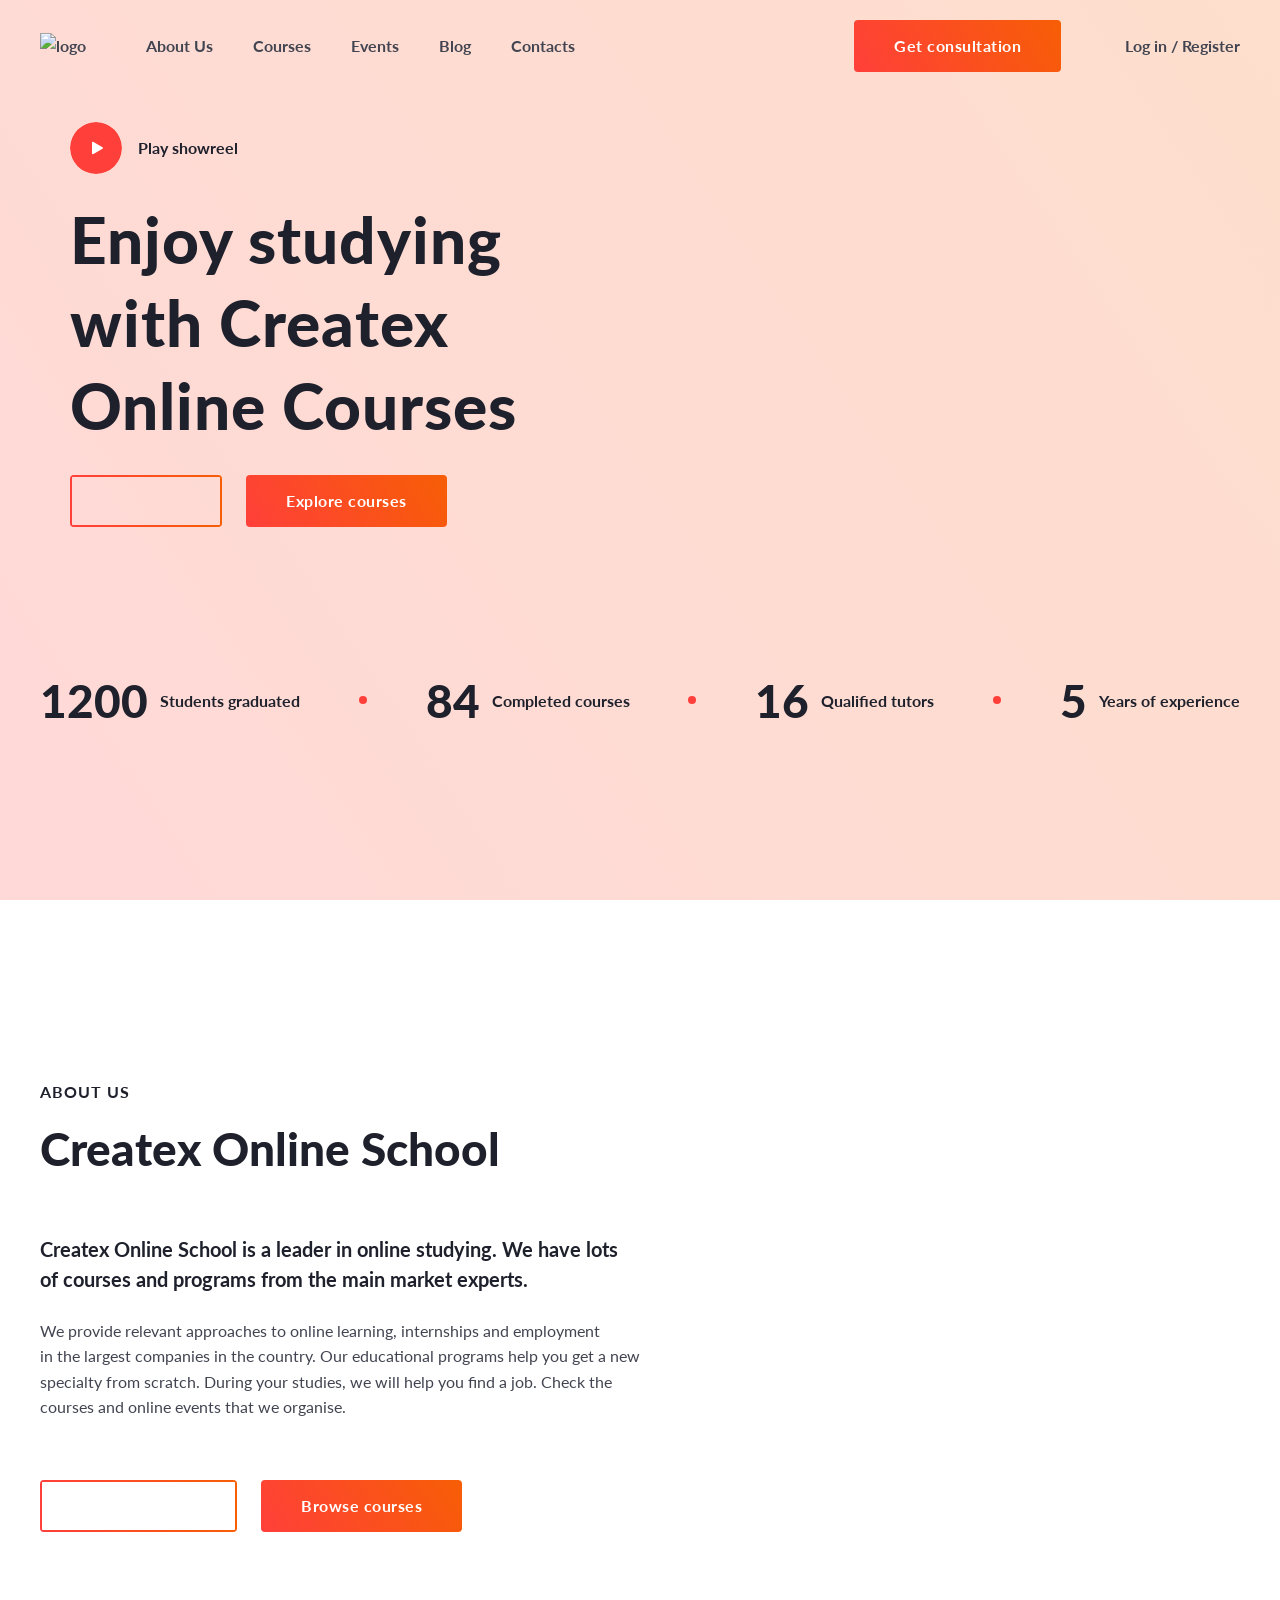
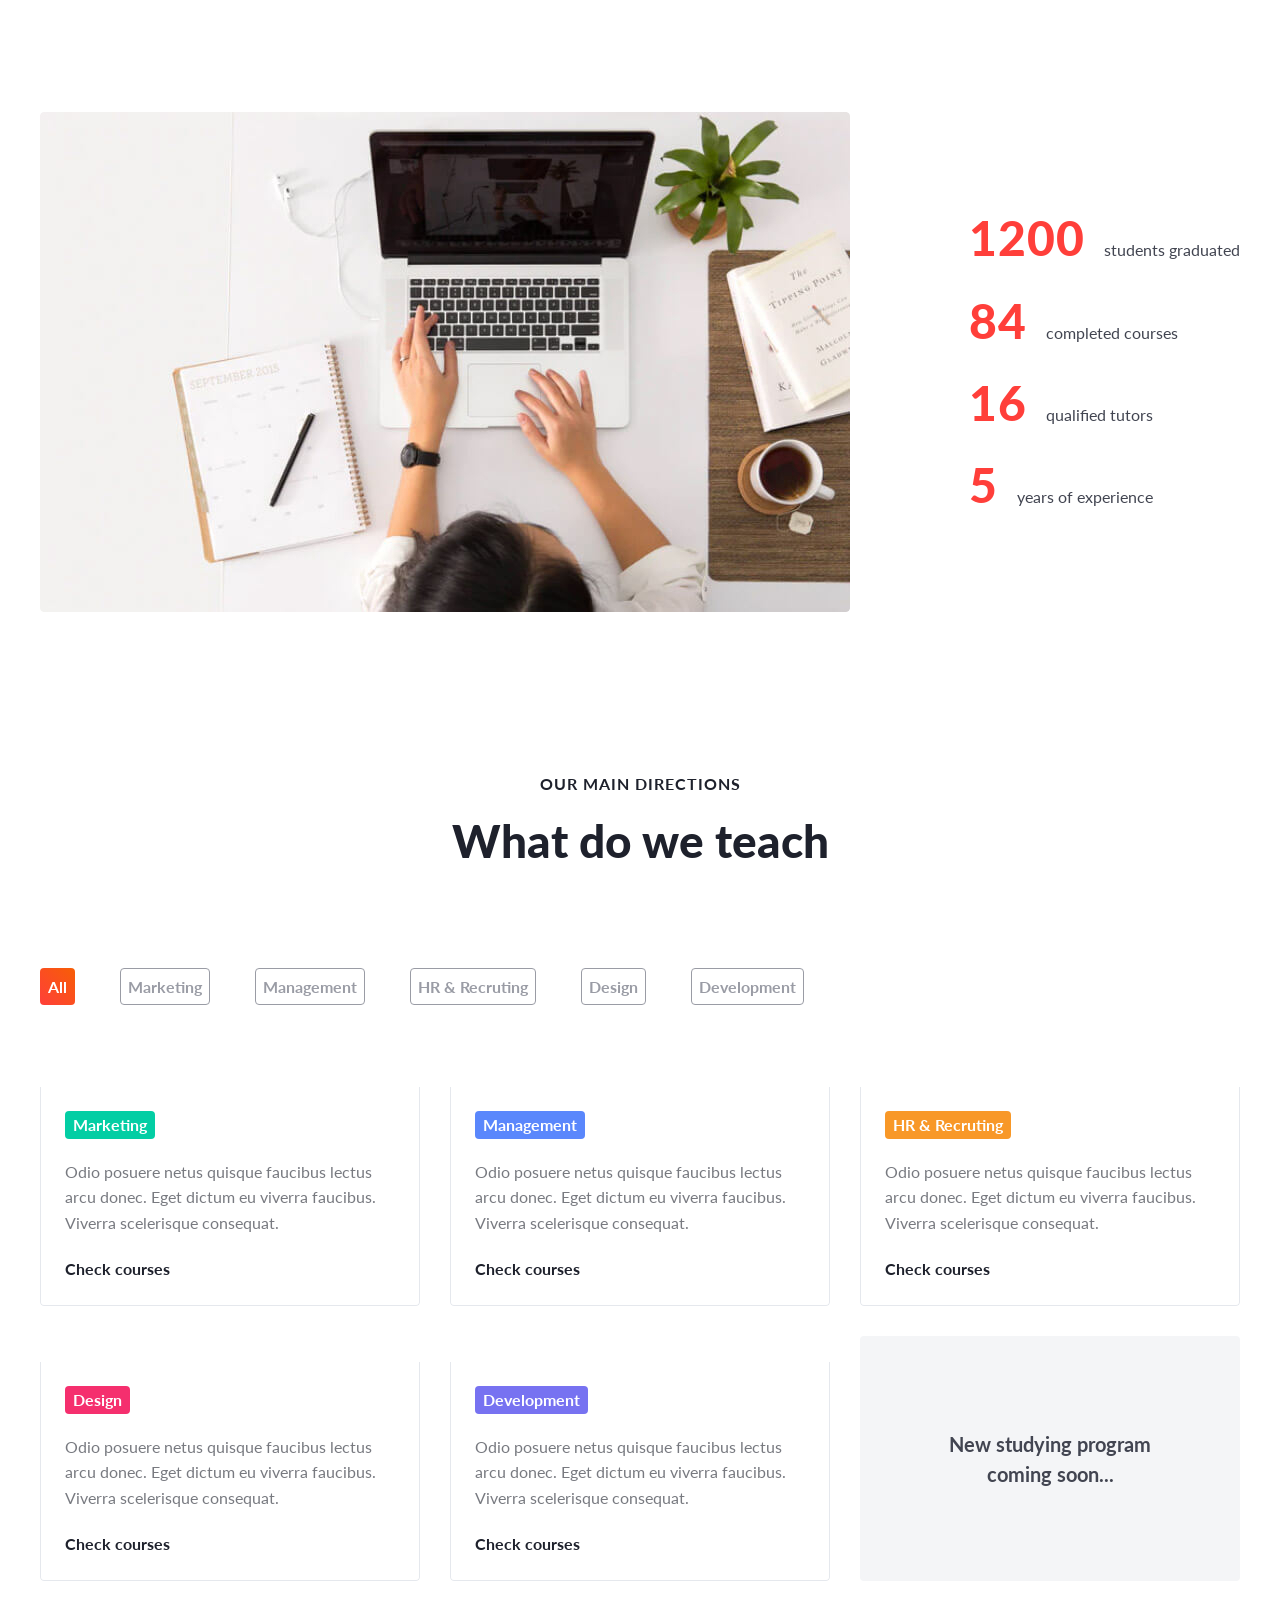
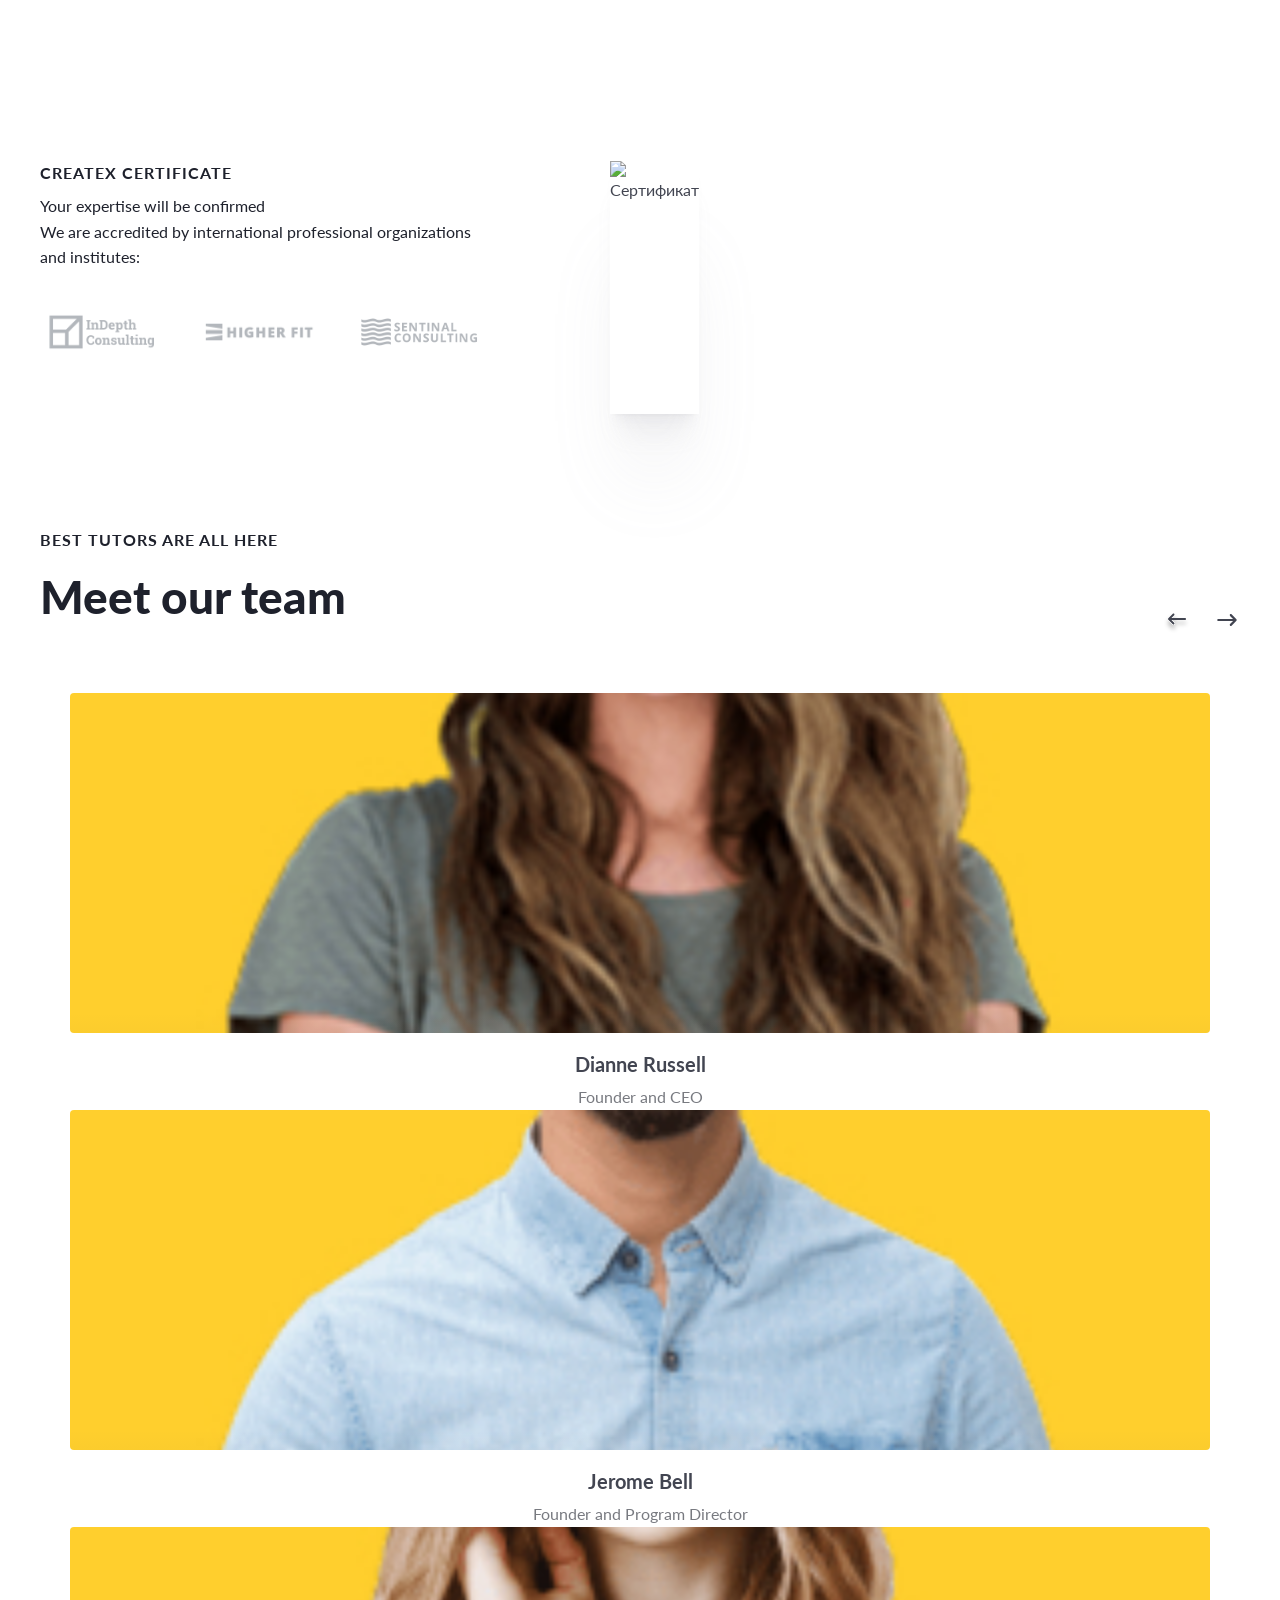
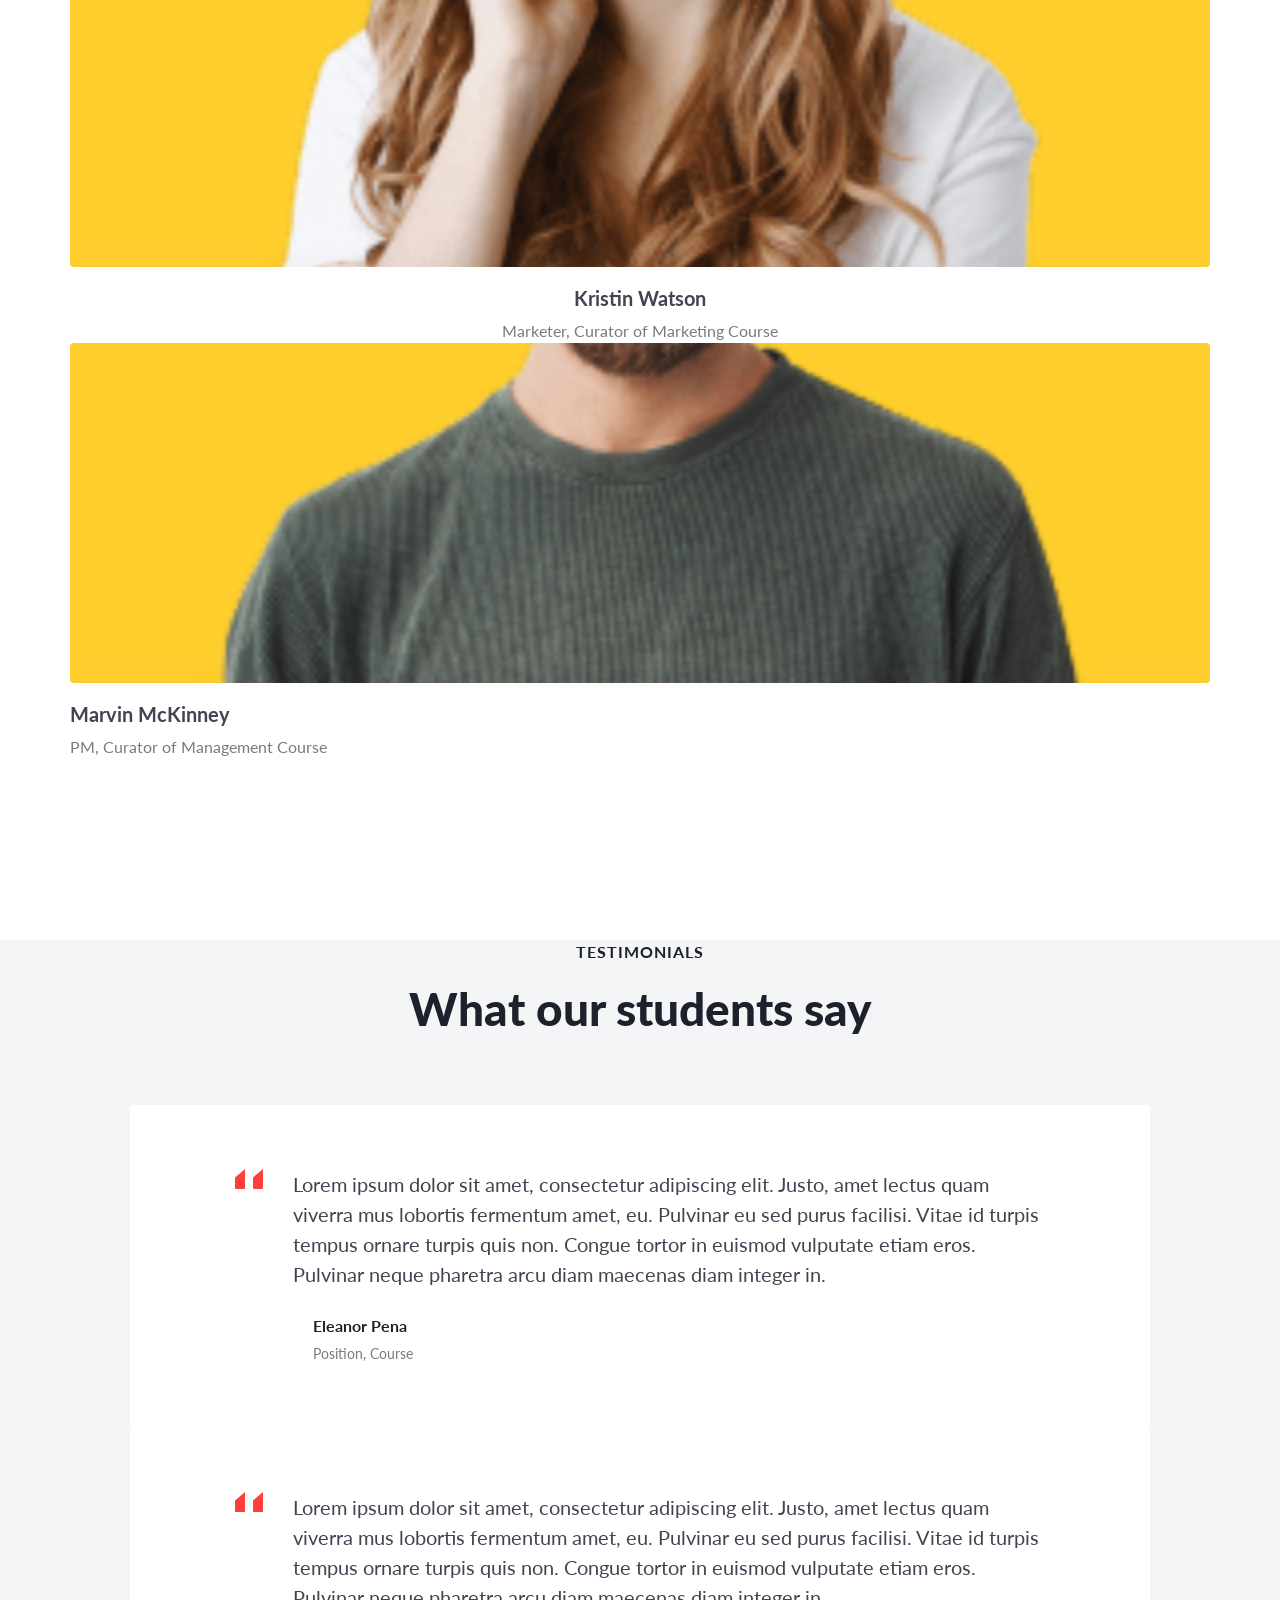
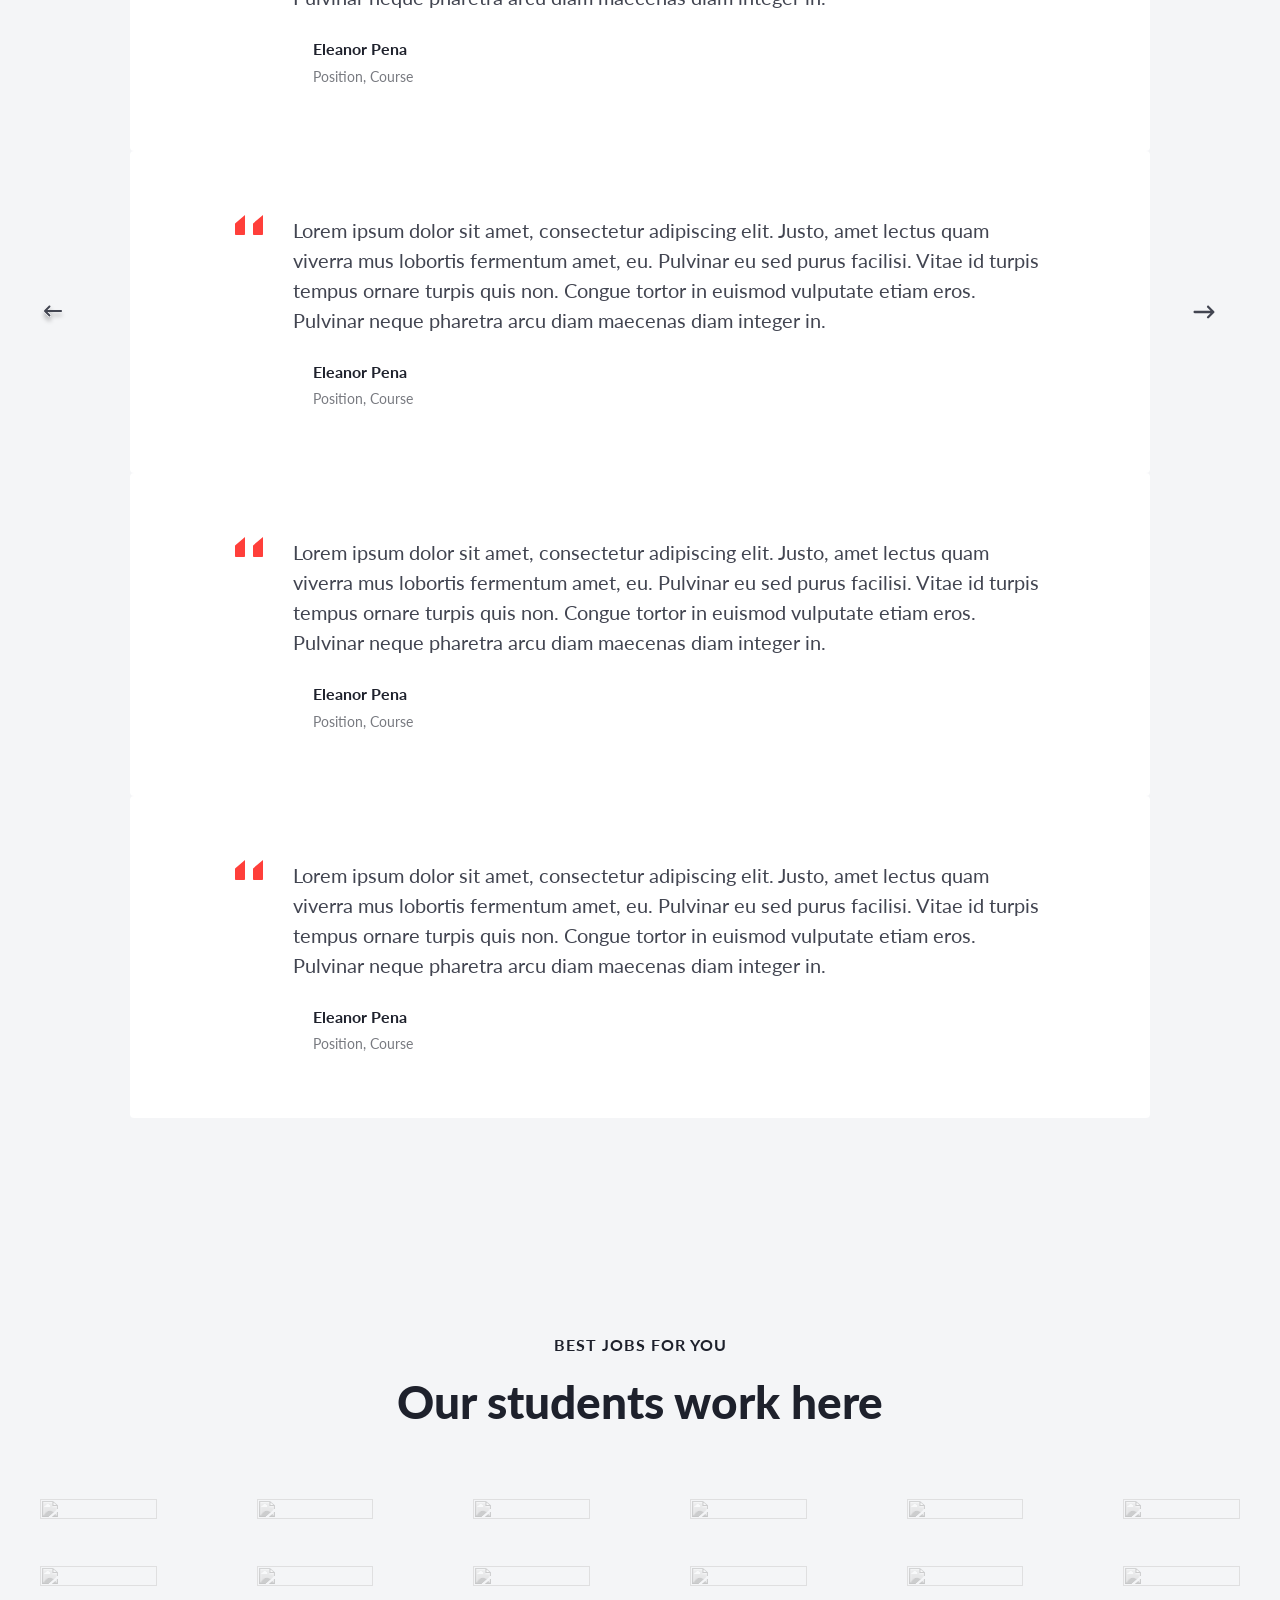
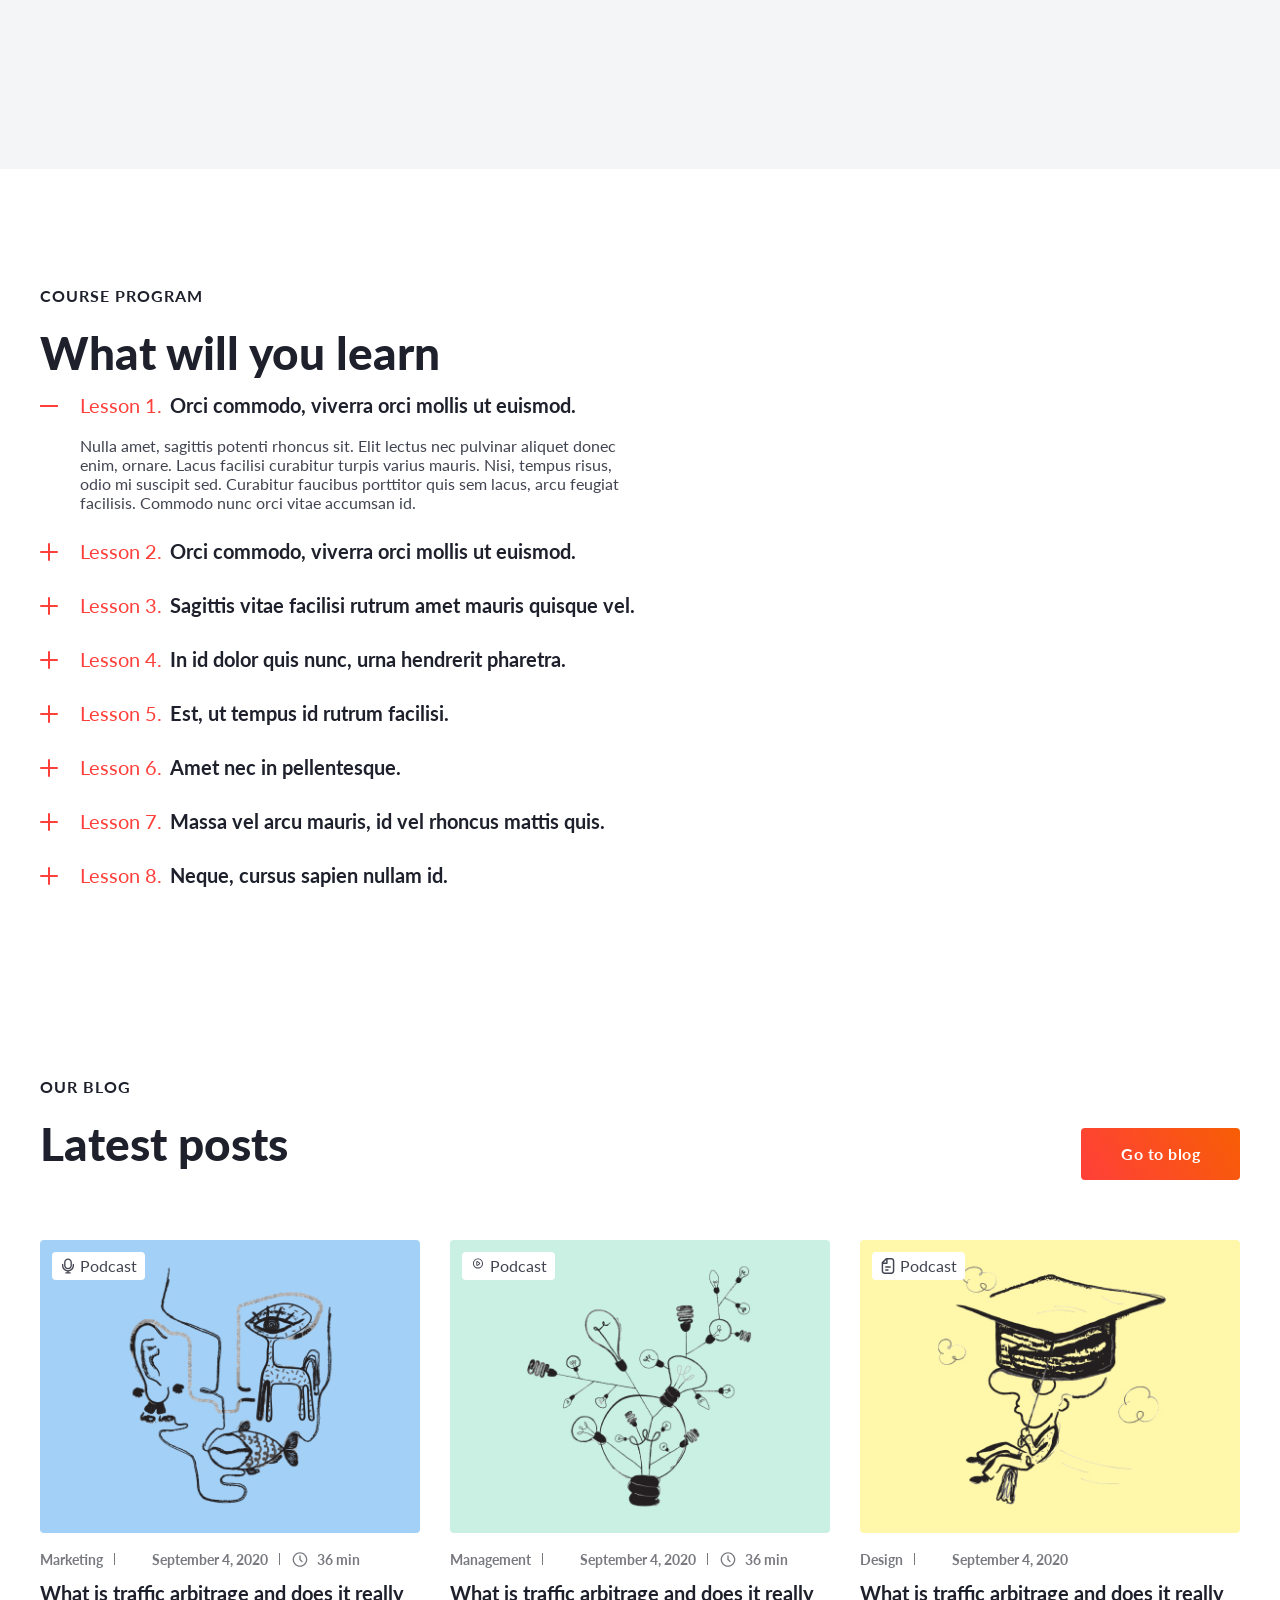
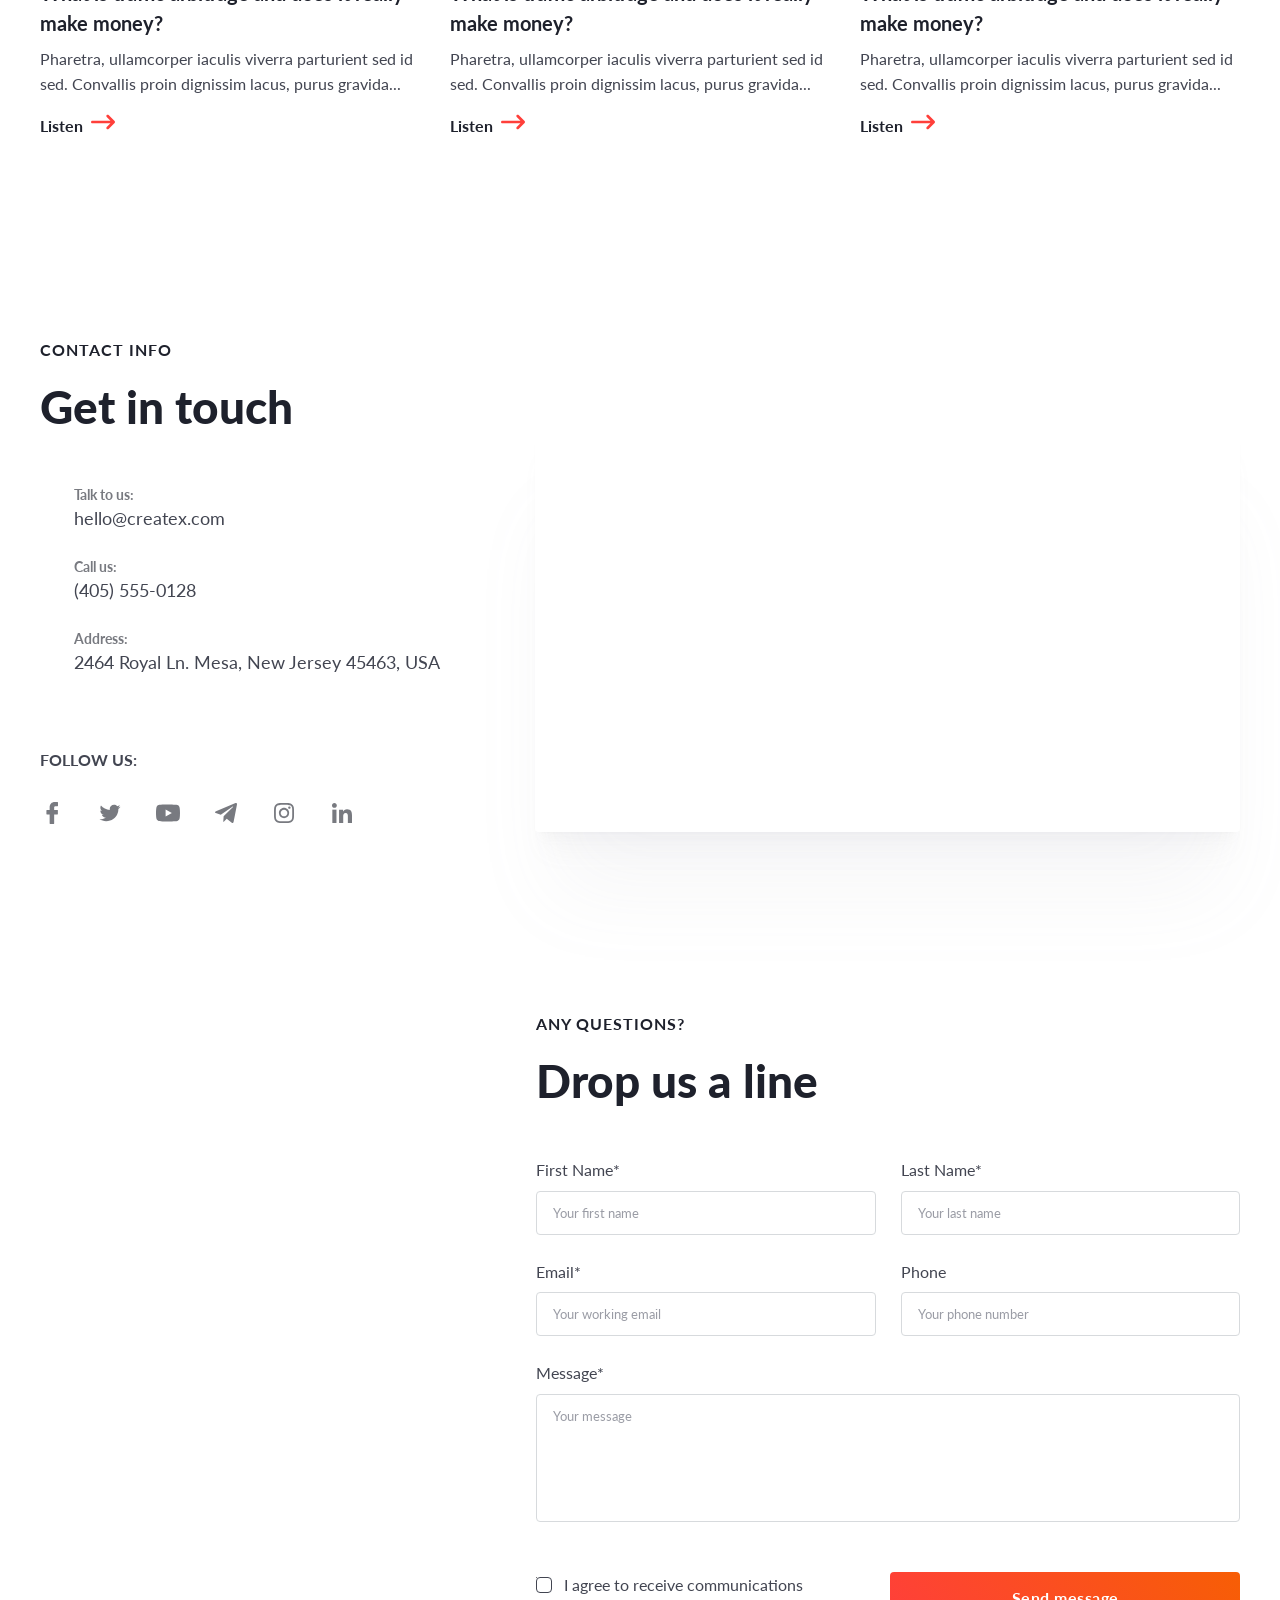
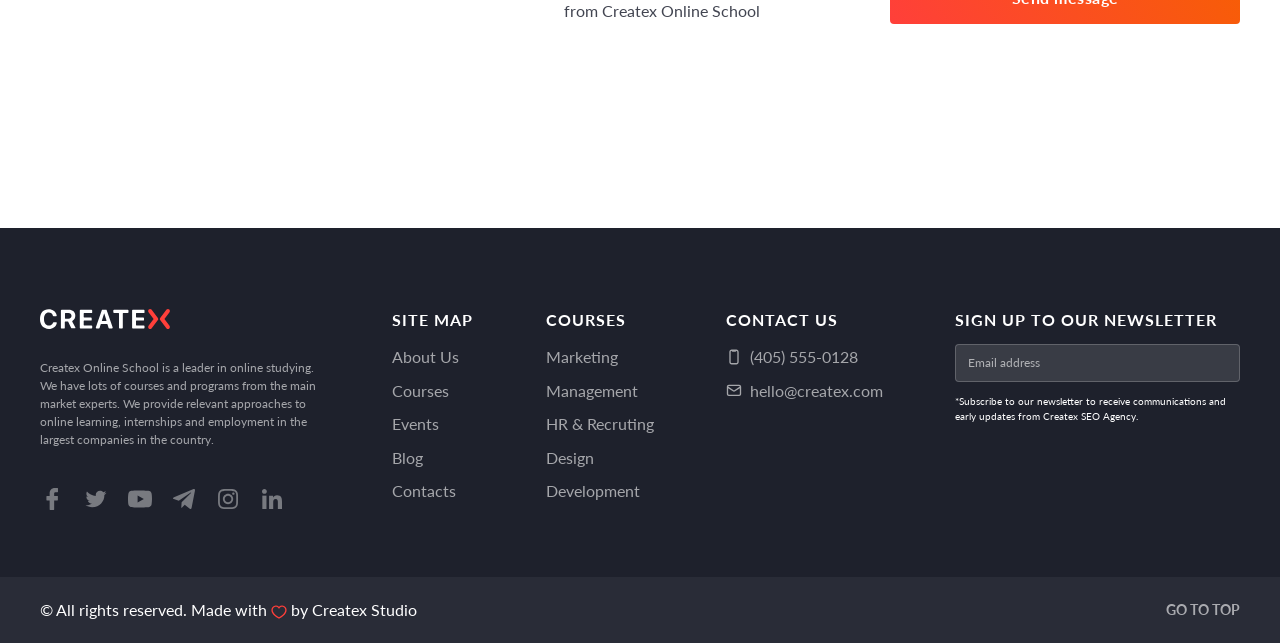
==== Projects/createx/Index.html @ 33f07850 "Add files via upload" ====
<!DOCTYPE html>
<html lang="en">

<head>
    <meta charset="UTF-8">
    <meta name="viewport" content="width=device-width, initial-scale=1.0">
    <link
        href="https://fonts.googleapis.com/css2?family=Lato:ital,wght@0,100;0,300;0,400;0,700;0,900;1,100;1,300;1,400;1,700;1,900&display=swap"
        rel="stylesheet">
    <link rel="stylesheet" type="text/css" href="//cdn.jsdelivr.net/npm/slick-carousel@1.8.1/slick/slick.css" />
    <link href="
https://cdn.jsdelivr.net/npm/@fancyapps/ui@6.0.26/dist/fancybox/fancybox.min.css
" rel="stylesheet">
    <link rel="stylesheet" href="css/reset.css">
    <link rel="stylesheet" href="css/style.css">
    <title>Createx</title>
</head>

<body>
    <div class="wrapper">
        <header class="header">
            <div class="header__top">
                <div class="container">
                    <div class="header__top-inner">
                        <a class="header__logo logo"
                            href="https://pixso.net/app/design/SMtMhAFrpLI3sZd6J729Lg?icon_type=1&page-id=0%3A1"
                            target="_blank">
                            <img src="/img/logo.svg" alt="logo">
                        </a>
                        <nav class="header__nav">
                            <ul class="header__nav-list">
                                <li class="header__nav-item">
                                    <a class="header__nav-link" href="#">About Us</a>
                                </li>
                                <li class="header__nav-item">
                                    <a class="header__nav-link" href="#">Courses</a>
                                </li>
                                <li class="header__nav-item">
                                    <a class="header__nav-link" href="#">Events</a>
                                </li>
                                <li class="header__nav-item">
                                    <a class="header__nav-link" href="#">Blog</a>
                                </li>
                                <li class="header__nav-item">
                                    <a class="header__nav-link" href="#">Contacts</a>
                                </li>
                            </ul>
                        </nav>
                        <div class="header__btn-box">
                            <a class="header__top-btn button" href="#">Get consultation</a>
                            <div class="header__user">
                                <a class="header__user-btn" href="#">Log in</a>
                                /
                                <a class="header__user-btn" href="#">Register</a>
                            </div>
                        </div>
                    </div>
                </div>
                <div class="header__body">
                    <div class="container">
                        <div class="header__body-inner">
                            <div class="header__main">
                                <div class="header__content">
                                    <a class="header__play" href="#">
                                        <svg width="52" height="52" viewBox="0 0 52 52" fill="none"
                                            xmlns="http://www.w3.org/2000/svg">
                                            <circle cx="26" cy="26" r="26" fill="#FF3F3A" />
                                            <path
                                                d="M32.5 25.134C33.1667 25.5189 33.1667 26.4811 32.5 26.866L23.5 32.0622C22.8333 32.4471 22 31.966 22 31.1962L22 20.8038C22 20.034 22.8333 19.5529 23.5 19.9378L32.5 25.134Z"
                                                fill="white" />
                                        </svg>
                                        Play showreel
                                    </a>
                                    <h1 class="header__title">
                                        Enjoy studying
                                        with Createx Online Courses
                                    </h1>
                                    <div class="header__content-buttons">
                                        <a class="header__content-btn button button__empty" href="#"><span>About
                                                us</span></a>
                                        <a class="header__content-btn button" href="#">Explore courses</a>
                                    </div>
                                </div>
                                <img class="header__img" src="/img/illustration.svg" alt="">
                            </div>
                            <ul class="header__row">
                                <li class="header__row-item">
                                    <span>1200</span>
                                    Students graduated
                                </li>
                                <span></span>
                                <li class="header__row-item">
                                    <span>84</span>
                                    Completed courses
                                </li>
                                <span></span>
                                <li class="header__row-item">
                                    <span>16</span>
                                    Qualified tutors
                                </li>
                                <span></span>
                                <li class="header__row-item">
                                    <span>5</span>
                                    Years of experience
                                </li>
                            </ul>
                        </div>
                    </div>
                </div>
        </header>
        <main class="main">
            <section class="main__about  about">
                <div class="container">
                    <div class="about__inner">
                        <div class="about__createx">
                            <div class="about__createx-content">
                                <div class="about__heading heading">
                                    <p class="heading__subtitle">About us</p>
                                    <h2 class="heading__title">Createx Online School</h2>
                                </div>
                                <div class="about__text">
                                    <p class="about__paragraph about__paragraph--accent">
                                        Createx Online School is a leader in online studying. We have lots of courses
                                        and
                                        programs from the main market experts.
                                    </p>
                                    <p class="about__paragraph">
                                        We provide relevant approaches to online learning, internships and employment
                                        in the
                                        largest companies in the country. Our educational programs help you get a new
                                        specialty from scratch. During your studies, we will help you find a job. Check
                                        the
                                        courses and online events that we organise.
                                    </p>
                                </div>
                                <div class=" about__btn-box">
                                    <a class="about__btn button button__empty" href=""><span>Explore
                                            events</span></a>
                                    <a class="about__content-btn button" href="">Browse courses</a>
                                </div>
                            </div>
                            <img src="/img/about.svg" alt="" class="about__img">
                        </div>
                    </div>
                    <div class="about__values">
                        <div class="about__image-box">
                            <img src="img/image.jpg" alt="">
                        </div>
                        <ul class="about__numbers">
                            <li class="about__number">
                                <span>1200</span>
                                students graduated
                            </li>
                            <li class="about__number">
                                <span>84</span>
                                completed courses
                            </li>
                            <li class="about__number">
                                <span>16</span>
                                qualified tutors
                            </li>
                            <li class="about__number">
                                <span>5</span>
                                years of experience
                            </li>
                        </ul>
                    </div>
                </div>
            </section>
            <section class="main__directions directions">
                <div class="container">
                    <div class="directions__inner">
                        <div class="directions__heading heading heading__text--center">
                            <p class="heading__subtitle">our main directions</p>
                            <h2 class="heading__title">What do we teach</h2>
                        </div>
                        <div class="directions_body">
                            <ul class="directions__filter-box">
                                <li class="direction__filter-item">
                                    <button class="directions__filter-btn directions__filter-btn--active"
                                        type="button">All</button>
                                </li>
                                <li class="direction__filter-item">
                                    <button class="directions__filter-btn" type="button"
                                        data-filter=".directions__list-item--marketing">Marketing</button>
                                </li>
                                <li class="direction__filter-item">
                                    <button class="directions__filter-btn" type="button"
                                        data-filter=".directions__list-item--management">Management</button>
                                </li>
                                <li class="direction__filter-item">
                                    <button class="directions__filter-btn" type="button"
                                        data-filter=".directions__list-item--hr">HR &
                                        Recruting</button></liclass="direction__filter-item">
                                <li class="direction__filter-item">
                                    <button class="directions__filter-btn" type="button"
                                        data-filter=".directions__list-item--design">Design</button>
                                </li>
                                <li class="direction__filter-item">
                                    <button class="directions__filter-btn" type="button"
                                        data-filter=".directions__list-item--development">Development</button>
                                </li>
                            </ul>
                            <ul class="directions__list">
                                <li class="mix directions__list-item directions__list-item--marketing" data-order="1">
                                    <a class="directions__list-link directions__link--active" href="#">
                                        <div class="directions__img-box">
                                            <img src="/img/directions/1.jpg" alt="">
                                        </div>
                                        <div class="direction__link-content">
                                            <div class="direction__link-tag">Marketing</div>
                                            <p class="direction__link-text">Odio posuere netus quisque faucibus lectus
                                                arcu donec. Eget dictum eu viverra faucibus. Viverra scelerisque
                                                consequat.</p>
                                            <div class="direction__link-btn">
                                                Check courses
                                            </div>
                                        </div>
                                    </a>
                                </li>
                                <li class="mix directions__list-item directions__list-item--management" data-order="2">
                                    <a class="directions__list-link" href="#">
                                        <div class="directions__img-box">
                                            <img src="/img/directions/2.jpg" alt="">
                                        </div>
                                        <div class="direction__link-content">
                                            <div class="direction__link-tag">Management</div>
                                            <p class="direction__link-text">Odio posuere netus quisque faucibus lectus
                                                arcu donec. Eget dictum eu viverra faucibus. Viverra scelerisque
                                                consequat.</p>
                                            <div class="direction__link-btn">
                                                Check courses
                                            </div>
                                        </div>
                                    </a>
                                </li>
                                <li class="mix directions__list-item directions__list-item--hr" data-order="3">
                                    <a class="directions__list-link" href="#">
                                        <div class="directions__img-box">
                                            <img src="/img/directions/3.jpg" alt="">
                                        </div>
                                        <div class="direction__link-content">
                                            <div class="direction__link-tag">
                                                HR & Recruting
                                            </div>
                                            <p class="direction__link-text">Odio posuere netus quisque faucibus lectus
                                                arcu donec. Eget dictum eu viverra faucibus. Viverra scelerisque
                                                consequat.
                                            </p>
                                            <div class="direction__link-btn">
                                                Check courses
                                            </div>
                                        </div>
                                    </a>
                                </li>
                                <li class="mix directions__list-item directions__list-item--design" data-order="4">
                                    <a class="directions__list-link" href="#">
                                        <div class="directions__img-box">
                                            <img src="/img/directions/4.jpg" alt="">
                                        </div>
                                        <div class="direction__link-content">
                                            <div class="direction__link-tag">
                                                Design
                                            </div>
                                            <p class="direction__link-text">
                                                Odio posuere netus quisque faucibus lectus arcu donec. Eget dictum eu
                                                viverra faucibus. Viverra scelerisque consequat.
                                            </p>
                                            <div class="direction__link-btn">
                                                Check courses
                                            </div>
                                        </div>
                                    </a>
                                </li>
                                <li class="mix directions__list-item directions__list-item--development" data-order="5">
                                    <a class="directions__list-link" href="#">
                                        <div class="directions__img-box">
                                            <img src="/img/directions/5.jpg" alt="">
                                        </div>
                                        <div class="direction__link-content">
                                            <div class="direction__link-tag">
                                                Development
                                            </div>
                                            <p class="direction__link-text">
                                                Odio posuere netus quisque faucibus lectus arcu donec. Eget dictum eu
                                                viverra faucibus. Viverra scelerisque consequat.
                                            </p>
                                            <div class="direction__link-btn">
                                                Check courses
                                            </div>
                                        </div>
                                    </a>
                                </li>
                                <li class="mix direction__list-item direction__list-item--empty" data-order="6">
                                    <span>New studying program coming soon...</span>
                                </li>
                            </ul>
                        </div>
                    </div>
                </div>
    </div>
    </section>
    <section class="main__cert cert">
        <div class="container">
            <div class="cert__content">
                <div class="cert__inner">
                    <div class="cert__heading heading">
                        <p class="heading__subtitle">
                            Createx Certificate
                        </p>
                        <h2 class="heading title">
                            Your expertise will be confirmed
                        </h2>
                        <p class="cert__text">We are accredited by international professional organizations and
                            institutes:
                        </p>
                        <ul class="cert__logos">
                            <li class="cert__logos-item"><img src="img/logos/1.svg" alt=""></li>
                            <li class="cert__logos-item"><img src="img/logos/2.svg" alt=""></li>
                            <li class="cert__logos-item"><img src="img/logos/3.svg" alt=""></li>
                        </ul>
                    </div>
                    <div class="cert__image-box">
                        <img src="/img/award.jpg" alt="Сертификат">
                    </div>
                </div>
            </div>
        </div>
        </div>
    </section>
    <section class="main__team team">
        <div class="container">
            <div class="team__inner">
                <div class="team__heading heading">
                    <p class="heading__subtitle">
                        Best tutors are all here
                    </p>
                    <h2 class="heading__title">
                        Meet our team
                    </h2>
                    <div class="team__slider-arrows">
                        <a class="team__slider-arrow team__slider-prev" href="#"><svg width="26" height="26"
                                viewBox="0 0 26 26" fill="none" xmlns="http://www.w3.org/2000/svg">
                                <g filter="url(#filter0_d_2506_88)">
                                    <path fill-rule="evenodd" clip-rule="evenodd"
                                        d="M10.2071 17.2071C9.81658 17.5976 9.18342 17.5976 8.79289 17.2071L4.29289 12.7071C3.90237 12.3166 3.90237 11.6834 4.29289 11.2929L8.79289 6.79289C9.18342 6.40237 9.81658 6.40237 10.2071 6.79289C10.5976 7.18342 10.5976 7.81658 10.2071 8.20711L7.41421 11L21 11C21.5523 11 22 11.4477 22 12C22 12.5523 21.5523 13 21 13L7.41421 13L10.2071 15.7929C10.5976 16.1834 10.5976 16.8166 10.2071 17.2071Z"
                                        fill="#424551" />
                                </g>
                                <defs>
                                    <filter id="filter0_d_2506_88" x="-3" y="0" width="32" height="32"
                                        filterUnits="userSpaceOnUse" color-interpolation-filters="sRGB">
                                        <feFlood flood-opacity="0" result="BackgroundImageFix" />
                                        <feColorMatrix in="SourceAlpha" type="matrix"
                                            values="0 0 0 0 0 0 0 0 0 0 0 0 0 0 0 0 0 0 127 0" result="hardAlpha" />
                                        <feOffset dy="4" />
                                        <feGaussianBlur stdDeviation="2" />
                                        <feComposite in2="hardAlpha" operator="out" />
                                        <feColorMatrix type="matrix"
                                            values="0 0 0 0 0 0 0 0 0 0 0 0 0 0 0 0 0 0 0.25 0" />
                                        <feBlend mode="normal" in2="BackgroundImageFix"
                                            result="effect1_dropShadow_2506_88" />
                                        <feBlend mode="normal" in="SourceGraphic" in2="effect1_dropShadow_2506_88"
                                            result="shape" />
                                    </filter>
                                </defs>
                            </svg>
                        </a>
                        <a class="team__slider-arrow team__slider-next" href="#"><svg width="26" height="26"
                                viewBox="0 0 16 16" fill="none" xmlns="http://www.w3.org/2000/svg">
                                <path fill-rule="evenodd" clip-rule="evenodd"
                                    d="M9.86193 4.52925C10.1223 4.2689 10.5444 4.2689 10.8047 4.52925L13.8047 7.52925C14.0651 7.7896 14.0651 8.21171 13.8047 8.47206L10.8047 11.4721C10.5444 11.7324 10.1223 11.7324 9.86193 11.4721C9.60158 11.2117 9.60158 10.7896 9.86193 10.5292L11.7239 8.66732H2.66667C2.29848 8.66732 2 8.36884 2 8.00065C2 7.63246 2.29848 7.33398 2.66667 7.33398H11.7239L9.86193 5.47206C9.60158 5.21171 9.60158 4.7896 9.86193 4.52925Z"
                                    fill="#424551" />
                            </svg>
                        </a>
                    </div>
                </div>
                <div class="team__slider">
                    <div class="team__slide">
                        <div class="team__slider-inner">
                            <div class="team__image-box">
                                <div class="team__image"><img src="img/meet our/1.jpg" alt="">
                                </div>
                                <ul class="team__socials">
                                    <li class="team__socials-item">
                                        <a class="socials-link" href="#"><svg width="24" height="24" viewBox="0 0 24 24"
                                                fill="none" xmlns="http://www.w3.org/2000/svg">
                                                <path
                                                    d="M17.5628 1.00458L14.7856 1C11.6654 1 9.64903 3.12509 9.64903 6.41423V8.91055H6.85662C6.61532 8.91055 6.41992 9.1115 6.41992 9.35937V12.9763C6.41992 13.2241 6.61554 13.4249 6.85662 13.4249H9.64903V22.5514C9.64903 22.7993 9.84443 23 10.0857 23H13.729C13.9703 23 14.1657 22.799 14.1657 22.5514V13.4249H17.4307C17.672 13.4249 17.8674 13.2241 17.8674 12.9763L17.8688 9.35937C17.8688 9.24036 17.8226 9.12638 17.7409 9.04215C17.6591 8.95793 17.5477 8.91055 17.4318 8.91055H14.1657V6.79439C14.1657 5.77728 14.4017 5.26094 15.6915 5.26094L17.5624 5.26025C17.8035 5.26025 17.9989 5.0593 17.9989 4.81166V1.45317C17.9989 1.20576 17.8037 1.00504 17.5628 1.00458Z"
                                                    fill="#787A80" />
                                            </svg>
                                        </a>
                                    </li>
                                    <li class="team__socials-item">
                                        <a class="socials-link" href="#">
                                            <svg width="24" height="24" viewBox="0 0 24 24" fill="none"
                                                xmlns="http://www.w3.org/2000/svg">
                                                <path
                                                    d="M21.9804 7.88005C21.9336 6.81738 21.7617 6.0868 21.5156 5.45374C21.2616 4.78176 20.8709 4.18014 20.359 3.68002C19.8589 3.1721 19.2533 2.77743 18.5891 2.52745C17.9524 2.28127 17.2256 2.10943 16.163 2.06257C15.0923 2.01175 14.7525 2 12.0371 2C9.32172 2 8.98185 2.01175 7.9152 2.05861C6.85253 2.10546 6.12195 2.27746 5.48904 2.52348C4.81692 2.77743 4.2153 3.16814 3.71517 3.68002C3.20726 4.18014 2.81274 4.78573 2.5626 5.44992C2.31643 6.0868 2.14458 6.81341 2.09773 7.87609C2.04691 8.9467 2.03516 9.28658 2.03516 12.002C2.03516 14.7173 2.04691 15.0572 2.09376 16.1239C2.14061 17.1865 2.31261 17.9171 2.55879 18.5502C2.81274 19.2221 3.20726 19.8238 3.71517 20.3239C4.2153 20.8318 4.82088 21.2265 5.48507 21.4765C6.12195 21.7226 6.84856 21.8945 7.91139 21.9413C8.97788 21.9883 9.31791 21.9999 12.0333 21.9999C14.7486 21.9999 15.0885 21.9883 16.1552 21.9413C17.2178 21.8945 17.9484 21.7226 18.5813 21.4765C19.9254 20.9568 20.9881 19.8941 21.5078 18.5502C21.7538 17.9133 21.9258 17.1865 21.9726 16.1239C22.0195 15.0572 22.0312 14.7173 22.0312 12.002C22.0312 9.28658 22.0273 8.9467 21.9804 7.88005ZM20.1794 16.0457C20.1364 17.0225 19.9723 17.5499 19.8355 17.9015C19.4995 18.7728 18.808 19.4643 17.9367 19.8004C17.585 19.9372 17.0538 20.1012 16.0808 20.1441C15.026 20.1911 14.7096 20.2027 12.0411 20.2027C9.37255 20.2027 9.0522 20.1911 8.00113 20.1441C7.02437 20.1012 6.49693 19.9372 6.1453 19.8004C5.71171 19.6402 5.31704 19.3862 4.9967 19.0541C4.6646 18.7298 4.41065 18.3391 4.2504 17.9055C4.11365 17.5539 3.94959 17.0225 3.9067 16.0497C3.8597 14.9948 3.8481 14.6783 3.8481 12.0097C3.8481 9.34122 3.8597 9.02087 3.9067 7.96995C3.94959 6.99319 4.11365 6.46575 4.2504 6.11412C4.41065 5.68038 4.6646 5.28586 5.00067 4.96536C5.32483 4.63327 5.71553 4.37931 6.14927 4.21921C6.5009 4.08247 7.03231 3.9184 8.00509 3.87537C9.05999 3.82851 9.37652 3.81676 12.0449 3.81676C14.7174 3.81676 15.0337 3.82851 16.0848 3.87537C17.0616 3.9184 17.589 4.08247 17.9406 4.21921C18.3742 4.37931 18.7689 4.63327 19.0892 4.96536C19.4213 5.28967 19.6753 5.68038 19.8355 6.11412C19.9723 6.46575 20.1364 6.99701 20.1794 7.96995C20.2262 9.02484 20.238 9.34122 20.238 12.0097C20.238 14.6783 20.2262 14.9908 20.1794 16.0457Z"
                                                    fill="#787A80" />
                                                <path
                                                    d="M12.0371 6.86423C9.20069 6.86423 6.89937 9.1654 6.89937 12.002C6.89937 14.8385 9.20069 17.1397 12.0371 17.1397C14.8736 17.1397 17.1748 14.8385 17.1748 12.002C17.1748 9.1654 14.8736 6.86423 12.0371 6.86423ZM12.0371 15.3347C10.197 15.3347 8.70438 13.8422 8.70438 12.002C8.70438 10.1617 10.197 8.66924 12.0371 8.66924C13.8774 8.66924 15.3698 10.1617 15.3698 12.002C15.3698 13.8422 13.8774 15.3347 12.0371 15.3347Z"
                                                    fill="#787A80" />
                                                <path
                                                    d="M18.5776 6.6611C18.5776 7.32346 18.0405 7.86053 17.378 7.86053C16.7156 7.86053 16.1785 7.32346 16.1785 6.6611C16.1785 5.99858 16.7156 5.46167 17.378 5.46167C18.0405 5.46167 18.5776 5.99858 18.5776 6.6611Z"
                                                    fill="#787A80" />
                                            </svg>
                                        </a>
                                    </li>
                                    <li class="team__socials-item">
                                        <a class="socials-link" href="#">
                                            <svg width="24" height="24" viewBox="0 0 24 24" fill="none"
                                                xmlns="http://www.w3.org/2000/svg">
                                                <path
                                                    d="M21.995 22L22 21.9992V14.6642C22 11.0758 21.2275 8.31167 17.0325 8.31167C15.0158 8.31167 13.6625 9.41833 13.11 10.4675H13.0517V8.64667H9.07416V21.9992H13.2158V15.3875C13.2158 13.6467 13.5458 11.9633 15.7017 11.9633C17.8258 11.9633 17.8575 13.95 17.8575 15.4992V22H21.995Z"
                                                    fill="#787A80" />
                                                <path d="M2.32999 8.6475H6.47666V22H2.32999V8.6475Z" fill="#787A80" />
                                                <path
                                                    d="M4.40167 2C3.07583 2 2 3.07583 2 4.40167C2 5.7275 3.07583 6.82583 4.40167 6.82583C5.7275 6.82583 6.80333 5.7275 6.80333 4.40167C6.8025 3.07583 5.72667 2 4.40167 2Z"
                                                    fill="#787A80" />
                                            </svg>
                                        </a>
                                    </li>
                                </ul>
                            </div>
                            <div class="team__info">
                                <div class="team__info-name">
                                    Dianne Russell
                                </div>
                                <div class="team__info-position">
                                    Founder and CEO
                                </div>
                            </div>
                        </div>
                    </div>
                    <div class="team__slide">
                        <div class="team__slider-inner">
                            <div class="team__image-box">
                                <div class="team__image"><img src="img/meet our/2.jpg" alt="">
                                </div>
                                <ul class="team__socials">
                                    <li class="team__socials-item">
                                        <a class="socials-link" href="#"><svg width="24" height="24" viewBox="0 0 24 24"
                                                fill="none" xmlns="http://www.w3.org/2000/svg">
                                                <path
                                                    d="M17.5628 1.00458L14.7856 1C11.6654 1 9.64903 3.12509 9.64903 6.41423V8.91055H6.85662C6.61532 8.91055 6.41992 9.1115 6.41992 9.35937V12.9763C6.41992 13.2241 6.61554 13.4249 6.85662 13.4249H9.64903V22.5514C9.64903 22.7993 9.84443 23 10.0857 23H13.729C13.9703 23 14.1657 22.799 14.1657 22.5514V13.4249H17.4307C17.672 13.4249 17.8674 13.2241 17.8674 12.9763L17.8688 9.35937C17.8688 9.24036 17.8226 9.12638 17.7409 9.04215C17.6591 8.95793 17.5477 8.91055 17.4318 8.91055H14.1657V6.79439C14.1657 5.77728 14.4017 5.26094 15.6915 5.26094L17.5624 5.26025C17.8035 5.26025 17.9989 5.0593 17.9989 4.81166V1.45317C17.9989 1.20576 17.8037 1.00504 17.5628 1.00458Z"
                                                    fill="#787A80" />
                                            </svg>
                                        </a>
                                    </li>
                                    <li class="team__socials-item">
                                        <a class="socials-link" href="#">
                                            <svg width="24" height="24" viewBox="0 0 24 24" fill="none"
                                                xmlns="http://www.w3.org/2000/svg">
                                                <path
                                                    d="M21.9804 7.88005C21.9336 6.81738 21.7617 6.0868 21.5156 5.45374C21.2616 4.78176 20.8709 4.18014 20.359 3.68002C19.8589 3.1721 19.2533 2.77743 18.5891 2.52745C17.9524 2.28127 17.2256 2.10943 16.163 2.06257C15.0923 2.01175 14.7525 2 12.0371 2C9.32172 2 8.98185 2.01175 7.9152 2.05861C6.85253 2.10546 6.12195 2.27746 5.48904 2.52348C4.81692 2.77743 4.2153 3.16814 3.71517 3.68002C3.20726 4.18014 2.81274 4.78573 2.5626 5.44992C2.31643 6.0868 2.14458 6.81341 2.09773 7.87609C2.04691 8.9467 2.03516 9.28658 2.03516 12.002C2.03516 14.7173 2.04691 15.0572 2.09376 16.1239C2.14061 17.1865 2.31261 17.9171 2.55879 18.5502C2.81274 19.2221 3.20726 19.8238 3.71517 20.3239C4.2153 20.8318 4.82088 21.2265 5.48507 21.4765C6.12195 21.7226 6.84856 21.8945 7.91139 21.9413C8.97788 21.9883 9.31791 21.9999 12.0333 21.9999C14.7486 21.9999 15.0885 21.9883 16.1552 21.9413C17.2178 21.8945 17.9484 21.7226 18.5813 21.4765C19.9254 20.9568 20.9881 19.8941 21.5078 18.5502C21.7538 17.9133 21.9258 17.1865 21.9726 16.1239C22.0195 15.0572 22.0312 14.7173 22.0312 12.002C22.0312 9.28658 22.0273 8.9467 21.9804 7.88005ZM20.1794 16.0457C20.1364 17.0225 19.9723 17.5499 19.8355 17.9015C19.4995 18.7728 18.808 19.4643 17.9367 19.8004C17.585 19.9372 17.0538 20.1012 16.0808 20.1441C15.026 20.1911 14.7096 20.2027 12.0411 20.2027C9.37255 20.2027 9.0522 20.1911 8.00113 20.1441C7.02437 20.1012 6.49693 19.9372 6.1453 19.8004C5.71171 19.6402 5.31704 19.3862 4.9967 19.0541C4.6646 18.7298 4.41065 18.3391 4.2504 17.9055C4.11365 17.5539 3.94959 17.0225 3.9067 16.0497C3.8597 14.9948 3.8481 14.6783 3.8481 12.0097C3.8481 9.34122 3.8597 9.02087 3.9067 7.96995C3.94959 6.99319 4.11365 6.46575 4.2504 6.11412C4.41065 5.68038 4.6646 5.28586 5.00067 4.96536C5.32483 4.63327 5.71553 4.37931 6.14927 4.21921C6.5009 4.08247 7.03231 3.9184 8.00509 3.87537C9.05999 3.82851 9.37652 3.81676 12.0449 3.81676C14.7174 3.81676 15.0337 3.82851 16.0848 3.87537C17.0616 3.9184 17.589 4.08247 17.9406 4.21921C18.3742 4.37931 18.7689 4.63327 19.0892 4.96536C19.4213 5.28967 19.6753 5.68038 19.8355 6.11412C19.9723 6.46575 20.1364 6.99701 20.1794 7.96995C20.2262 9.02484 20.238 9.34122 20.238 12.0097C20.238 14.6783 20.2262 14.9908 20.1794 16.0457Z"
                                                    fill="#787A80" />
                                                <path
                                                    d="M12.0371 6.86423C9.20069 6.86423 6.89937 9.1654 6.89937 12.002C6.89937 14.8385 9.20069 17.1397 12.0371 17.1397C14.8736 17.1397 17.1748 14.8385 17.1748 12.002C17.1748 9.1654 14.8736 6.86423 12.0371 6.86423ZM12.0371 15.3347C10.197 15.3347 8.70438 13.8422 8.70438 12.002C8.70438 10.1617 10.197 8.66924 12.0371 8.66924C13.8774 8.66924 15.3698 10.1617 15.3698 12.002C15.3698 13.8422 13.8774 15.3347 12.0371 15.3347Z"
                                                    fill="#787A80" />
                                                <path
                                                    d="M18.5776 6.6611C18.5776 7.32346 18.0405 7.86053 17.378 7.86053C16.7156 7.86053 16.1785 7.32346 16.1785 6.6611C16.1785 5.99858 16.7156 5.46167 17.378 5.46167C18.0405 5.46167 18.5776 5.99858 18.5776 6.6611Z"
                                                    fill="#787A80" />
                                            </svg>
                                        </a>
                                    </li>
                                    <li class="team__socials-item">
                                        <a class="socials-link" href="#">
                                            <svg width="24" height="24" viewBox="0 0 24 24" fill="none"
                                                xmlns="http://www.w3.org/2000/svg">
                                                <path
                                                    d="M21.995 22L22 21.9992V14.6642C22 11.0758 21.2275 8.31167 17.0325 8.31167C15.0158 8.31167 13.6625 9.41833 13.11 10.4675H13.0517V8.64667H9.07416V21.9992H13.2158V15.3875C13.2158 13.6467 13.5458 11.9633 15.7017 11.9633C17.8258 11.9633 17.8575 13.95 17.8575 15.4992V22H21.995Z"
                                                    fill="#787A80" />
                                                <path d="M2.32999 8.6475H6.47666V22H2.32999V8.6475Z" fill="#787A80" />
                                                <path
                                                    d="M4.40167 2C3.07583 2 2 3.07583 2 4.40167C2 5.7275 3.07583 6.82583 4.40167 6.82583C5.7275 6.82583 6.80333 5.7275 6.80333 4.40167C6.8025 3.07583 5.72667 2 4.40167 2Z"
                                                    fill="#787A80" />
                                            </svg>
                                        </a>
                                    </li>
                                </ul>
                            </div>
                            <div class="team__info">
                                <div class="team__info-name">
                                    Jerome Bell
                                </div>
                                <div class="team__info-position">
                                    Founder and Program Director
                                </div>
                            </div>
                        </div>
                    </div>
                    <div class="team__slide">
                        <div class="team__slider-inner">
                            <div class="team__image-box">
                                <div class="team__image"><img src="img/meet our/3.jpg" alt="">
                                </div>
                                <ul class="team__socials">
                                    <li class="team__socials-item">
                                        <a class="socials-link" href="#"><svg width="24" height="24" viewBox="0 0 24 24"
                                                fill="none" xmlns="http://www.w3.org/2000/svg">
                                                <path
                                                    d="M17.5628 1.00458L14.7856 1C11.6654 1 9.64903 3.12509 9.64903 6.41423V8.91055H6.85662C6.61532 8.91055 6.41992 9.1115 6.41992 9.35937V12.9763C6.41992 13.2241 6.61554 13.4249 6.85662 13.4249H9.64903V22.5514C9.64903 22.7993 9.84443 23 10.0857 23H13.729C13.9703 23 14.1657 22.799 14.1657 22.5514V13.4249H17.4307C17.672 13.4249 17.8674 13.2241 17.8674 12.9763L17.8688 9.35937C17.8688 9.24036 17.8226 9.12638 17.7409 9.04215C17.6591 8.95793 17.5477 8.91055 17.4318 8.91055H14.1657V6.79439C14.1657 5.77728 14.4017 5.26094 15.6915 5.26094L17.5624 5.26025C17.8035 5.26025 17.9989 5.0593 17.9989 4.81166V1.45317C17.9989 1.20576 17.8037 1.00504 17.5628 1.00458Z"
                                                    fill="#787A80" />
                                            </svg>
                                        </a>
                                    </li>
                                    <li class="team__socials-item">
                                        <a class="socials-link" href="#">
                                            <svg width="24" height="24" viewBox="0 0 24 24" fill="none"
                                                xmlns="http://www.w3.org/2000/svg">
                                                <path
                                                    d="M21.9804 7.88005C21.9336 6.81738 21.7617 6.0868 21.5156 5.45374C21.2616 4.78176 20.8709 4.18014 20.359 3.68002C19.8589 3.1721 19.2533 2.77743 18.5891 2.52745C17.9524 2.28127 17.2256 2.10943 16.163 2.06257C15.0923 2.01175 14.7525 2 12.0371 2C9.32172 2 8.98185 2.01175 7.9152 2.05861C6.85253 2.10546 6.12195 2.27746 5.48904 2.52348C4.81692 2.77743 4.2153 3.16814 3.71517 3.68002C3.20726 4.18014 2.81274 4.78573 2.5626 5.44992C2.31643 6.0868 2.14458 6.81341 2.09773 7.87609C2.04691 8.9467 2.03516 9.28658 2.03516 12.002C2.03516 14.7173 2.04691 15.0572 2.09376 16.1239C2.14061 17.1865 2.31261 17.9171 2.55879 18.5502C2.81274 19.2221 3.20726 19.8238 3.71517 20.3239C4.2153 20.8318 4.82088 21.2265 5.48507 21.4765C6.12195 21.7226 6.84856 21.8945 7.91139 21.9413C8.97788 21.9883 9.31791 21.9999 12.0333 21.9999C14.7486 21.9999 15.0885 21.9883 16.1552 21.9413C17.2178 21.8945 17.9484 21.7226 18.5813 21.4765C19.9254 20.9568 20.9881 19.8941 21.5078 18.5502C21.7538 17.9133 21.9258 17.1865 21.9726 16.1239C22.0195 15.0572 22.0312 14.7173 22.0312 12.002C22.0312 9.28658 22.0273 8.9467 21.9804 7.88005ZM20.1794 16.0457C20.1364 17.0225 19.9723 17.5499 19.8355 17.9015C19.4995 18.7728 18.808 19.4643 17.9367 19.8004C17.585 19.9372 17.0538 20.1012 16.0808 20.1441C15.026 20.1911 14.7096 20.2027 12.0411 20.2027C9.37255 20.2027 9.0522 20.1911 8.00113 20.1441C7.02437 20.1012 6.49693 19.9372 6.1453 19.8004C5.71171 19.6402 5.31704 19.3862 4.9967 19.0541C4.6646 18.7298 4.41065 18.3391 4.2504 17.9055C4.11365 17.5539 3.94959 17.0225 3.9067 16.0497C3.8597 14.9948 3.8481 14.6783 3.8481 12.0097C3.8481 9.34122 3.8597 9.02087 3.9067 7.96995C3.94959 6.99319 4.11365 6.46575 4.2504 6.11412C4.41065 5.68038 4.6646 5.28586 5.00067 4.96536C5.32483 4.63327 5.71553 4.37931 6.14927 4.21921C6.5009 4.08247 7.03231 3.9184 8.00509 3.87537C9.05999 3.82851 9.37652 3.81676 12.0449 3.81676C14.7174 3.81676 15.0337 3.82851 16.0848 3.87537C17.0616 3.9184 17.589 4.08247 17.9406 4.21921C18.3742 4.37931 18.7689 4.63327 19.0892 4.96536C19.4213 5.28967 19.6753 5.68038 19.8355 6.11412C19.9723 6.46575 20.1364 6.99701 20.1794 7.96995C20.2262 9.02484 20.238 9.34122 20.238 12.0097C20.238 14.6783 20.2262 14.9908 20.1794 16.0457Z"
                                                    fill="#787A80" />
                                                <path
                                                    d="M12.0371 6.86423C9.20069 6.86423 6.89937 9.1654 6.89937 12.002C6.89937 14.8385 9.20069 17.1397 12.0371 17.1397C14.8736 17.1397 17.1748 14.8385 17.1748 12.002C17.1748 9.1654 14.8736 6.86423 12.0371 6.86423ZM12.0371 15.3347C10.197 15.3347 8.70438 13.8422 8.70438 12.002C8.70438 10.1617 10.197 8.66924 12.0371 8.66924C13.8774 8.66924 15.3698 10.1617 15.3698 12.002C15.3698 13.8422 13.8774 15.3347 12.0371 15.3347Z"
                                                    fill="#787A80" />
                                                <path
                                                    d="M18.5776 6.6611C18.5776 7.32346 18.0405 7.86053 17.378 7.86053C16.7156 7.86053 16.1785 7.32346 16.1785 6.6611C16.1785 5.99858 16.7156 5.46167 17.378 5.46167C18.0405 5.46167 18.5776 5.99858 18.5776 6.6611Z"
                                                    fill="#787A80" />
                                            </svg>
                                        </a>
                                    </li>
                                    <li class="team__socials-item">
                                        <a class="socials-link" href="#">
                                            <svg width="24" height="24" viewBox="0 0 24 24" fill="none"
                                                xmlns="http://www.w3.org/2000/svg">
                                                <path
                                                    d="M21.995 22L22 21.9992V14.6642C22 11.0758 21.2275 8.31167 17.0325 8.31167C15.0158 8.31167 13.6625 9.41833 13.11 10.4675H13.0517V8.64667H9.07416V21.9992H13.2158V15.3875C13.2158 13.6467 13.5458 11.9633 15.7017 11.9633C17.8258 11.9633 17.8575 13.95 17.8575 15.4992V22H21.995Z"
                                                    fill="#787A80" />
                                                <path d="M2.32999 8.6475H6.47666V22H2.32999V8.6475Z" fill="#787A80" />
                                                <path
                                                    d="M4.40167 2C3.07583 2 2 3.07583 2 4.40167C2 5.7275 3.07583 6.82583 4.40167 6.82583C5.7275 6.82583 6.80333 5.7275 6.80333 4.40167C6.8025 3.07583 5.72667 2 4.40167 2Z"
                                                    fill="#787A80" />
                                            </svg>
                                        </a>
                                    </li>
                                </ul>
                            </div>
                            <div class="team__info">
                                <div class="team__info-name">
                                    Kristin Watson
                                </div>
                                <div class="team__info-position">
                                    Marketer, Curator of Marketing Course
                                </div>
                            </div>
                        </div>
                    </div>
                    <div class="team__slide">
                        <div class="team__slider-inner">
                            <div class="team__image-box">
                                <div class="team__image"><img src="img/meet our/4.jpg" alt="">
                                </div>
                                <ul class="team__socials">
                                    <li class="team__socials-item">
                                        <a class="socials-link" href="#"><svg width="24" height="24" viewBox="0 0 24 24"
                                                fill="none" xmlns="http://www.w3.org/2000/svg">
                                                <path
                                                    d="M17.5628 1.00458L14.7856 1C11.6654 1 9.64903 3.12509 9.64903 6.41423V8.91055H6.85662C6.61532 8.91055 6.41992 9.1115 6.41992 9.35937V12.9763C6.41992 13.2241 6.61554 13.4249 6.85662 13.4249H9.64903V22.5514C9.64903 22.7993 9.84443 23 10.0857 23H13.729C13.9703 23 14.1657 22.799 14.1657 22.5514V13.4249H17.4307C17.672 13.4249 17.8674 13.2241 17.8674 12.9763L17.8688 9.35937C17.8688 9.24036 17.8226 9.12638 17.7409 9.04215C17.6591 8.95793 17.5477 8.91055 17.4318 8.91055H14.1657V6.79439C14.1657 5.77728 14.4017 5.26094 15.6915 5.26094L17.5624 5.26025C17.8035 5.26025 17.9989 5.0593 17.9989 4.81166V1.45317C17.9989 1.20576 17.8037 1.00504 17.5628 1.00458Z"
                                                    fill="#787A80" />
                                            </svg>
                                        </a>
                                    </li>
                                    <li class="team__socials-item">
                                        <a class="socials-link" href="#">
                                            <svg width="24" height="24" viewBox="0 0 24 24" fill="none"
                                                xmlns="http://www.w3.org/2000/svg">
                                                <path
                                                    d="M21.9804 7.88005C21.9336 6.81738 21.7617 6.0868 21.5156 5.45374C21.2616 4.78176 20.8709 4.18014 20.359 3.68002C19.8589 3.1721 19.2533 2.77743 18.5891 2.52745C17.9524 2.28127 17.2256 2.10943 16.163 2.06257C15.0923 2.01175 14.7525 2 12.0371 2C9.32172 2 8.98185 2.01175 7.9152 2.05861C6.85253 2.10546 6.12195 2.27746 5.48904 2.52348C4.81692 2.77743 4.2153 3.16814 3.71517 3.68002C3.20726 4.18014 2.81274 4.78573 2.5626 5.44992C2.31643 6.0868 2.14458 6.81341 2.09773 7.87609C2.04691 8.9467 2.03516 9.28658 2.03516 12.002C2.03516 14.7173 2.04691 15.0572 2.09376 16.1239C2.14061 17.1865 2.31261 17.9171 2.55879 18.5502C2.81274 19.2221 3.20726 19.8238 3.71517 20.3239C4.2153 20.8318 4.82088 21.2265 5.48507 21.4765C6.12195 21.7226 6.84856 21.8945 7.91139 21.9413C8.97788 21.9883 9.31791 21.9999 12.0333 21.9999C14.7486 21.9999 15.0885 21.9883 16.1552 21.9413C17.2178 21.8945 17.9484 21.7226 18.5813 21.4765C19.9254 20.9568 20.9881 19.8941 21.5078 18.5502C21.7538 17.9133 21.9258 17.1865 21.9726 16.1239C22.0195 15.0572 22.0312 14.7173 22.0312 12.002C22.0312 9.28658 22.0273 8.9467 21.9804 7.88005ZM20.1794 16.0457C20.1364 17.0225 19.9723 17.5499 19.8355 17.9015C19.4995 18.7728 18.808 19.4643 17.9367 19.8004C17.585 19.9372 17.0538 20.1012 16.0808 20.1441C15.026 20.1911 14.7096 20.2027 12.0411 20.2027C9.37255 20.2027 9.0522 20.1911 8.00113 20.1441C7.02437 20.1012 6.49693 19.9372 6.1453 19.8004C5.71171 19.6402 5.31704 19.3862 4.9967 19.0541C4.6646 18.7298 4.41065 18.3391 4.2504 17.9055C4.11365 17.5539 3.94959 17.0225 3.9067 16.0497C3.8597 14.9948 3.8481 14.6783 3.8481 12.0097C3.8481 9.34122 3.8597 9.02087 3.9067 7.96995C3.94959 6.99319 4.11365 6.46575 4.2504 6.11412C4.41065 5.68038 4.6646 5.28586 5.00067 4.96536C5.32483 4.63327 5.71553 4.37931 6.14927 4.21921C6.5009 4.08247 7.03231 3.9184 8.00509 3.87537C9.05999 3.82851 9.37652 3.81676 12.0449 3.81676C14.7174 3.81676 15.0337 3.82851 16.0848 3.87537C17.0616 3.9184 17.589 4.08247 17.9406 4.21921C18.3742 4.37931 18.7689 4.63327 19.0892 4.96536C19.4213 5.28967 19.6753 5.68038 19.8355 6.11412C19.9723 6.46575 20.1364 6.99701 20.1794 7.96995C20.2262 9.02484 20.238 9.34122 20.238 12.0097C20.238 14.6783 20.2262 14.9908 20.1794 16.0457Z"
                                                    fill="#787A80" />
                                                <path
                                                    d="M12.0371 6.86423C9.20069 6.86423 6.89937 9.1654 6.89937 12.002C6.89937 14.8385 9.20069 17.1397 12.0371 17.1397C14.8736 17.1397 17.1748 14.8385 17.1748 12.002C17.1748 9.1654 14.8736 6.86423 12.0371 6.86423ZM12.0371 15.3347C10.197 15.3347 8.70438 13.8422 8.70438 12.002C8.70438 10.1617 10.197 8.66924 12.0371 8.66924C13.8774 8.66924 15.3698 10.1617 15.3698 12.002C15.3698 13.8422 13.8774 15.3347 12.0371 15.3347Z"
                                                    fill="#787A80" />
                                                <path
                                                    d="M18.5776 6.6611C18.5776 7.32346 18.0405 7.86053 17.378 7.86053C16.7156 7.86053 16.1785 7.32346 16.1785 6.6611C16.1785 5.99858 16.7156 5.46167 17.378 5.46167C18.0405 5.46167 18.5776 5.99858 18.5776 6.6611Z"
                                                    fill="#787A80" />
                                            </svg>
                                        </a>
                                    </li>
                                    <li class="team__socials-item">
                                        <a class="socials-link" href="#">
                                            <svg width="24" height="24" viewBox="0 0 24 24" fill="none"
                                                xmlns="http://www.w3.org/2000/svg">
                                                <path
                                                    d="M21.995 22L22 21.9992V14.6642C22 11.0758 21.2275 8.31167 17.0325 8.31167C15.0158 8.31167 13.6625 9.41833 13.11 10.4675H13.0517V8.64667H9.07416V21.9992H13.2158V15.3875C13.2158 13.6467 13.5458 11.9633 15.7017 11.9633C17.8258 11.9633 17.8575 13.95 17.8575 15.4992V22H21.995Z"
                                                    fill="#787A80" />
                                                <path d="M2.32999 8.6475H6.47666V22H2.32999V8.6475Z" fill="#787A80" />
                                                <path
                                                    d="M4.40167 2C3.07583 2 2 3.07583 2 4.40167C2 5.7275 3.07583 6.82583 4.40167 6.82583C5.7275 6.82583 6.80333 5.7275 6.80333 4.40167C6.8025 3.07583 5.72667 2 4.40167 2Z"
                                                    fill="#787A80" />
                                            </svg>
                                        </a>
                                    </li>
                                </ul>
                            </div>
                            <div class="team__info">
                            </div>
                            <div class="team__info-name">
                                Marvin McKinney
                            </div>
                            <div class="team__info-position">
                                PM, Curator of Management Course
                            </div>
                        </div>
                    </div>
                </div>
    </section>
    <section class="main__testimonials testimonials">
        <div class="container">
            <div class="testimonials__inner">
                <div class="testimonials__heading heading heading__text--center">
                    <p class="heading__subtitle">
                        TESTIMONIALS
                    </p>
                    <h2 class="heading__title">
                        What our students say
                    </h2>
                </div>
                <div class="testimonials__slider-wrapper">
                    <div class="testimonials__slider">
                        <div class="testimonials__slide">
                            <div class="testimonials__slide-inner">
                                <blockquote class="testimonials__quote">
                                    Lorem ipsum dolor sit amet, consectetur adipiscing elit. Justo, amet lectus quam
                                    viverra mus lobortis fermentum amet, eu. Pulvinar eu sed purus facilisi. Vitae id
                                    turpis tempus ornare turpis quis non. Congue tortor in euismod vulputate etiam eros.
                                    Pulvinar neque pharetra arcu diam maecenas diam integer in.
                                </blockquote>
                                <div class="testimonials__user">
                                    <div class="testimonials__avatar">
                                        <img src="/img/avatar.jpg" alt="">
                                    </div>
                                    <div class="testimonials__info">
                                        <div class="testimonials__info-name">
                                            Eleanor Pena
                                        </div>
                                        <div class="testimonials__info-position">
                                            Position, Course
                                        </div>
                                    </div>
                                </div>
                            </div>
                        </div>
                        <div class="testimonials__slide">
                            <div class="testimonials__slide-inner">
                                <blockquote class="testimonials__quote">
                                    Lorem ipsum dolor sit amet, consectetur adipiscing elit. Justo, amet lectus quam
                                    viverra mus lobortis fermentum amet, eu. Pulvinar eu sed purus facilisi. Vitae id
                                    turpis tempus ornare turpis quis non. Congue tortor in euismod vulputate etiam eros.
                                    Pulvinar neque pharetra arcu diam maecenas diam integer in.
                                </blockquote>
                                <div class="testimonials__user">
                                    <div class="testimonials__avatar">
                                        <img src="/img/avatar.jpg" alt="">
                                    </div>
                                    <div class="testimonials__info">
                                        <div class="testimonials__info-name">
                                            Eleanor Pena
                                        </div>
                                        <div class="testimonials__info-position">
                                            Position, Course
                                        </div>
                                    </div>
                                </div>
                            </div>
                        </div>
                        <div class="testimonials__slide">
                            <div class="testimonials__slide-inner">
                                <blockquote class="testimonials__quote">
                                    Lorem ipsum dolor sit amet, consectetur adipiscing elit. Justo, amet lectus quam
                                    viverra mus lobortis fermentum amet, eu. Pulvinar eu sed purus facilisi. Vitae id
                                    turpis tempus ornare turpis quis non. Congue tortor in euismod vulputate etiam eros.
                                    Pulvinar neque pharetra arcu diam maecenas diam integer in.
                                </blockquote>
                                <div class="testimonials__user">
                                    <div class="testimonials__avatar">
                                        <img src="/img/avatar.jpg" alt="">
                                    </div>
                                    <div class="testimonials__info">
                                        <div class="testimonials__info-name">
                                            Eleanor Pena
                                        </div>
                                        <div class="testimonials__info-position">
                                            Position, Course
                                        </div>
                                    </div>
                                </div>
                            </div>
                        </div>
                        <div class="testimonials__slide">
                            <div class="testimonials__slide-inner">
                                <blockquote class="testimonials__quote">
                                    Lorem ipsum dolor sit amet, consectetur adipiscing elit. Justo, amet lectus quam
                                    viverra mus lobortis fermentum amet, eu. Pulvinar eu sed purus facilisi. Vitae id
                                    turpis tempus ornare turpis quis non. Congue tortor in euismod vulputate etiam eros.
                                    Pulvinar neque pharetra arcu diam maecenas diam integer in.
                                </blockquote>
                                <div class="testimonials__user">
                                    <div class="testimonials__avatar">
                                        <img src="/img/avatar.jpg" alt="">
                                    </div>
                                    <div class="testimonials__info">
                                        <div class="testimonials__info-name">
                                            Eleanor Pena
                                        </div>
                                        <div class="testimonials__info-position">
                                            Position, Course
                                        </div>
                                    </div>
                                </div>
                            </div>
                        </div>
                        <div class="testimonials__slide">
                            <div class="testimonials__slide-inner">
                                <blockquote class="testimonials__quote">
                                    Lorem ipsum dolor sit amet, consectetur adipiscing elit. Justo, amet lectus quam
                                    viverra mus lobortis fermentum amet, eu. Pulvinar eu sed purus facilisi. Vitae id
                                    turpis tempus ornare turpis quis non. Congue tortor in euismod vulputate etiam eros.
                                    Pulvinar neque pharetra arcu diam maecenas diam integer in.
                                </blockquote>
                                <div class="testimonials__user">
                                    <div class="testimonials__avatar">
                                        <img src="/img/avatar.jpg" alt="">
                                    </div>
                                    <div class="testimonials__info">
                                        <div class="testimonials__info-name">
                                            Eleanor Pena
                                        </div>
                                        <div class="testimonials__info-position">
                                            Position, Course
                                        </div>
                                    </div>
                                </div>
                            </div>
                        </div>
                    </div>
                    <a class="testimonials__arrow testimonials__prev" href="#">
                        <svg width="26" height="26" viewBox="0 0 26 26" fill="none" xmlns="http://www.w3.org/2000/svg">
                            <g filter="url(#filter0_d_2506_88)">
                                <path fill-rule="evenodd" clip-rule="evenodd"
                                    d="M10.2071 17.2071C9.81658 17.5976 9.18342 17.5976 8.79289 17.2071L4.29289 12.7071C3.90237 12.3166 3.90237 11.6834 4.29289 11.2929L8.79289 6.79289C9.18342 6.40237 9.81658 6.40237 10.2071 6.79289C10.5976 7.18342 10.5976 7.81658 10.2071 8.20711L7.41421 11L21 11C21.5523 11 22 11.4477 22 12C22 12.5523 21.5523 13 21 13L7.41421 13L10.2071 15.7929C10.5976 16.1834 10.5976 16.8166 10.2071 17.2071Z"
                                    fill="#424551" />
                            </g>
                            <defs>
                                <filter id="filter0_d_2506_88" x="-3" y="0" width="32" height="32"
                                    filterUnits="userSpaceOnUse" color-interpolation-filters="sRGB">
                                    <feFlood flood-opacity="0" result="BackgroundImageFix" />
                                    <feColorMatrix in="SourceAlpha" type="matrix"
                                        values="0 0 0 0 0 0 0 0 0 0 0 0 0 0 0 0 0 0 127 0" result="hardAlpha" />
                                    <feOffset dy="4" />
                                    <feGaussianBlur stdDeviation="2" />
                                    <feComposite in2="hardAlpha" operator="out" />
                                    <feColorMatrix type="matrix" values="0 0 0 0 0 0 0 0 0 0 0 0 0 0 0 0 0 0 0.25 0" />
                                    <feBlend mode="normal" in2="BackgroundImageFix"
                                        result="effect1_dropShadow_2506_88" />
                                    <feBlend mode="normal" in="SourceGraphic" in2="effect1_dropShadow_2506_88"
                                        result="shape" />
                                </filter>
                            </defs>
                        </svg>
                    </a>
                    <a class="testimonials__arrow testimonials__next" href="#">
                        <svg width="28" height="28" viewBox="0 0 16 16" fill="none" xmlns="http://www.w3.org/2000/svg">
                            <path fill-rule="evenodd" clip-rule="evenodd"
                                d="M9.86193 4.52925C10.1223 4.2689 10.5444 4.2689 10.8047 4.52925L13.8047 7.52925C14.0651 7.7896 14.0651 8.21171 13.8047 8.47206L10.8047 11.4721C10.5444 11.7324 10.1223 11.7324 9.86193 11.4721C9.60158 11.2117 9.60158 10.7896 9.86193 10.5292L11.7239 8.66732H2.66667C2.29848 8.66732 2 8.36884 2 8.00065C2 7.63246 2.29848 7.33398 2.66667 7.33398H11.7239L9.86193 5.47206C9.60158 5.21171 9.60158 4.7896 9.86193 4.52925Z"
                                fill="#424551" />
                        </svg>

                    </a>
                </div>
            </div>
            <div class="testimonials__dots">

            </div>
        </div>
    </section>
    <section class="main__companies">
        <div class="container">
            <div class="companies__inner">
                <div class="testimonials__heading heading heading__text--center">
                    <p class="heading__subtitle">
                        best jobs for you
                    </p>
                    <h2 class="heading__title">
                        Our students work here
                    </h2>
                </div>
                <ul class="companies__grid">
                    <li class="companies__grid-item">
                        <a href="#" class="companies__grid-link">
                            <img src="/img/logos/1.svg" alt="">
                        </a>
                    </li>
                    <li class="companies__grid-item">
                        <a href="#" class="companies__grid-link">
                            <img src="/img/logos/2.svg" alt="">
                        </a>
                    </li>
                    <li class="companies__grid-item">
                        <a href="#" class="companies__grid-link">
                            <img src="/img/logos/3.svg" alt="">
                        </a>
                    </li>
                    <li class="companies__grid-item">
                        <a href="#" class="companies__grid-link">
                            <img src="/img/logos/4.svg" alt="">
                        </a>
                    </li>
                    <li class="companies__grid-item">
                        <a href="#" class="companies__grid-link">
                            <img src="/img/logos/5.svg" alt="">
                        </a>
                    </li>
                    <li class="companies__grid-item">
                        <a href="#" class="companies__grid-link">
                            <img src="/img/logos/6.svg" alt="">
                        </a>
                    </li>
                    <li class="companies__grid-item">
                        <a href="#" class="companies__grid-link">
                            <img src="/img/logos/7.svg" alt="">
                        </a>
                    </li>
                    <li class="companies__grid-item">
                        <a href="#" class="companies__grid-link">
                            <img src="/img/logos/8.svg" alt="">
                        </a>
                    </li>
                    <li class="companies__grid-item">
                        <a href="#" class="companies__grid-link">
                            <img src="/img/logos/9.svg" alt="">
                        </a>
                    </li>
                    <li class="companies__grid-item">
                        <a href="#" class="companies__grid-link">
                            <img src="/img/logos/10.svg" alt="">
                        </a>
                    </li>
                    <li class="companies__grid-item">
                        <a href="#" class="companies__grid-link">
                            <img src="/img/logos/11.svg" alt="">
                        </a>
                    </li>
                    <li class="companies__grid-item">
                        <a href="#" class="companies__grid-link">
                            <img src="/img/logos/12.svg" alt="">
                        </a>
                    </li>
                </ul>
            </div>
        </div>
    </section>
    <section class="main__program program">
        <div class="container">
            <div class="program__inner">
                <div class="program__content">
                    <div class="program__heading heading">
                        <p class="heading__subtitle">
                            Course program
                        </p>
                        <h2 class="heading__title">
                            What will you learn
                        </h2>
                    </div>
                    <ul class="program__acc">
                        <li class="program_acc-item">
                            <a class="program__acc-link program__acc-link--active" href="#">
                                <div class="program__acc-head"><span>Lesson 1.</span>Orci commodo, viverra orci mollis
                                    ut
                                    euismod.</div>
                                <p class="program__acc-text">
                                    Nulla amet, sagittis potenti rhoncus sit. Elit lectus nec pulvinar aliquet donec
                                    enim,
                                    ornare. Lacus facilisi curabitur turpis varius mauris. Nisi, tempus risus, odio mi
                                    suscipit
                                    sed. Curabitur faucibus porttitor quis sem lacus, arcu feugiat facilisis. Commodo
                                    nunc
                                    orci
                                    vitae accumsan id.
                                </p>
                            </a>
                        </li>
                        <li class="program_acc-item">
                            <a class="program__acc-link" href="#">
                                <div class="program__acc-head"><span>Lesson 2.</span>Orci commodo, viverra orci mollis
                                    ut
                                    euismod.</div>
                            </a>
                        </li>
                        <li class="program_acc-item">
                            <a class="program__acc-link" href="#">
                                <div class="program__acc-head"><span>Lesson 3.</span>Sagittis vitae facilisi rutrum amet
                                    mauris
                                    quisque vel.</div>
                            </a>
                        </li>
                        <li class="program_acc-item">
                            <a class="program__acc-link" href="#">
                                <div class="program__acc-head"><span>Lesson 4.</span>In id dolor quis nunc, urna
                                    hendrerit
                                    pharetra.</div>
                            </a>
                        </li>
                        <li class="program_acc-item">
                            <a class="program__acc-link" href="#">
                                <a class="program__acc-link" href="#">
                                    <div class="program__acc-head"><span>Lesson 5.</span>Est, ut tempus id rutrum
                                        facilisi.
                                    </div>
                                </a>
                            </a>
                        </li>
                        <li class="program_acc-item">
                            <a class="program__acc-link" href="#">
                                <div class="program__acc-head"><span>Lesson 6.</span>Amet nec in pellentesque.</div>
                            </a>
                        </li>
                        <li class="program_acc-item">
                            <a class="program__acc-link" href="#">
                                <div class="program__acc-head"><span>Lesson 7.</span>Massa vel arcu mauris, id vel
                                    rhoncus
                                    mattis quis.</div>
                            </a>
                        </li>
                        <li class="program_acc-item">
                            <a class="program__acc-link" href="#">
                                <div class="program__acc-head"><span>Lesson 8.</span>Neque, cursus sapien nullam id.
                                </div>
                            </a>
                        </li>
                    </ul>
                </div>
                <div class="program__image">
                    <img src="/img/program.svg" alt="">
                </div>
            </div>
    </section>
    <section class="main__blog blog" id="blog">
        <div class="container">
            <div class="blog__inner">
                <div class="blog__top">
                    <div class="blog__heading heading">
                        <p class="heading__subtitle">Our blog</p>
                        <h2 class="heading__title">Latest posts</h2>
                    </div>
                    <a class="blog__btn button" href="#">Go to blog</a>
                </div>
                <ul class="blog__row">
                    <li class="blog__item blog__item--podcast">
                        <a class="blog__item-link" href="#">
                            <article class="blog__item-inner">
                                <div class="blog__image-box">
                                    <img src="img/blog/1.svg" alt="">
                                    <span>Podcast</span>
                                </div>
                                <div class="blog__item-content">
                                    <div class="blog__item-info">
                                        <div class="blog__info-el blog__info-dir">Marketing</div>
                                        <time class="blog__info-el blog__info-date">September 4, 2020</time>
                                        <time class="blog__info-el blog__info-time">36 min</time>
                                    </div>
                                    <h4 class="blog__item-title">
                                        What is traffic arbitrage and does it really make money?
                                    </h4>
                                    <p class="blog__item-text">
                                        Pharetra, ullamcorper iaculis viverra parturient sed id sed. Convallis proin
                                        dignissim lacus,
                                        purus gravida...
                                    </p>
                                    <div class="blog__item-btn">Listen</div>
                                </div>
                            </article>
                        </a>
                    </li>
                    <li class="blog__item blog__item--video">
                        <a class="blog__item-link" href="#">
                            <article class="blog__item-inner">
                                <div class="blog__image-box">
                                    <img src="img/blog/2.svg" alt="">
                                    <span>Podcast</span>
                                </div>
                                <div class="blog__item-content">
                                    <div class="blog__item-info">
                                        <div class="blog__info-el blog__info-dir">Management</div>
                                        <time class="blog__info-el blog__info-date">September 4, 2020</time>
                                        <time class="blog__info-el blog__info-time">36 min</time>
                                    </div>
                                    <h4 class="blog__item-title">
                                        What is traffic arbitrage and does it really make money?
                                    </h4>
                                    <p class="blog__item-text">
                                        Pharetra, ullamcorper iaculis viverra parturient sed id sed. Convallis proin
                                        dignissim lacus,
                                        purus gravida...
                                    </p>
                                    <div class="blog__item-btn">Listen</div>
                                </div>
                            </article>
                        </a>
                    </li>
                    <li class="blog__item blog__item--article">
                        <a class="blog__item-link" href="#">
                            <article class="blog__item-inner">
                                <div class="blog__image-box">
                                    <img src="img/blog/3.svg" alt="">
                                    <span>Podcast</span>
                                </div>
                                <div class="blog__item-content">
                                    <div class="blog__item-info">
                                        <div class="blog__info-el blog__info-dir">Design</div>
                                        <time class="blog__info-el blog__info-date">September 4, 2020</time>
                                    </div>
                                    <h4 class="blog__item-title">
                                        What is traffic arbitrage and does it really make money?
                                    </h4>
                                    <p class="blog__item-text">
                                        Pharetra, ullamcorper iaculis viverra parturient sed id sed. Convallis proin
                                        dignissim lacus,
                                        purus gravida...
                                    </p>
                                    <div class="blog__item-btn">Listen</div>
                                </div>
                            </article>
                        </a>
                    </li>
                </ul>
            </div>
        </div>
    </section>
    <section class="main__info info">
        <div class="container">
            <div class="info__inner">
                <div class="info__content">
                    <div class="info__heading heading">
                        <p class="heading__subtitle">Contact info</p>
                        <h2 class="heading__title">Get in touch</h2>
                    </div>
                    <ul class="info__contacts">
                        <li class="info__contants-item info__mail">
                            <div class="info__item-top">Talk to us:</div>
                            <a class="info__item-link" href="mailto:hello@createx.com">hello@createx.com</a>
                        </li>
                        <li class="info__contants-item info__tel">
                            <div class="info__item-top">Call us:</div>
                            <a class="info__item-link" href="tel:4055550128">(405) 555-0128</a>
                        </li>
                        <li class="info__contants-item info__adress">
                            <div class="info__item-top">Address:</div>
                            <div class="info__item-adress">2464 Royal Ln. Mesa, New Jersey 45463, USA</div>
                        </li>
                    </ul>
                    <div class="info__follow">
                        <p class="info__follow-head">
                            Follow us:
                        </p>
                        <ul class="info__socials">
                            <li class="info__socials-item">
                                <a class="info__socials-link" href="#">
                                    <svg width="24" height="24" viewBox="0 0 24 24" fill="none"
                                        xmlns="http://www.w3.org/2000/svg">
                                        <path
                                            d="M17.5628 1.00458L14.7856 1C11.6654 1 9.64903 3.12509 9.64903 6.41423V8.91055H6.85662C6.61532 8.91055 6.41992 9.1115 6.41992 9.35937V12.9763C6.41992 13.2241 6.61554 13.4249 6.85662 13.4249H9.64903V22.5514C9.64903 22.7993 9.84443 23 10.0857 23H13.729C13.9703 23 14.1657 22.799 14.1657 22.5514V13.4249H17.4307C17.672 13.4249 17.8674 13.2241 17.8674 12.9763L17.8688 9.35937C17.8688 9.24036 17.8226 9.12638 17.7409 9.04215C17.6591 8.95793 17.5477 8.91055 17.4318 8.91055H14.1657V6.79439C14.1657 5.77728 14.4017 5.26094 15.6915 5.26094L17.5624 5.26025C17.8035 5.26025 17.9989 5.0593 17.9989 4.81166V1.45317C17.9989 1.20576 17.8037 1.00504 17.5628 1.00458Z"
                                            fill="#787A80" />
                                    </svg>
                                </a>
                            </li>
                            <li class="info__socials-item">
                                <a class="info__socials-link" href="#">
                                    <svg width="24" height="24" viewBox="0 0 24 24" fill="none"
                                        xmlns="http://www.w3.org/2000/svg">
                                        <path
                                            d="M22.5 5.77233C21.7271 6.10027 20.8978 6.32267 20.0264 6.42196C20.9161 5.91181 21.5972 5.10263 21.92 4.1414C21.0854 4.61383 20.1642 4.95688 19.1826 5.14285C18.3966 4.33994 17.2785 3.83984 16.0384 3.83984C13.6593 3.83984 11.7303 5.68691 11.7303 7.9637C11.7303 8.2866 11.7683 8.60199 11.8418 8.90357C8.26201 8.73141 5.08768 7.08917 2.96314 4.59372C2.59176 5.20189 2.38049 5.91053 2.38049 6.66697C2.38049 8.09814 3.14161 9.36093 4.2964 10.0997C3.5904 10.0771 2.92639 9.89116 2.34508 9.58205V9.63357C2.34508 11.6314 3.83056 13.2988 5.80024 13.6783C5.43936 13.7713 5.05882 13.8228 4.66514 13.8228C4.38696 13.8228 4.11794 13.7964 3.85417 13.7461C4.40267 15.3859 5.99315 16.5783 7.87756 16.611C6.40388 17.7167 4.54573 18.3739 2.52749 18.3739C2.17976 18.3739 1.83724 18.3537 1.5 18.3173C3.40671 19.4896 5.67036 20.1732 8.10327 20.1732C16.028 20.1732 20.3597 13.8881 20.3597 8.43741L20.3453 7.90341C21.1917 7.32537 21.9239 6.59912 22.5 5.77233Z"
                                            fill="#787A80" />
                                    </svg>

                                </a>
                            </li>
                            <li class="info__socials-item">
                                <a class="info__socials-link" href="#">
                                    <svg width="24" height="24" viewBox="0 0 24 24" fill="none"
                                        xmlns="http://www.w3.org/2000/svg">
                                        <path fill-rule="evenodd" clip-rule="evenodd"
                                            d="M21.3903 4.11358C22.4182 4.39044 23.2288 5.20086 23.5055 6.22899C24.0197 8.10691 23.9999 12.0213 23.9999 12.0213C23.9999 12.0213 23.9999 15.9158 23.5057 17.7939C23.2288 18.8218 22.4184 19.6324 21.3903 19.9091C19.5122 20.4035 12 20.4035 12 20.4035C12 20.4035 4.50731 20.4035 2.60961 19.8895C1.58148 19.6127 0.771054 18.802 0.4942 17.7741C0 15.9158 0 12.0015 0 12.0015C0 12.0015 0 8.10691 0.4942 6.22899C0.770871 5.20104 1.60125 4.37066 2.60943 4.09399C4.48753 3.59961 11.9998 3.59961 11.9998 3.59961C11.9998 3.59961 19.5122 3.59961 21.3903 4.11358ZM15.8549 12.0016L9.60788 15.5996V8.40355L15.8549 12.0016Z"
                                            fill="#787A80" />
                                    </svg>
                                </a>
                            </li>
                            <li class="info__socials-item">
                                <a class="info__socials-link" href="#">
                                    <svg width="24" height="24" viewBox="0 0 24 24" fill="none"
                                        xmlns="http://www.w3.org/2000/svg">
                                        <path
                                            d="M9.63262 15.1813L9.2687 20.7653C9.78938 20.7653 10.0149 20.5213 10.2853 20.2283L12.7264 17.6833L17.7847 21.7243C18.7124 22.2883 19.366 21.9913 19.6163 20.7933L22.9365 3.8214L22.9374 3.8204C23.2317 2.3244 22.4415 1.73941 21.5377 2.1064L2.02135 10.2574C0.689406 10.8214 0.709573 11.6314 1.79493 11.9984L6.78447 13.6913L18.3742 5.78039C18.9196 5.38639 19.4155 5.60439 19.0076 5.99839L9.63262 15.1813Z"
                                            fill="#787A80" />
                                    </svg>
                                </a>
                            </li>
                            <li class="info__socials-item">
                                <a class="info__socials-link" href="#">
                                    <svg width="24" height="24" viewBox="0 0 24 24" fill="none"
                                        xmlns="http://www.w3.org/2000/svg">
                                        <path
                                            d="M21.9804 7.88005C21.9336 6.81738 21.7617 6.0868 21.5156 5.45374C21.2616 4.78176 20.8709 4.18014 20.359 3.68002C19.8589 3.1721 19.2533 2.77743 18.5891 2.52745C17.9524 2.28127 17.2256 2.10943 16.163 2.06257C15.0923 2.01175 14.7525 2 12.0371 2C9.32172 2 8.98185 2.01175 7.9152 2.05861C6.85253 2.10546 6.12195 2.27746 5.48904 2.52348C4.81692 2.77743 4.2153 3.16814 3.71517 3.68002C3.20726 4.18014 2.81274 4.78573 2.5626 5.44992C2.31643 6.0868 2.14458 6.81341 2.09773 7.87609C2.04691 8.9467 2.03516 9.28658 2.03516 12.002C2.03516 14.7173 2.04691 15.0572 2.09376 16.1239C2.14061 17.1865 2.31261 17.9171 2.55879 18.5502C2.81274 19.2221 3.20726 19.8238 3.71517 20.3239C4.2153 20.8318 4.82088 21.2265 5.48507 21.4765C6.12195 21.7226 6.84856 21.8945 7.91139 21.9413C8.97788 21.9883 9.31791 21.9999 12.0333 21.9999C14.7486 21.9999 15.0885 21.9883 16.1552 21.9413C17.2178 21.8945 17.9484 21.7226 18.5813 21.4765C19.9254 20.9568 20.9881 19.8941 21.5078 18.5502C21.7538 17.9133 21.9258 17.1865 21.9726 16.1239C22.0195 15.0572 22.0312 14.7173 22.0312 12.002C22.0312 9.28658 22.0273 8.9467 21.9804 7.88005ZM20.1794 16.0457C20.1364 17.0225 19.9723 17.5499 19.8355 17.9015C19.4995 18.7728 18.808 19.4643 17.9367 19.8004C17.585 19.9372 17.0538 20.1012 16.0808 20.1441C15.026 20.1911 14.7096 20.2027 12.0411 20.2027C9.37255 20.2027 9.0522 20.1911 8.00113 20.1441C7.02437 20.1012 6.49693 19.9372 6.1453 19.8004C5.71171 19.6402 5.31704 19.3862 4.9967 19.0541C4.6646 18.7298 4.41065 18.3391 4.2504 17.9055C4.11365 17.5539 3.94959 17.0225 3.9067 16.0497C3.8597 14.9948 3.8481 14.6783 3.8481 12.0097C3.8481 9.34122 3.8597 9.02087 3.9067 7.96995C3.94959 6.99319 4.11365 6.46575 4.2504 6.11412C4.41065 5.68038 4.6646 5.28586 5.00067 4.96536C5.32483 4.63327 5.71553 4.37931 6.14927 4.21921C6.5009 4.08247 7.03231 3.9184 8.00509 3.87537C9.05999 3.82851 9.37652 3.81676 12.0449 3.81676C14.7174 3.81676 15.0337 3.82851 16.0848 3.87537C17.0616 3.9184 17.589 4.08247 17.9406 4.21921C18.3742 4.37931 18.7689 4.63327 19.0892 4.96536C19.4213 5.28967 19.6753 5.68038 19.8355 6.11412C19.9723 6.46575 20.1364 6.99701 20.1794 7.96995C20.2262 9.02484 20.238 9.34122 20.238 12.0097C20.238 14.6783 20.2262 14.9908 20.1794 16.0457Z"
                                            fill="#787A80" />
                                        <path
                                            d="M12.0371 6.86423C9.20069 6.86423 6.89937 9.1654 6.89937 12.002C6.89937 14.8385 9.20069 17.1397 12.0371 17.1397C14.8736 17.1397 17.1748 14.8385 17.1748 12.002C17.1748 9.1654 14.8736 6.86423 12.0371 6.86423ZM12.0371 15.3347C10.197 15.3347 8.70438 13.8422 8.70438 12.002C8.70438 10.1617 10.197 8.66924 12.0371 8.66924C13.8774 8.66924 15.3698 10.1617 15.3698 12.002C15.3698 13.8422 13.8774 15.3347 12.0371 15.3347Z"
                                            fill="#787A80" />
                                        <path
                                            d="M18.5776 6.6611C18.5776 7.32346 18.0405 7.86053 17.378 7.86053C16.7156 7.86053 16.1785 7.32346 16.1785 6.6611C16.1785 5.99858 16.7156 5.46167 17.378 5.46167C18.0405 5.46167 18.5776 5.99858 18.5776 6.6611Z"
                                            fill="#787A80" />
                                    </svg>
                                </a>
                            </li>
                            <li class="info__socials-item">
                                <a class="info__socials-link" href="#">
                                    <svg width="24" height="24" viewBox="0 0 24 24" fill="none"
                                        xmlns="http://www.w3.org/2000/svg">
                                        <path
                                            d="M21.995 22L22 21.9992V14.6642C22 11.0758 21.2275 8.31167 17.0325 8.31167C15.0158 8.31167 13.6625 9.41833 13.11 10.4675H13.0517V8.64667H9.07416V21.9992H13.2158V15.3875C13.2158 13.6467 13.5458 11.9633 15.7017 11.9633C17.8258 11.9633 17.8575 13.95 17.8575 15.4992V22H21.995Z"
                                            fill="#787A80" />
                                        <path d="M2.32999 8.6475H6.47666V22H2.32999V8.6475Z" fill="#787A80" />
                                        <path
                                            d="M4.40167 2C3.07583 2 2 3.07583 2 4.40167C2 5.7275 3.07583 6.82583 4.40167 6.82583C5.7275 6.82583 6.80333 5.7275 6.80333 4.40167C6.8025 3.07583 5.72667 2 4.40167 2Z"
                                            fill="#787A80" />
                                    </svg>
                                </a>
                            </li>
                        </ul>
                    </div>
                </div>
                <div class="info__map">
                    <iframe
                        src="https://www.google.com/maps/embed?pb=!1m18!1m12!1m3!1d1563755.9798749534!2d-77.22290875853977!3d40.048394230316724!2m3!1f0!2f0!3f0!3m2!1i1024!2i768!4f13.1!3m3!1m2!1s0x89c0fb959e00409f%3A0x2cd27b07f83f6d8d!2z0J3RjNGOLdCU0LbQtdGA0YHQuCwg0KHQqNCQ!5e0!3m2!1sru!2skz!4v1757859664216!5m2!1sru!2skz"
                        width="100%" height="100%" style="border:0;" allowfullscreen="" loading="lazy"
                        referrerpolicy="no-referrer-when-downgrade"></iframe>
                </div>
            </div>
        </div>
    </section>
    <section class="main__questions questions">
        <div class="container">
            <div class="questions__inner">
                <div class="questions__img">
                    <img src="/img/form-img.svg" alt="">
                </div>
                <div class="questions__content">
                    <div class="questions__heading heading">
                        <p class="heading__subtitle">Any questions?</p>
                        <h2 class="heading__title">Drop us a line</h2>
                    </div>
                    <form class="questions__form">
                        <div class="questions__form-row">
                            <label class="questions__form-label">
                                First Name*
                                <input type="text" class="questions__form-input" placeholder="Your first name" required>
                            </label>
                            <label class="questions__form-label">
                                Last Name*
                                <input type="text" class="questions__form-input" placeholder="Your last name" required>
                            </label>
                        </div>
                        <div class="questions__form-row">
                            <label class="questions__form-label">
                                Email*
                                <input type="email" class="questions__form-input" placeholder="Your working email"
                                    required>
                            </label>
                            <label class="questions__form-label">
                                Phone
                                <input type="tel" class="questions__form-input" placeholder="Your phone number">
                            </label>
                        </div>
                        <label class="questions__text-label">
                            Message*
                            <textarea class="questions__form-text" placeholder="Your message" required></textarea>
                        </label>
                        <div class="questions__form-row">
                            <label class="questions__checkbox-label">
                                <div class="questions__form-checkbox">
                                    <input class="questions__form-default" type="checkbox">
                                    <span class="questions__form-custom">
                                    </span>
                                </div>
                                I agree to receive communications from Createx Online School
                            </label>
                            <button type="submit" class="questions__form-btn button">Send message</button>
                        </div>
                    </form>
                </div>
            </div>
        </div>
    </section>
    </main>
    <footer class="footer">
        <div class="footer__top">
            <div class="container">
                <div class="footer__top-inner">
                    <div class="footer__top-col">
                        <a class="footer__logo logo" href="#">
                            <img src="img/logo-light.svg" alt="logo">
                        </a>
                        <div class="footer__top-text">
                            Createx Online School is a leader in online studying. We have lots of courses and programs
                            from the main
                            market experts. We provide relevant approaches to online learning, internships and
                            employment in the
                            largest companies in the country.
                        </div>
                        <ul class="footer__socials">
                            <li class="footer__socials-item">
                                <a class="footer__socials-link" href="#">
                                    <svg width="24" height="24" viewBox="0 0 24 24" fill="none"
                                        xmlns="http://www.w3.org/2000/svg">
                                        <path
                                            d="M17.5628 1.00458L14.7856 1C11.6654 1 9.64903 3.12509 9.64903 6.41423V8.91055H6.85662C6.61532 8.91055 6.41992 9.1115 6.41992 9.35937V12.9763C6.41992 13.2241 6.61554 13.4249 6.85662 13.4249H9.64903V22.5514C9.64903 22.7993 9.84443 23 10.0857 23H13.729C13.9703 23 14.1657 22.799 14.1657 22.5514V13.4249H17.4307C17.672 13.4249 17.8674 13.2241 17.8674 12.9763L17.8688 9.35937C17.8688 9.24036 17.8226 9.12638 17.7409 9.04215C17.6591 8.95793 17.5477 8.91055 17.4318 8.91055H14.1657V6.79439C14.1657 5.77728 14.4017 5.26094 15.6915 5.26094L17.5624 5.26025C17.8035 5.26025 17.9989 5.0593 17.9989 4.81166V1.45317C17.9989 1.20576 17.8037 1.00504 17.5628 1.00458Z"
                                            fill="#787A80" />
                                    </svg>
                                </a>
                            </li>
                            <li class="footer__socials-item">
                                <a class="footer__socials-link" href="#">
                                    <svg width="24" height="24" viewBox="0 0 24 24" fill="none"
                                        xmlns="http://www.w3.org/2000/svg">
                                        <path
                                            d="M22.5 5.77233C21.7271 6.10027 20.8978 6.32267 20.0264 6.42196C20.9161 5.91181 21.5972 5.10263 21.92 4.1414C21.0854 4.61383 20.1642 4.95688 19.1826 5.14285C18.3966 4.33994 17.2785 3.83984 16.0384 3.83984C13.6593 3.83984 11.7303 5.68691 11.7303 7.9637C11.7303 8.2866 11.7683 8.60199 11.8418 8.90357C8.26201 8.73141 5.08768 7.08917 2.96314 4.59372C2.59176 5.20189 2.38049 5.91053 2.38049 6.66697C2.38049 8.09814 3.14161 9.36093 4.2964 10.0997C3.5904 10.0771 2.92639 9.89116 2.34508 9.58205V9.63357C2.34508 11.6314 3.83056 13.2988 5.80024 13.6783C5.43936 13.7713 5.05882 13.8228 4.66514 13.8228C4.38696 13.8228 4.11794 13.7964 3.85417 13.7461C4.40267 15.3859 5.99315 16.5783 7.87756 16.611C6.40388 17.7167 4.54573 18.3739 2.52749 18.3739C2.17976 18.3739 1.83724 18.3537 1.5 18.3173C3.40671 19.4896 5.67036 20.1732 8.10327 20.1732C16.028 20.1732 20.3597 13.8881 20.3597 8.43741L20.3453 7.90341C21.1917 7.32537 21.9239 6.59912 22.5 5.77233Z"
                                            fill="#787A80" />
                                    </svg>
                                </a>
                            </li>
                            <li class="footer__socials-item">
                                <a class="footer__socials-link" href="#">
                                    <svg width="24" height="24" viewBox="0 0 24 24" fill="none"
                                        xmlns="http://www.w3.org/2000/svg">
                                        <path fill-rule="evenodd" clip-rule="evenodd"
                                            d="M21.3903 4.11358C22.4182 4.39044 23.2288 5.20086 23.5055 6.22899C24.0197 8.10691 23.9999 12.0213 23.9999 12.0213C23.9999 12.0213 23.9999 15.9158 23.5057 17.7939C23.2288 18.8218 22.4184 19.6324 21.3903 19.9091C19.5122 20.4035 12 20.4035 12 20.4035C12 20.4035 4.50731 20.4035 2.60961 19.8895C1.58148 19.6127 0.771054 18.802 0.4942 17.7741C0 15.9158 0 12.0015 0 12.0015C0 12.0015 0 8.10691 0.4942 6.22899C0.770871 5.20104 1.60125 4.37066 2.60943 4.09399C4.48753 3.59961 11.9998 3.59961 11.9998 3.59961C11.9998 3.59961 19.5122 3.59961 21.3903 4.11358ZM15.8549 12.0016L9.60788 15.5996V8.40355L15.8549 12.0016Z"
                                            fill="#787A80" />
                                    </svg>
                                </a>
                            </li>
                            <li class="footer__socials-item">
                                <a class="footer__socials-link" href="#">
                                    <svg width="24" height="24" viewBox="0 0 24 24" fill="none"
                                        xmlns="http://www.w3.org/2000/svg">
                                        <path
                                            d="M9.63262 15.1813L9.2687 20.7653C9.78938 20.7653 10.0149 20.5213 10.2853 20.2283L12.7264 17.6833L17.7847 21.7243C18.7124 22.2883 19.366 21.9913 19.6163 20.7933L22.9365 3.8214L22.9374 3.8204C23.2317 2.3244 22.4415 1.73941 21.5377 2.1064L2.02135 10.2574C0.689406 10.8214 0.709573 11.6314 1.79493 11.9984L6.78447 13.6913L18.3742 5.78039C18.9196 5.38639 19.4155 5.60439 19.0076 5.99839L9.63262 15.1813Z"
                                            fill="#787A80" />
                                    </svg>
                                </a>
                            </li>
                            <li class="footer__socials-item">
                                <a class="footer__socials-link" href="#">
                                    <svg width="24" height="24" viewBox="0 0 24 24" fill="none"
                                        xmlns="http://www.w3.org/2000/svg">
                                        <path
                                            d="M21.9804 7.88005C21.9336 6.81738 21.7617 6.0868 21.5156 5.45374C21.2616 4.78176 20.8709 4.18014 20.359 3.68002C19.8589 3.1721 19.2533 2.77743 18.5891 2.52745C17.9524 2.28127 17.2256 2.10943 16.163 2.06257C15.0923 2.01175 14.7525 2 12.0371 2C9.32172 2 8.98185 2.01175 7.9152 2.05861C6.85253 2.10546 6.12195 2.27746 5.48904 2.52348C4.81692 2.77743 4.2153 3.16814 3.71517 3.68002C3.20726 4.18014 2.81274 4.78573 2.5626 5.44992C2.31643 6.0868 2.14458 6.81341 2.09773 7.87609C2.04691 8.9467 2.03516 9.28658 2.03516 12.002C2.03516 14.7173 2.04691 15.0572 2.09376 16.1239C2.14061 17.1865 2.31261 17.9171 2.55879 18.5502C2.81274 19.2221 3.20726 19.8238 3.71517 20.3239C4.2153 20.8318 4.82088 21.2265 5.48507 21.4765C6.12195 21.7226 6.84856 21.8945 7.91139 21.9413C8.97788 21.9883 9.31791 21.9999 12.0333 21.9999C14.7486 21.9999 15.0885 21.9883 16.1552 21.9413C17.2178 21.8945 17.9484 21.7226 18.5813 21.4765C19.9254 20.9568 20.9881 19.8941 21.5078 18.5502C21.7538 17.9133 21.9258 17.1865 21.9726 16.1239C22.0195 15.0572 22.0312 14.7173 22.0312 12.002C22.0312 9.28658 22.0273 8.9467 21.9804 7.88005ZM20.1794 16.0457C20.1364 17.0225 19.9723 17.5499 19.8355 17.9015C19.4995 18.7728 18.808 19.4643 17.9367 19.8004C17.585 19.9372 17.0538 20.1012 16.0808 20.1441C15.026 20.1911 14.7096 20.2027 12.0411 20.2027C9.37255 20.2027 9.0522 20.1911 8.00113 20.1441C7.02437 20.1012 6.49693 19.9372 6.1453 19.8004C5.71171 19.6402 5.31704 19.3862 4.9967 19.0541C4.6646 18.7298 4.41065 18.3391 4.2504 17.9055C4.11365 17.5539 3.94959 17.0225 3.9067 16.0497C3.8597 14.9948 3.8481 14.6783 3.8481 12.0097C3.8481 9.34122 3.8597 9.02087 3.9067 7.96995C3.94959 6.99319 4.11365 6.46575 4.2504 6.11412C4.41065 5.68038 4.6646 5.28586 5.00067 4.96536C5.32483 4.63327 5.71553 4.37931 6.14927 4.21921C6.5009 4.08247 7.03231 3.9184 8.00509 3.87537C9.05999 3.82851 9.37652 3.81676 12.0449 3.81676C14.7174 3.81676 15.0337 3.82851 16.0848 3.87537C17.0616 3.9184 17.589 4.08247 17.9406 4.21921C18.3742 4.37931 18.7689 4.63327 19.0892 4.96536C19.4213 5.28967 19.6753 5.68038 19.8355 6.11412C19.9723 6.46575 20.1364 6.99701 20.1794 7.96995C20.2262 9.02484 20.238 9.34122 20.238 12.0097C20.238 14.6783 20.2262 14.9908 20.1794 16.0457Z"
                                            fill="#787A80" />
                                        <path
                                            d="M12.0371 6.86423C9.20069 6.86423 6.89937 9.1654 6.89937 12.002C6.89937 14.8385 9.20069 17.1397 12.0371 17.1397C14.8736 17.1397 17.1748 14.8385 17.1748 12.002C17.1748 9.1654 14.8736 6.86423 12.0371 6.86423ZM12.0371 15.3347C10.197 15.3347 8.70438 13.8422 8.70438 12.002C8.70438 10.1617 10.197 8.66924 12.0371 8.66924C13.8774 8.66924 15.3698 10.1617 15.3698 12.002C15.3698 13.8422 13.8774 15.3347 12.0371 15.3347Z"
                                            fill="#787A80" />
                                        <path
                                            d="M18.5776 6.6611C18.5776 7.32346 18.0405 7.86053 17.378 7.86053C16.7156 7.86053 16.1785 7.32346 16.1785 6.6611C16.1785 5.99858 16.7156 5.46167 17.378 5.46167C18.0405 5.46167 18.5776 5.99858 18.5776 6.6611Z"
                                            fill="#787A80" />
                                    </svg>
                                </a>
                            </li>
                            <li class="footer__socials-item">
                                <a class="footer__socials-link" href="#">
                                    <svg width="24" height="24" viewBox="0 0 24 24" fill="none"
                                        xmlns="http://www.w3.org/2000/svg">
                                        <path
                                            d="M21.995 22L22 21.9992V14.6642C22 11.0758 21.2275 8.31167 17.0325 8.31167C15.0158 8.31167 13.6625 9.41833 13.11 10.4675H13.0517V8.64667H9.07416V21.9992H13.2158V15.3875C13.2158 13.6467 13.5458 11.9633 15.7017 11.9633C17.8258 11.9633 17.8575 13.95 17.8575 15.4992V22H21.995Z"
                                            fill="#787A80" />
                                        <path d="M2.32999 8.6475H6.47666V22H2.32999V8.6475Z" fill="#787A80" />
                                        <path
                                            d="M4.40167 2C3.07583 2 2 3.07583 2 4.40167C2 5.7275 3.07583 6.82583 4.40167 6.82583C5.7275 6.82583 6.80333 5.7275 6.80333 4.40167C6.8025 3.07583 5.72667 2 4.40167 2Z"
                                            fill="#787A80" />
                                    </svg>
                                </a>
                            </li>
                        </ul>
                    </div>
                    <div class="footer__top-col">
                        <h3 class="footer__top-title footer__top-title--slide">SITE maP</h3>
                        <ul class="footer__top-list">
                            <li class="footer__top-item">
                                <a class="footer__item-link" href="#">About Us</a>
                            </li>
                            <li class="footer__top-item">
                                <a class="footer__item-link" href="#">Courses</a>
                            </li>
                            <li class="footer__top-item">
                                <a class="footer__item-link" href="#">Events</a>
                            </li>
                            <li class="footer__top-item">
                                <a class="footer__item-link" href="#">Blog</a>
                            </li>
                            <li class="footer__top-item">
                                <a class="footer__item-link" href="#">Contacts</a>
                            </li>
                        </ul>
                    </div>
                    <div class="footer__top-col">
                        <h3 class="footer__top-title footer__top-title--slide">COURseS</h3>
                        <ul class="footer__top-list">
                            <li class="footer__top-item">
                                <a class="footer__item-link" href="#">Marketing</a>
                            </li>
                            <li class="footer__top-item">
                                <a class="footer__item-link" href="#">Management</a>
                            </li>
                            <li class="footer__top-item">
                                <a class="footer__item-link" href="#">HR & Recruting</a>
                            </li>
                            <li class="footer__top-item">
                                <a class="footer__item-link" href="#">Design</a>
                            </li>
                            <li class="footer__top-item">
                                <a class="footer__item-link" href="#">Development</a>
                            </li>
                        </ul>
                    </div>
                    <div class="footer__top-col">
                        <h3 class="footer__top-title footer__top-title--slide">CONTAct US</h3>
                        <ul class="footer__top-list">
                            <li class="footer__top-item">
                                <a class="footer__item-link" href="tel:4055550128">
                                    <svg width="16" height="16" viewBox="0 0 16 16" fill="none"
                                        xmlns="http://www.w3.org/2000/svg">
                                        <path fill-rule="evenodd" clip-rule="evenodd"
                                            d="M5.66683 1.94857C5.11454 1.94857 4.66683 2.39628 4.66683 2.94857V13.0527C4.66683 13.605 5.11454 14.0527 5.66683 14.0527H10.3335C10.8858 14.0527 11.3335 13.605 11.3335 13.0527V2.94857C11.3335 2.39628 10.8858 1.94857 10.3335 1.94857H10.2779L10.1155 2.3382C10.012 2.58661 9.76928 2.74842 9.50016 2.74842H6.50016C6.23105 2.74842 5.98832 2.58661 5.8848 2.3382L5.72242 1.94857H5.66683ZM3.3335 2.94857C3.3335 1.6599 4.37817 0.615234 5.66683 0.615234H10.3335C11.6222 0.615234 12.6668 1.6599 12.6668 2.94857V13.0527C12.6668 14.3414 11.6222 15.3861 10.3335 15.3861H5.66683C4.37816 15.3861 3.3335 14.3414 3.3335 13.0527V2.94857Z"
                                            fill="white" />
                                    </svg>
                                    (405) 555-0128
                                </a>
                            </li>
                            <li class="footer__top-item">
                                <a class="footer__item-link" href="mailto:hello@createx.com">
                                    <svg width="16" height="16" viewBox="0 0 16 16" fill="none"
                                        xmlns="http://www.w3.org/2000/svg">
                                        <path fill-rule="evenodd" clip-rule="evenodd"
                                            d="M15.1668 11.9993V4.66602C15.1668 3.56145 14.2714 2.66602 13.1668 2.66602L2.83349 2.66603C1.72893 2.66603 0.833496 3.56146 0.833496 4.66603V11.9993C0.833496 13.1039 1.72893 13.9993 2.8335 13.9993L13.1668 13.9993C14.2714 13.9993 15.1668 13.1039 15.1668 11.9993ZM13.8335 6.17232V11.9993C13.8335 12.3675 13.535 12.666 13.1668 12.666L2.8335 12.666C2.46531 12.666 2.16683 12.3675 2.16683 11.9993L2.16683 6.17223L6.87561 9.3742C7.55433 9.83573 8.44613 9.83573 9.12485 9.3742L13.8335 6.17232ZM13.8259 4.56509C13.7773 4.24479 13.5007 3.99935 13.1668 3.99935L2.83349 3.99936C2.49965 3.99936 2.22311 4.24476 2.17443 4.56501L7.62535 8.27164C7.85159 8.42548 8.14886 8.42548 8.3751 8.27164L13.8259 4.56509Z"
                                            fill="white" />
                                    </svg>
                                    hello@createx.com
                                </a>
                            </li>
                        </ul>
                    </div>
                    <div class="footer__top-col">
                        <h3 class="footer__top-title">SIGN UP TO Our NEWSLETTER</h3>
                        <form class="footer__form">
                            <div class="footer__form-items">
                                <input class="footer__form-input" type="email" placeholder="Email address" required>
                                <button class="footer__form-btn" type="submit"></button>
                            </div>
                            <div class="footer__form-desc">
                                *Subscribe to our newsletter to receive communications and early updates from Createx
                                SEO Agency.
                            </div>
                        </form>
                    </div>
                </div>
            </div>
        </div>
        <div class="footer__bottom">
            <div class="container">
                <div class="footer__bottom-inner">
                    <div class="footer__copy">
                        © All rights reserved.
                        Made with
                        <span></span>
                        by Createx Studio
                    </div>
                    <a class="footer__go-top" href="#body">GO TO toP</a>
                </div>
            </div>
        </div>
    </footer>
    </div>
</body>

<script src="https://ajax.googleapis.com/ajax/libs/jquery/3.6.0/jquery.min.js"></script>
<script src="https://cdn.jsdelivr.net/npm/@fancyapps/ui@4.0/dist/fancybox.umd.js"></script>
<script type="text/javascript" src="//cdn.jsdelivr.net/npm/slick-carousel@1.8.1/slick/slick.min.js"></script>
<script src="js/mixitup.min.js"></script>
<script src="js/main.js"></script>

</html>
---- Projects/createx/css/style.css ----
html, body {
    font-size: 16px;
    font-family: 'Lato', sans-serif;
    color: #424551;
    line-height: 160%;
}

.wrapper {
    min-height: 100%;
    width: 100%;
    overflow: hidden;
}

.container {
    max-width: 1230px;
    padding: 0 15px;
    margin: 0 auto;
}

.main__about {
    padding: 180px 0 160px;
}

.main__cert {
    margin-bottom: -46px;
}

.main__directions {
    padding-bottom: 180px;
}

.main__team {
    padding: 160px 0 180px;
}

.button {
    display: inline-block;
    font-weight: 700;
    letter-spacing: 0.5px;
    line-height: 52px;
    padding: 0 40px;
    color: #FFF;
    border-radius: 4px;
    background: linear-gradient(55.95deg, #FF3F3A, #F75E05 100%);
    white-space: nowrap;
    transition: all .3s;
}

.button__empty {
    background-image: none;
    border-left: 2px solid #FF3F3A;
    border-right: 2px solid #F75E05;
    background-image: -webkit-linear-gradient(left, #FF3F3A, #F75E05), -webkit-linear-gradient(left, #FF3F3A, #F75E05);
    background-image: linear-gradient(left, #ff3f3a, #F75E05), linear-gradient(left, #FF3F3A, #F75E05);
    background-size: 100% 2px;
    background-position: 0 100%, 0 0;
    background-repeat: no-repeat;
    background-clip: border-box;
}

.button__empty span {
    background: linear-gradient(rgb(255, 63, 58));
    -webkit-background-clip: text;
    -webkit-text-fill-color: transparent;
}

.button:hover {
    transform: scale(1.05);
}

.logo {}

.heading {
    color: #1E212C;
}

.heading__subtitle {
    line-height: 150%;
    margin-bottom: 8px;
    letter-spacing: 1px;
    text-transform: uppercase;
    font-weight: 700;
}

.heading__title {
    font-weight: 900;
    font-size: 46px;
    line-height: 160%;
}

.heading__text--center {
    text-align: center;
}

.main__testimonials {
    padding-bottom: 195px;
}

.main__program {
    padding: 115px 0 185px;
}

.main__blog {
    padding-bottom: 200px;
}

.main__info {
    padding-bottom: 180px;
}

.main__questions {
    padding-bottom: 180px;
}



/* -------------------------------------------------------- */

.header {
    font-weight: 700;
    background: url(/img/decor/shapes-bg.svg) 50% 50% / cover no-repeat, linear-gradient(55.95deg, rgba(255, 63, 58, 0.2) 0%, rgba(247, 94, 5, 0.2) 100%);
    height: 100vh;
    display: flex;
    flex-direction: column;
}

.header__top {}

.header__top-inner {
    display: flex;
    justify-content: space-between;
    align-items: center;
    padding: 20px 0;
}

.header__logo {
    margin-right: 60px;
}

.header__nav {
    margin-right: auto;
}

.header__nav-list {
    display: flex;
    margin-right: auto;
}

.header__nav-item {
    margin-right: 40px;
}

.header__nav-item:last-child {
    margin-right: 0;
}

.header__nav-link {
    line-height: 160%;
    white-space: nowrap;
    transition: all 300ms ease;
}

.header__nav-link:hover {
    color: #FF3F3A;
}

.header__btn-box {
    display: flex;
    align-items: center;
}

.header__top-btn {
    margin-right: 36px;
}

.header__user {
    position: relative;
    padding-left: 28px;
}

.header__user::before {
    content: '';
    display: block;
    position: absolute;
    top: 50%;
    left: 0;
    transform: translatey(-50%);
    background: url(/img/icons/Profile.svg);
    width: 20px;
    height: 20px;
    white-space: nowrap;
}

.header__user-btn {
    transition: all 300ms ease;
}

.header__user-btn:hover {
    color: #FF3F3A;
}


/* ====================================================================== */

.header__body {
    flex-grow: 1;
}

.header__body-inner {
    display: flex;
    flex-direction: column;
    height: 100%;
}

.header__main {
    display: flex;
    justify-content: space-between;
    align-items: center;
    color: #1E212C;
    margin-bottom: 114px;
}

.header__content {
    margin: 30px;
}

.header__play {
    display: inline-flex;
    align-items: center;
    margin-bottom: 24px;
}

.header__play svg {
    margin-right: 16px;
    border-radius: 50%;
    transition: all 300ms ease;
}

.header__play:hover svg {
    box-shadow: 0 0 0 16px rgb(255, 63, 58, 0.12);
}

.header__title {
    font-weight: 900;
    font-size: 64px;
    line-height: 130%;
    letter-spacing: 1px;
    max-width: 500px;
    margin-bottom: 27px;
}

.header__content-buttons {
    display: flex;
}

.header__content-btn {
    margin-right: 24px;
}

.header__content-btn:last-child {
    margin-right: 0px;
}

.header__row {
    display: flex;
    justify-content: space-between;
    align-items: center;
    color: #1E212C;
    margin-bottom: 80px;
}

.header__row>span {
    background: #FF3F3A;
    width: 8px;
    height: 8px;
    border-radius: 50%;
    margin: 15px;
}

.header__row-item {
    display: flex;
    align-items: center;
}

.header__row-item span {
    font-weight: 900;
    font-size: 46px;
    line-height: 130%;
    margin-right: 12px;
}

/* -------------------------------------------------------- */

.about {
    padding: 180px 0 160px;
}



.about__inner {}

.about__createx {
    display: flex;
    align-items: flex-end;
    justify-content: space-between;
    margin-bottom: 180px;
    position: relative;
}

.about__createx::before {
    content: '';
    position: absolute;
    top: -80PX;
    right: -140PX;
    background-image: url(/img/decor/3.svg);
    width: 100px;
    height: 85px;
}

.about__createx-content {
    max-width: 600px;
    margin-right: 30px;
}

.about__heading {
    margin-bottom: 48px;
}

.about__text {
    margin-bottom: 60px;
}

.about__paragraph {
    margin-bottom: 24px;
}

.about__paragraph:last-child {
    margin-bottom: 0;
}

.about__paragraph--accent {
    font-weight: 700;
    font-size: 20px;
    line-height: 150%;
    color: #1E212C;
}

.about__btn-box {
    display: flex;
}

.about__btn {
    margin-right: 24px;
}

.about__btn:last-child {
    margin-right: 0;
}

.about__values {
    display: flex;
    justify-content: space-between;
    align-items: center;
}

.about__image-box {
    border-radius: 4px;
    overflow: hidden;
}

.about__image-box img {
    width: 100%;
    height: 100%;
    object-fit: cover;
}

.about__numbers {
    margin-left: 30px;
    align-self: center;
}

.about__number {
    align-items: center;
    margin-bottom: 20px;
}

.about__number:last-child {
    margin-bottom: 0;
}

.about__number span {
    font-size: 48px;
    font-weight: 900;
    line-height: 130%;
    letter-spacing: 1px;
    color: #ff3f3a;
    margin-right: 15px;
}

/* -------------------------------------------------------- */

.directions__inner {
    position: relative;
}

.directions__inner::before {
    content: "";
    display: block;
    position: absolute;
    top: 30px;
    left: -190px;
    width: 136px;
    height: 115px;
    background: url(/img/decor/1.svg) 0 0 no-repeat;
}

.directions__inner::after {
    content: "";
    display: block;
    position: absolute;
    top: 400px;
    right: -400px;
    width: 243px;
    height: 243px;
    background: url(/img/decor/2.svg) 0 0 no-repeat;
    opacity: .52;
}

.directions__heading {
    margin-bottom: 90px;
}

.directions_body {}

.directions__filter-box {
    display: flex;
    margin-bottom: 56px;
}

.directions__filter-btn {
    display: block;
    margin-right: 45px;
    background-color: transparent;
    color: #9A9CA5;
    border: 1px solid #9A9CA5;
    font-size: 16px;
    border-radius: 4px;
    font-weight: 700;
    line-height: 160%;
    padding: 5px 7px;
}

.directions__filter-btn--active {
    background: var(--btn-gradient, linear-gradient(45.00deg, rgba(255, 63, 58, 1), rgba(246.6254425048828, 93.75582122802734, 5.25230598449707, 1) 100%));
    border: none;
    color: #fff;
    padding: 6px 8px;
}

.directions__list {
    display: grid;
    grid-template: repeat(2, auto) / repeat(3, 1fr);
    gap: 30px;
}

.directions__list-item {}

.directions__list-link {
    display: block;
    border-radius: 4px;
    overflow: hidden;
    transition: all 300ms ease;
}

.directions__list-link:hover {
    box-shadow: 8px 80px 60px -20px rgba(154, 156, 165, 0.06), 0px 30px 24px -10px rgba(154, 156, 165, 0.05), 0px 12px 10px -6px rgba(154, 156, 165, 0.04), 0px 4px 4px -4px rgba(154, 156, 165, 0.03);
}

.directions__list-link:hover .direction__link-btn {
    color: #ff3f3a;
    transition: all 300ms ease;
}

.directions__img-box {
    width: 100%;
    height: 100%;
}

.directions__img-box img {}

.direction__link-content {
    padding: 24px;
    display: flex;
    flex-direction: column;
    border: 1px solid #e5e8ed;
    border-top: none;
    border-bottom-left-radius: 4px;
    border-bottom-right-radius: 4px;
}

.direction__link-tag {
    line-height: 1;
    font-weight: 700;
    color: #fff;
    background-color: #333;
    padding: 6px 8px;
    border-radius: 4px;
    align-self: flex-start;
    margin-bottom: 20px;
}

.direction__link-text {
    color: #787A80;
    margin-bottom: 20px;
}

.direction__link-btn {
    color: #1E212C;
    display: flex;
    font-weight: 700;
    transition: all 1s ease;
}

.direction__link-btn::after {
    content: "";
    display: block;
    width: 24px;
    height: 24px;
    background: url(/img/icons/arrow-Right.svg) 0 2px / 100% no-repeat;
    margin-left: 11px;
    transition: all 300ms ease;
}

.direction__list-item {}

.direction__list-item--empty {
    background: #f4f5f7;
    font-weight: 700;
    font-size: 20px;
    line-height: 150%;
    text-align: center;
    display: flex;
    align-items: center;
    justify-content: center;
    border-radius: 4px;
}

.direction__list-item--empty span {
    max-width: 240px;
}

.directions__list-item--marketing .direction__link-tag {
    background-color: #03CEA4;
}

.directions__list-item--management .direction__link-tag {
    background-color: #5A87FC;
}

.directions__list-item--hr .direction__link-tag {
    background-color: #F89828;
}

.directions__list-item--design .direction__link-tag {
    background-color: #F52F6E;
}

.directions__list-item--development .direction__link-tag {
    background-color: #7772F1;
}

/* -------------------------------------------------------- */
/* -------------------------------------------------------- */

.cert {}

.cert__inner {
    display: flex;
    justify-content: space-between;
    position: relative;
}

.cert__inner::before {
    content: "";
    display: block;
    position: absolute;
    top: -15px;
    left: -190px;
    width: 60px;
    height: 60px;
    background: url(/img/decor/4.svg) 0 0 no-repeat;
}

.cert__content {
    margin-right: 30px;
    max-width: 400px;
}

.cert__heading {
    margin-bottom: 50px;
}

.cert__text {
    margin-bottom: 30px;
}

.cert__logos {
    display: flex;
}

.cert__logos-item {
    margin-right: 40px;
}

.cert__logos-item:last-child {
    margin-right: 0;
}

.cert__image-box {
    margin-left: 130px;
    box-shadow: 0px 4px 4px -4px rgba(30, 33, 44, 0.05), 0px 12px 10px -6px rgba(154, 156, 165, 0.08), 0px 30px 24px -10px rgba(154, 156, 165, 0.1), 0px 80px 80px -20px rgba(154, 156, 165, 0.16);
}

/* -------------------------------------------------------- */
/* -------------------------------------------------------- */

.team {}

.team__inner {}

.team__heading {
    margin-bottom: 60px;
}

.heading {
    position: relative;
}

.heading__subtitle {}

.heading__title {}

.team__slider .slick__list {
    margin: 0 -15px;
}

.team__slide {
    padding: 0 15px;
}

.team__slide:hover .team__socials {
    transform: translateY(0%);
}

.team__image-box {
    border-radius: 4px;
    margin-bottom: 16px;
    overflow: hidden;
    position: relative;
}

.team__image {
    position: relative;
    height: 340px;
}

.team__image img {
    position: absolute;
    top: 0;
    left: 0;
    width: 100%;
    height: 100%;
    object-fit: cover;
}

.team__slider-inner {
    padding: 0 15px;
}

.team__socials {
    display: flex;
    justify-content: flex-end;
    align-items: flex-end;
    position: absolute;
    top: 0;
    left: 0;
    right: 0;
    bottom: 0;
    padding: 20px;
    background: linear-gradient(180.00deg, rgba(30, 33, 44, 0) 44%, rgba(30, 33, 44, 0.03) 55%, rgba(30, 33, 44, 0.33) 69%, rgba(30, 33, 44, 0.56) 76%, rgba(30, 33, 44, 0.77) 84%, rgba(30, 33, 44, 0.92) 91%, rgba(30, 33, 44, 1) 100%);
    transform: translateY(50%);
    transition: all 300ms;
}

.team__socials-item {
    margin-right: 15px;
}

.team__socials-item:last-child {
    margin-right: 0;
}

.socials-link {
    display: block;
    line-height: 0;
}

.socials-link path {
    transition: all 300ms;
}

.socials-link:hover path {
    fill: #fff;
}

.team__info {
    text-align: center;
}

.team__info-name {
    font-weight: 700;
    font-size: 20px;
    line-height: 150%;
    margin-bottom: 5px;
}

.team__info-position {
    color: #787A80;
}

.team__slider-arrows {
    display: flex;
}

.team__slider-arrows {
    position: absolute;
    right: 0;
    bottom: 0;
}

.team__slider-arrow {
    display: block;
    line-height: 0;
    border-radius: 50%;
    position: relative;
}

.team__slider-arrow path {
    transition: all 300ms;
}

.team__slider-arrow:hover path {
    fill: #fff;
}

.team__slider-arrow:hover::before {
    transform: translate(-50%, -50%) scale(1);

}

.team__slider-arrow::before {
    content: "";
    position: absolute;
    top: 50%;
    left: 50%;
    transform: translate(-50%, -50%) scale(0);
    width: 48px;
    height: 48px;
    background-color: #FF3F3A;
    border-radius: 50%;
    z-index: -1;
    transition: all 300ms;
}

.team__slider-prev {
    margin-right: 24px;
}

.team__slider-next {}


/* -------------------------------------------------------- */
/* -------------------------------------------------------- */

.testimonials {
    background-color: #f4f5f7;
}

.testimonials__inner {
    margin-bottom: 20px;
}

.testimonials__heading {
    margin-bottom: 60px;
}

.heading {}

.heading__subtitle {}

.heading__title {}

.testimonials__slider-wrapper {
    padding: 0 50px;
    position: relative;
}

.testimonials__slider {
    max-width: 1020px;
    margin: 0 auto;
}

.testimonials__slide {
    padding: 64px;
    background-color: #fff;
    border-radius: 4px;
}

.testimonials__slide-inner {
    max-width: 810px;
    margin: 0 auto;
    padding-left: 58px;
}

.testimonials__quote {
    font-size: 20px;
    line-height: 150%;
    margin-bottom: 24px;
    position: relative;
}

.testimonials__quote::before {
    content: "";
    display: block;
    position: absolute;
    top: 0;
    left: -58px;
    background: url("../img/icons/braces.svg");
    width: 28px;
    height: 20px;
}

.testimonials__user {
    display: flex;
    align-items: center;
}

.testimonials__avatar {
    border-radius: 50%;
    margin-right: 20px;
}

.testimonials__info {}

.testimonials__info-name {
    color: #1E212C;
    font-weight: 700;
    margin-bottom: 4px;
}

.testimonials__info-position {
    font-size: 14px;
    line-height: 150%;
    color: #787a80;
}

.testimonials__arrow {
    position: absolute;
    top: 0;
    bottom: 0;
    width: 50px;
    display: flex;
    align-items: center;
    z-index: 5;
}

.testimonials__arrow path {
    transition: all 300ms;
}

.testimonials__arrow::before {
    content: "";
    display: block;
    position: absolute;
    top: 50%;
    width: 48px;
    height: 48px;
    background-color: #ff3f3a;
    border-radius: 50%;
    z-index: -1;
    transition: all 300ms;
}

.testimonials__prev {
    left: 0;
}

.testimonials__next {
    right: 0;
    justify-self: flex-start;
}

.testimonials__prev::before {
    transform: translate(-50%, -50%) scale(0);
    left: 27%;
}

.testimonials__next::before {
    transform: translate(50%, -50%) scale(0);
    right: 75%;
}

.testimonials__arrow:hover path {
    fill: #fff;
}

.testimonials__prev:hover::before {
    transform: translate(-50%, -50%) scale(1);
}

.testimonials__next:hover::before {
    transform: translate(50%, -50%) scale(1);
}

.testimonials__dots .slick-dots {
    display: flex;
    justify-content: center;
    align-items: center;
}

.testimonials__dots li {}

.testimonials__dots .slick-active {
    font-size: 0;

}

.testimonials__dots button {
    background-color: transparent;
    width: 30px;
    height: 30px;
    display: flex;
    align-items: center;
}


/* ======================================================================== */

.main__companies {
    background-color: #f4f5f7;
    padding-bottom: 177px;
}


.companies__inner {
    position: relative;
}

.companies__inner::before {
    content: "";
    position: absolute;
    left: -230px;
    bottom: -120px;
    background: url("../img/decor/4.svg") 0 0 / 100% no-repeat;
    width: 90px;
    height: 90px;
}

.companies__grid {
    display: grid;
    grid-template: repeat(2, auto) / repeat(6, 1fr);
    gap: 40px 100px;
}

.companies__grid-item {}

.companies__grid-link {
    display: block;
}

.companies__grid-link img {
    width: 100%;
    height: 100%;
    filter: grayscale(1);
    opacity: 0.4;
    transition: all 1.3s;
}

.companies__grid-link img:hover {
    filter: grayscale(0);
    opacity: 1;
    transition: all 300ms;
}

/* ================================================================================================== */

.program {}

.program__inner {
    display: flex;
    justify-content: space-between;
}

.program__content {
    max-width: 600px;
    margin-right: 30px;
}

.program__heading .program__image {}

.program__acc {}

.program_acc-item {
    margin-bottom: 24px;
}

.program__acc-link {
    display: block;
    padding-left: 40px;
}

.program_acc-item:last-child {
    margin-bottom: 0;
}

.program__acc-head {
    font-size: 20px;
    font-weight: 700;
    line-height: 150%;
    letter-spacing: 0%;
    color: #1e212c;
    position: relative;
}

.program__acc-head span {
    font-size: 20px;
    font-weight: 400;
    line-height: 150%;
    letter-spacing: 0%;
    color: #FF3F3A;
    margin-right: 8px;
}

.program__acc-head::before, .program__acc-head::after {
    content: "";
    position: absolute;
    top: 50%;
    left: -40px;
    width: 18px;
    height: 2px;
    background-color: #ff3f3a;
    border-radius: 2px;
}

.program__acc-head::after {
    transform: rotate(90deg);
    transition: all 300ms;
}

.program__acc-link--active .program__acc-head::after {
    transform: rotate(0deg);
}

.program__acc-text {
    font-size: 16px;
    font-weight: 400;
    line-height: 19px;
    margin-top: 16px;
}

/* ============================================================================ */

.blog {}

.blog__inner {}

.blog__top {
    display: flex;
    justify-content: space-between;
    align-items: flex-end;
    margin-bottom: 60px;
}

.blog__heading {
    margin-right: 30px;
}

.blog__btn {}

.blog__row {
    display: flex;
    margin: 0 -15px;
}

.blog__item {
    padding: 0 15px;
    flex: 0 1 33.333%;
}

.blog__item-link {
    display: block;
    height: 100%;
    transition: all 1.3s;
}

.blog__item-inner {
    height: 100%;
    display: flex;
    flex-direction: column;
}

.blog__image-box {
    border-radius: 4px;
    overflow: hidden;
    position: relative;
    max-height: 315px;
    margin-bottom: 16px;
}

.blog__image-box img {
    width: 100%;
    height: 100%;
    object-fit: cover;
}

.blog__image-box span {
    display: flex;
    align-items: center;
    position: absolute;
    top: 12px;
    left: 12px;
    background: #FFFFFF;
    border-radius: 4px;
    padding: 1px 8px;
}

.blog__image-box span::before {
    content: "";
    display: block;
    width: 16px;
    height: 16px;
    margin-right: 4px;
}

.blog__item-content {
    flex-grow: 1;
    display: flex;
    flex-direction: column;
}

.blog__item-info {
    display: flex;
    margin: 0 -12px 8px;
}

.blog__info-el {
    padding: 0 12px;
    position: relative;
    font-weight: 700;
    font-size: 14px;
    line-height: 150%;
    color: #787A80;
}

.blog__info-el::after {
    content: "";
    position: absolute;
    top: 50%;
    right: 0;
    transform: translateY(-50%);
    width: 1px;
    height: 12px;
    background-color: #787A80;
}

.blog__info-el:last-child::after {
    content: none;
}

.blog__info-date {
    display: flex;
    align-items: center;
}

.blog__info-date::before {
    content: "";
    display: block;
    width: 16px;
    height: 15px;
    background: url("../img/icons/calendar.svg") 0 0 / 100% no-repeat;
    margin-right: 9px;
}

.blog__info-time {
    display: flex;
    align-items: center;
}

.blog__info-time::before {
    content: "";
    display: block;
    width: 16px;
    height: 15px;
    background: url("../img/icons/Union.svg") 0 0 / 100% no-repeat;
    margin-right: 9px;
}

.blog__item-title {
    font-weight: 700;
    font-size: 20px;
    line-height: 150%;
    color: #1E212C;
    margin-bottom: 8px;
}

.blog__item-text {
    margin-bottom: 16px;
    flex-grow: 1;
}

.blog__item-btn {
    display: flex;
    align-items: center;
    font-weight: 700;
    color: #1E212C;
    transition: all 1.3s;
}

.blog__item-btn::after {
    content: "";
    width: 24px;
    height: 24px;
    background: url("../img/icons/arrow-right.svg") 0 0 / 100% no-repeat;
    margin-left: 8px;
}

.blog__item-link:hover {
    box-shadow: 0px 30px 30px 10px rgba(101, 103, 109, 0.08);
    transition: all .3s;
}

.blog__item-link:hover .blog__item-btn {
    color: #FF3F3A;
    transition: all .3s;
}

.blog__item--podcast .blog__image-box {
    background: #a2d0f7;
}

.blog__item--video .blog__image-box {
    background: #caf0e3;
}

.blog__item--article .blog__image-box {
    background: #fff8aa;
}

.blog__item--podcast .blog__image-box span::before {
    background: url("../img/icons/mic.svg") 0 0 / 100% no-repeat;
}

.blog__item--video .blog__image-box span::before {
    background: url("../img/icons/Play.svg") 0 0 / 100% no-repeat;

}

.blog__item--article .blog__image-box span::before {
    background: url("../img/icons/Files.svg") 0 0 / 100% no-repeat;
}

/* ============================================================================== */

.info {}

.container {}

.info__inner {
    display: flex;
    align-items: flex-end;
    justify-content: space-between;
}

.info__content {
    margin-right: 30px;
}

.info__heading {
    margin-bottom: 40px;
}

.info__contacts {
    margin-bottom: 72px;
}

.info__contants-item {
    margin-bottom: 24px;
    padding-left: 34px;
}

.info__contants-item:last-child {
    margin-bottom: 0;
}


.info__item-top {
    font-weight: 700;
    font-size: 14px;
    line-height: 150%;
    color: #787A80;
    position: relative;
}

.info__item-top::before {
    content: "";
    position: absolute;
    top: 0;
    left: -36px;
    width: 24px;
    height: 24px;
}

.info__item-link {
    font-size: 18px;
    line-height: 150%;
    transition: all 300ms ease;
}

.info__item-link:hover {
    color: #ff3f3a;
}

.info__mail .info__item-top::before {
    background: url("/img/icons/Chat-icon.svg") 0 0 / 100% no-repeat;
}

.info__tel .info__item-top::before {
    background: url("/img/icons/phone-icon.svg") 0 0 / 100% no-repeat;
}

.info__adress .info__item-top::before {
    background: url("/img/icons/Pin.svg") 0 0 / 100% no-repeat;
}

.info__item-adress {
    font-size: 18px;
    line-height: 150%;
}

.info__follow {}

.info__follow-head {
    font-size: 16px;
    font-weight: 700;
    line-height: 150%;
    color: (#1e212c);
    text-transform: uppercase;
    margin-bottom: 29px;
}

.info__socials {
    display: flex;
}

.info__socials-item {
    margin-right: 34px;
}

.info__socials-item:last-child {
    margin-right: 0;
}

.info__socials-link path {
    transition: all 300ms ease;
}

.info__socials-link:hover path {
    fill: #424551;
}

.info__map {
    height: 412px;
    width: 100%;
    max-width: 705px;
    box-shadow: 0px 4px 4px -4px rgba(30, 33, 44, 0.03), 0px 12px 10px -6px rgba(154, 156, 165, 0.04), 0px 30px 24px -10px rgba(154, 156, 165, 0.05), 0px 80px 80px -20px rgba(154, 156, 165, 0.08);
    border-radius: 4px
}

/* ============================================================================== */

.questions {}

.questions__inner {
    display: flex;
    align-items: center;
    justify-content: space-between;
}

.questions__img {}

.questions__content {
    margin-left: 30px;
}

.questions__heading {
    margin-bottom: 40px;
}

.questions__form {}

.questions__form-row {
    display: flex;
    margin-bottom: 24px;
}

.questions__form-label {
    margin-right: 25px;
    flex: 1 1 auto;
}

.questions__form-label:last-child {
    margin-right: 0;
}

.questions__text-label {
    display: block;
    margin-bottom: 50px;
}

.questions__form-input,
.questions__form-text {
    display: block;
    border: 1px solid #d7dadd;
    border-radius: 4px;
    padding: 13px 16px;
    width: 100%;
    margin-top: 8px;
}

.questions__form-input::placeholder,
.questions__form-text::placeholder {
    color: #9A9CA5;
}

.questions__form-text {
    resize: none;
    height: 128px;
}

.questions__form-checkbox {
    position: relative;
    width: 16px;
    height: 16px;
    flex: 0 0 auto;
    margin-top: 5px;
    margin-right: 12px;
}

.questions__checkbox-label {
    width: 100%;
    margin-right: 50px;
    display: flex;
}

.questions__form-default {
    height: 1px;
    width: 1px;
    overflow: hidden;
    position: absolute;
    clip: rect();
}

.questions__form-default:checked+.questions__form-custom {
    background: url("../img/icons/check.svg") 50% 50% no-repeat, #ff3f3a;
    border: 1px solid #FF3F3A;
}

.questions__form-custom {
    position: absolute;
    top: 0;
    left: 0;
    right: 0;
    bottom: 0;
    border: 1px solid #424551;
    border-radius: 4px;
    cursor: pointer;
}

.questions__form-btn {
    width: 100%;
    align-self: center;
    text-align: center;
    font-size: 16px;
}


/* ==================================================================================== */

.footer {
    color: #fff;
}

.footer__top {
    background-color: #1E212C;
    padding: 80px 0 60px;
}

.footer__top-inner {
    display: flex;
    justify-content: space-between;
    margin: 0 -15px;
}

.footer__top-col {
    display: flex;
    flex-direction: column;
    padding: 0 15px;
}

.footer__top-col:first-child {
    max-width: 310px;
}

.footer__top-col:last-child {
    max-width: 315px;
}

.footer__logo {
    display: block;
    margin-bottom: 25px;
}

.footer__top-text {
    font-size: 12px;
    line-height: 150%;
    opacity: 0.6;
    margin-bottom: 38px;
}

.footer__socials {
    display: flex;
}

.footer__socials-item {
    margin-right: 20px;
}

.footer__socials-item:last-child {
    margin-right: 0;
}

.footer__socials-link path {
    transition: all .3s;
}

.footer__socials-link:hover path {
    fill: #fff;
}

.footer__top-title {
    font-weight: 700;
    line-height: 150%;
    letter-spacing: 1px;
    text-transform: uppercase;
    margin-bottom: 12px;
    white-space: nowrap;
    pointer-events: none;
}

.footer__top-col:last-child .footer__top-title {
    white-space: normal;
}

.footer__top-list {}

.footer__top-item {
    margin-bottom: 8px;
}

.footer__top-item:last-child {
    margin-bottom: 0;
}

.footer__item-link {
    opacity: .6;
    display: flex;
    align-items: center;
    transition: all .3s;
    white-space: nowrap;
}

.footer__item-link svg {
    margin-right: 8px;
}

.footer__item-link:hover {
    opacity: 1;
}

.footer__form {}

.footer__form-items {
    background: #ffffff1f;
    border: 1px solid #ffffff33;
    border-radius: 4px;
    margin-bottom: 12px;
    display: flex;
}

.footer__form-input {
    padding: 9px 0px 9px 12px;
    font-size: 12px;
    line-height: 150%;
    color: #fff;
    width: 100%;
    position: relative;
    background-color: transparent;
}

.footer__form-input::placeholder {
    color: #fff;
    opacity: .6;
}

.footer__form-btn {
    background: transparent;
    padding: 10px 12px;
}

.footer__form-btn::before {
    content: "";
    display: block;
    width: 16px;
    height: 16px;
    background: url("../images/icons/arrow-right-mini.svg");
    transition: all .3s;
}

.footer__form-btn:hover::before {
    transform: scale(1.2);
}

.footer__form-desc {
    font-size: 10px;
    line-height: 150%;
}

.footer__bottom {
    background-color: #292C37;
}

.footer__bottom-inner {
    display: flex;
    justify-content: space-between;
    align-items: center;
    padding: 20px 0;
}

.footer__copy span {
    display: inline-block;
    width: 16px;
    height: 16px;
    background: url("../img/icons/Heart.svg") 0 0 / 100% 100% no-repeat;
    vertical-align: sub;
}

.footer__go-top {
    font-weight: 700;
    font-size: 14px;
    line-height: 150%;
    opacity: 0.6;
    text-transform: uppercase;
    transition: all .3s;
}

.footer__go-top:hover {
    opacity: 1;
}
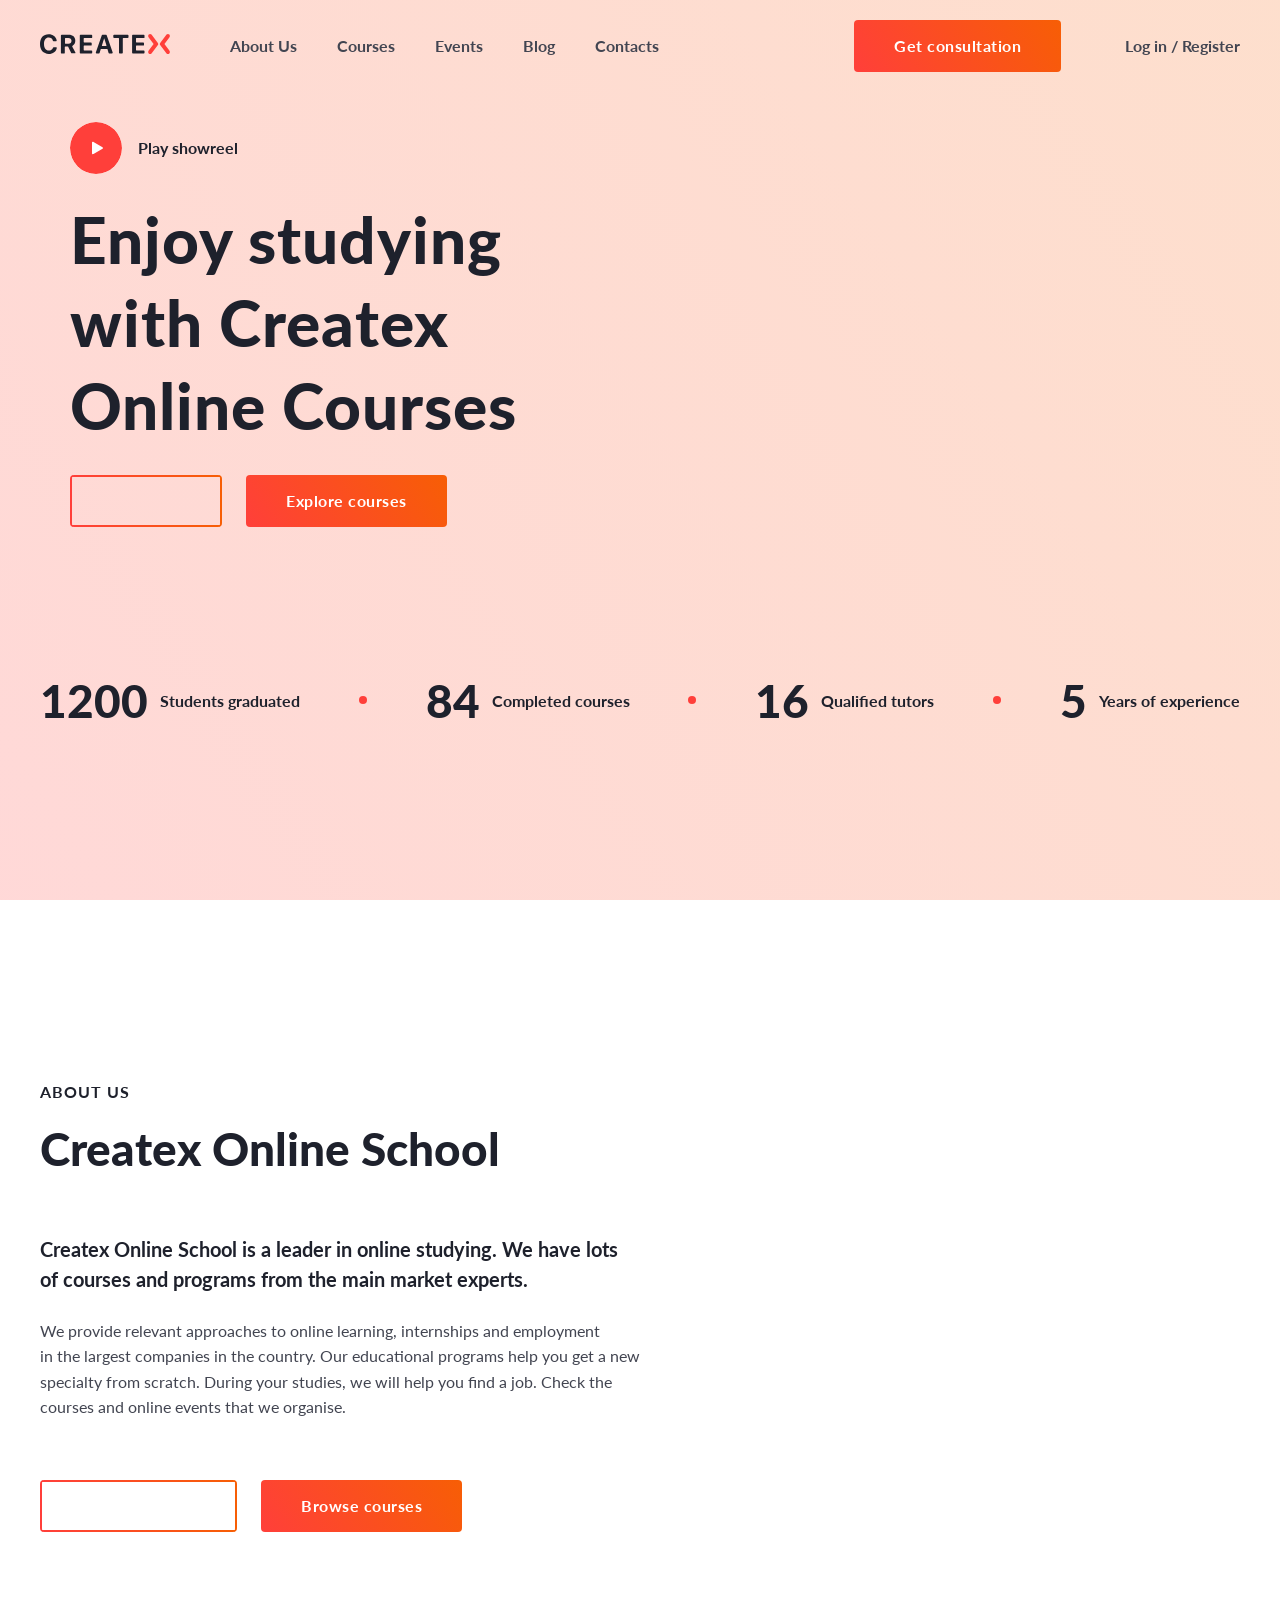
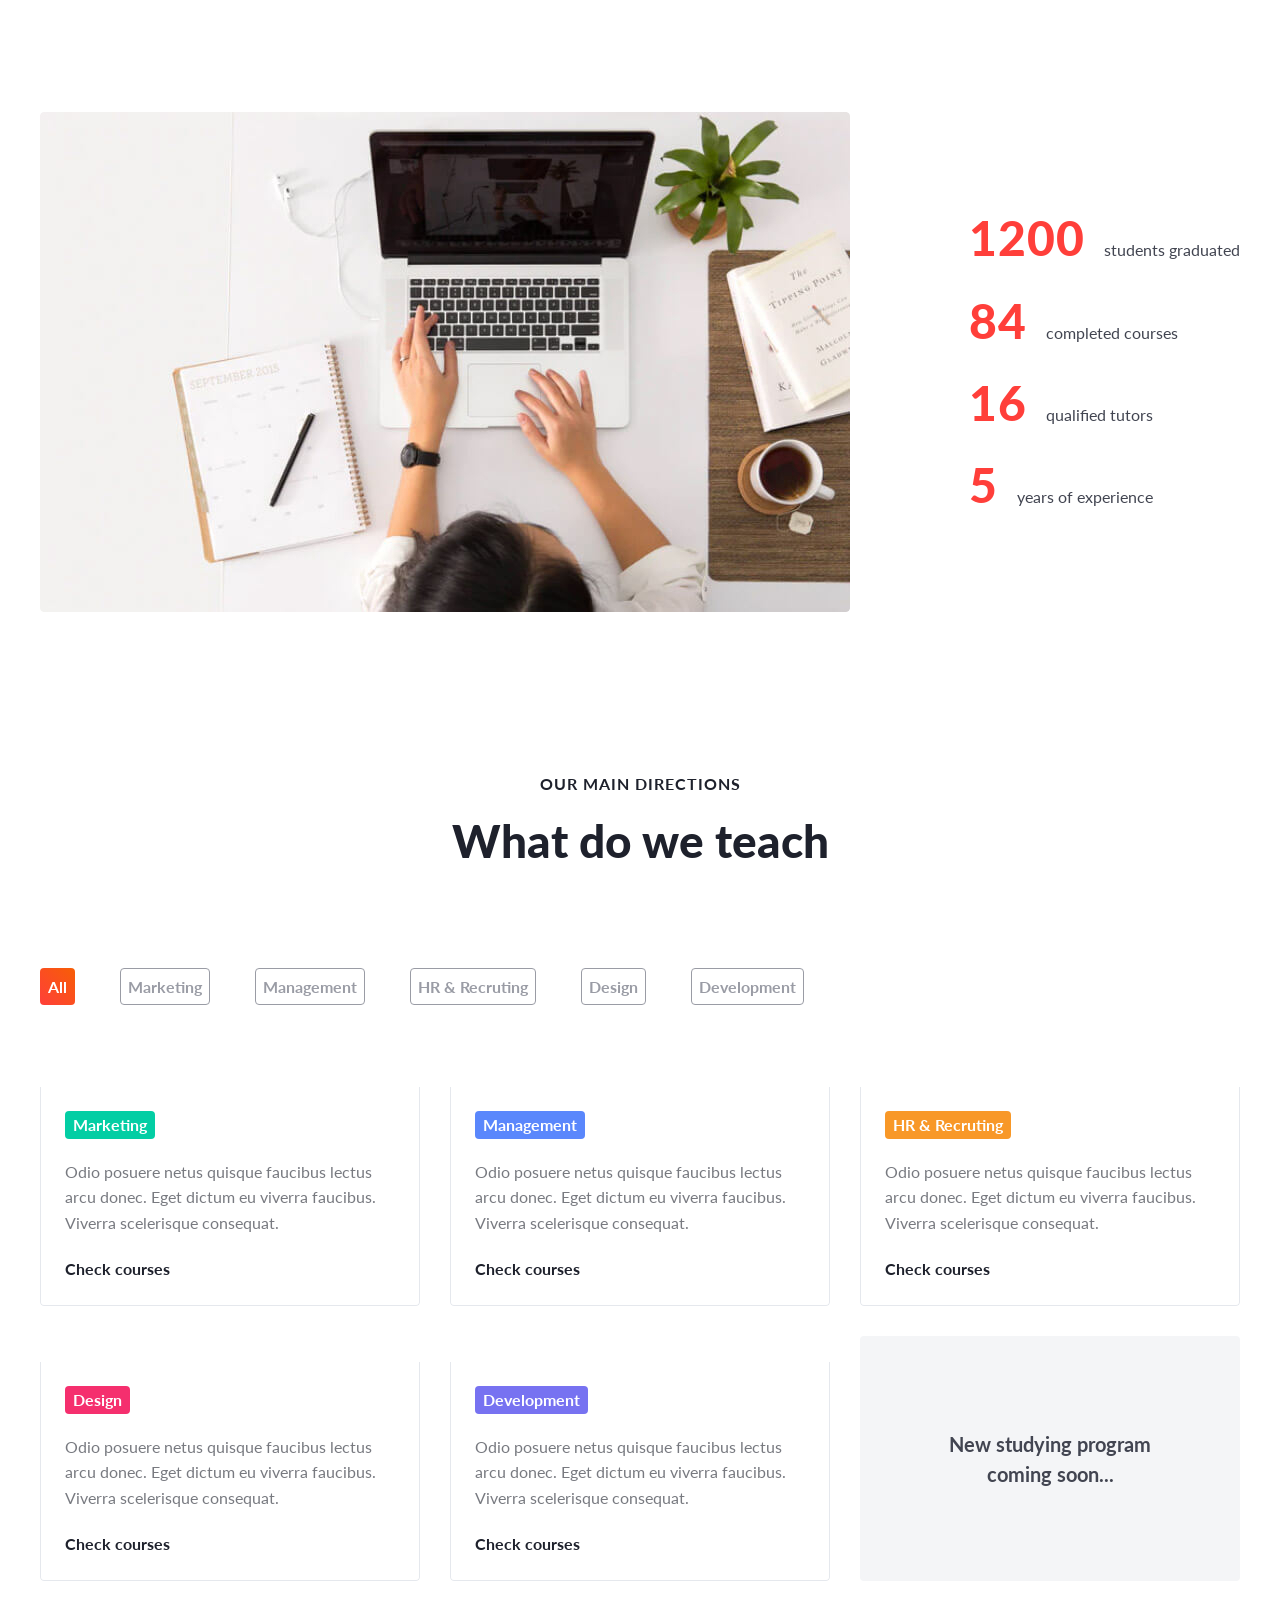
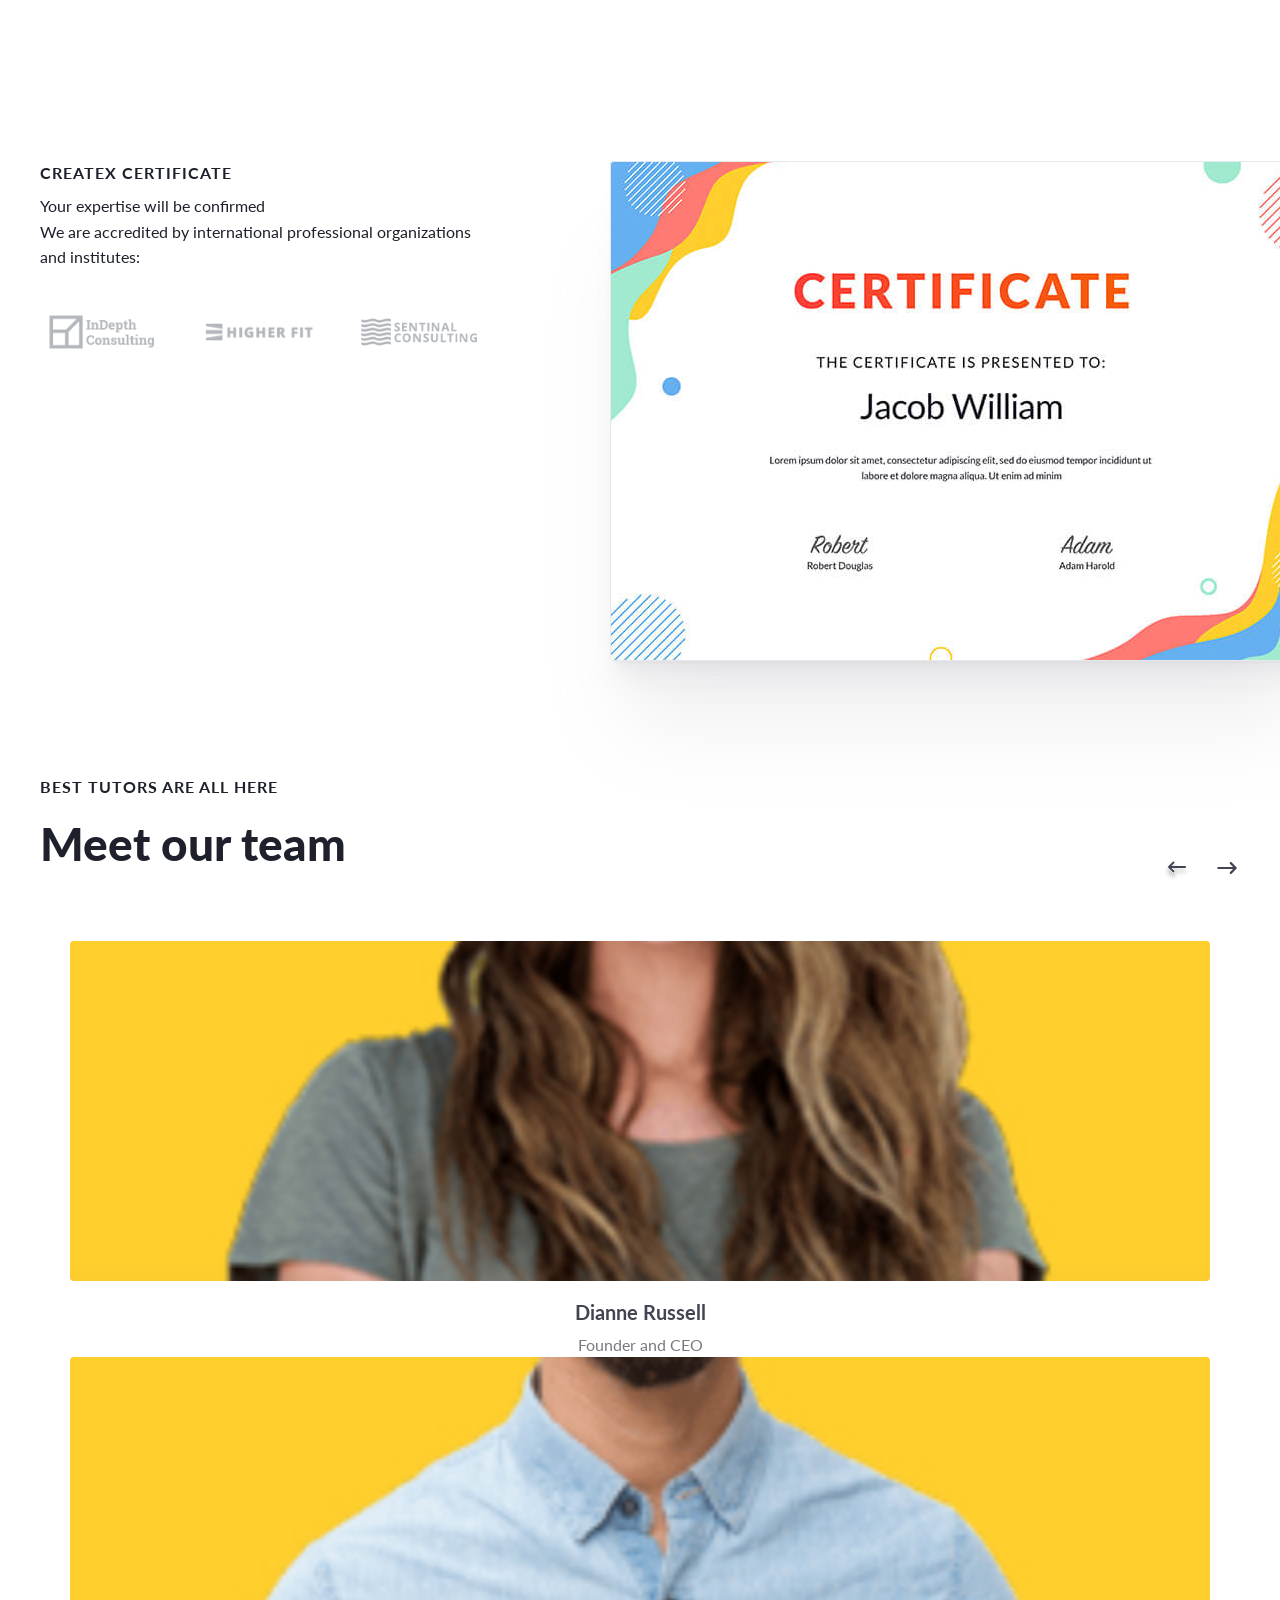
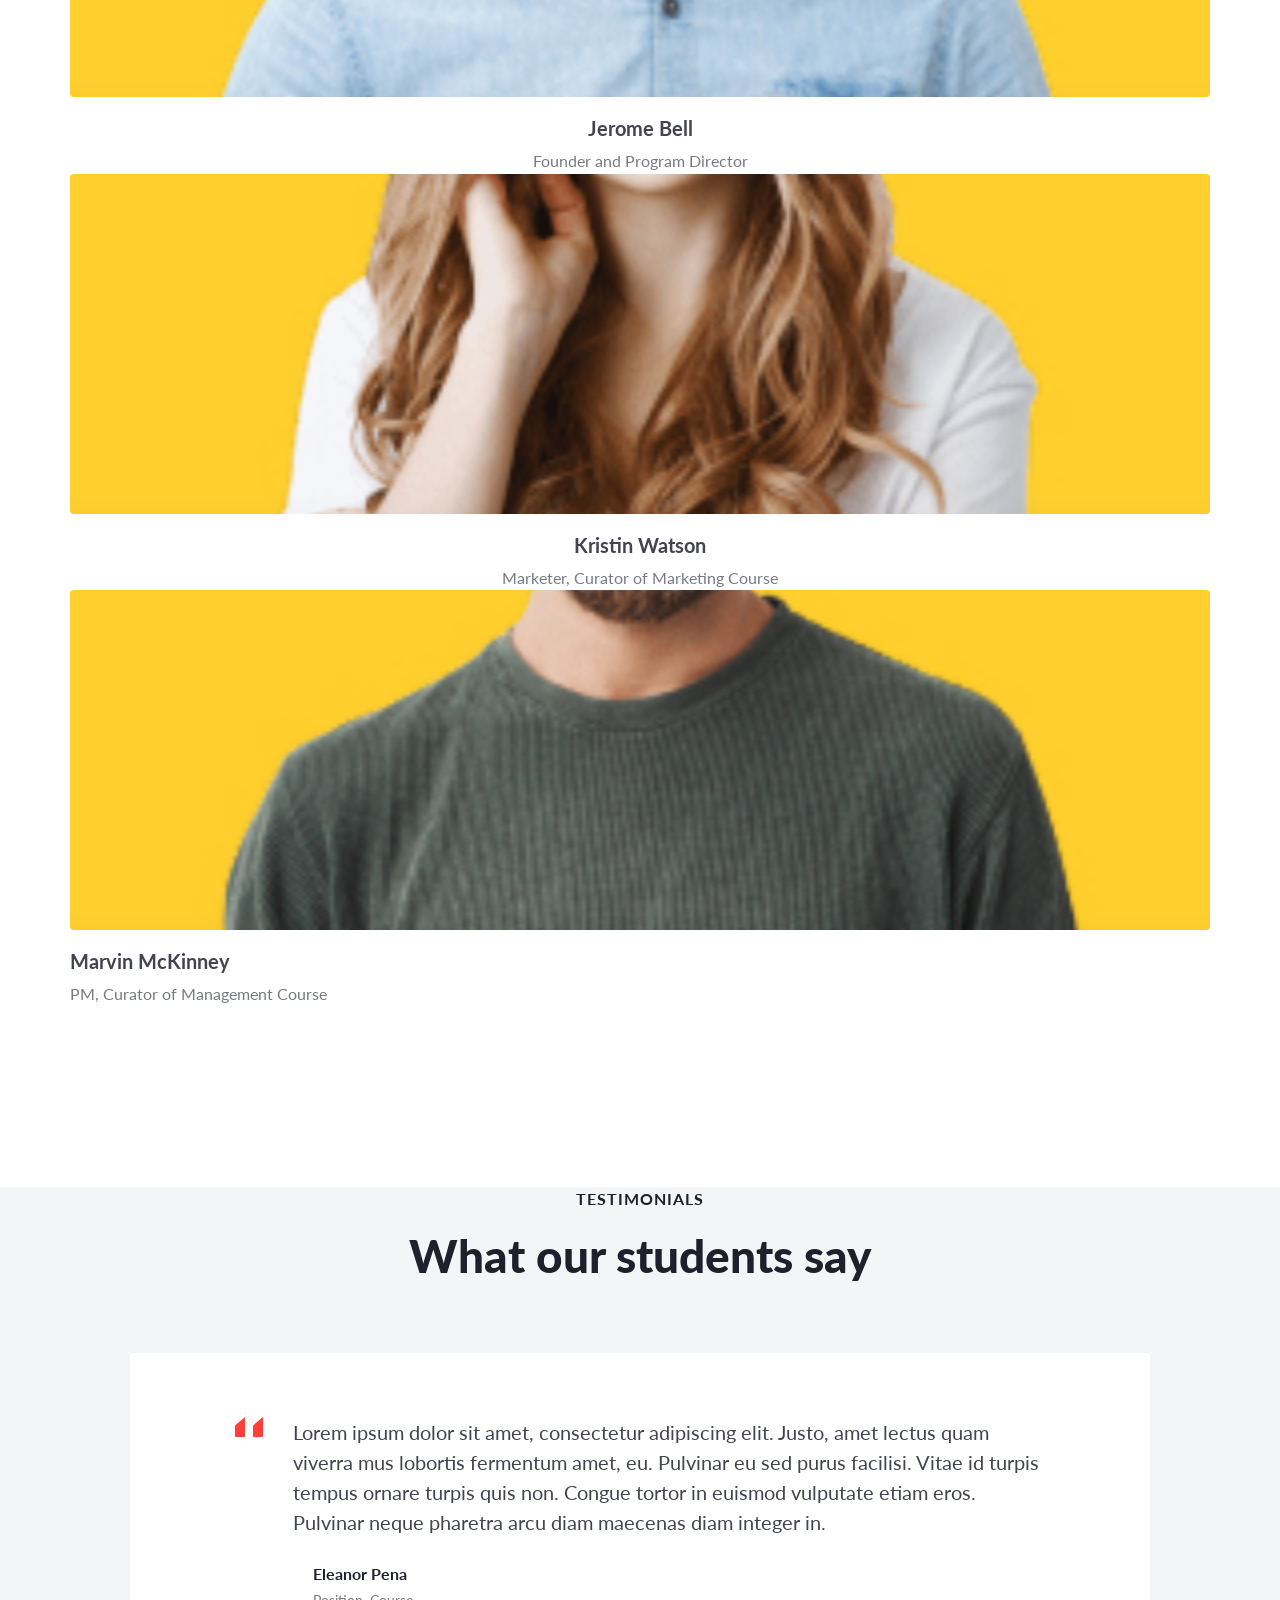
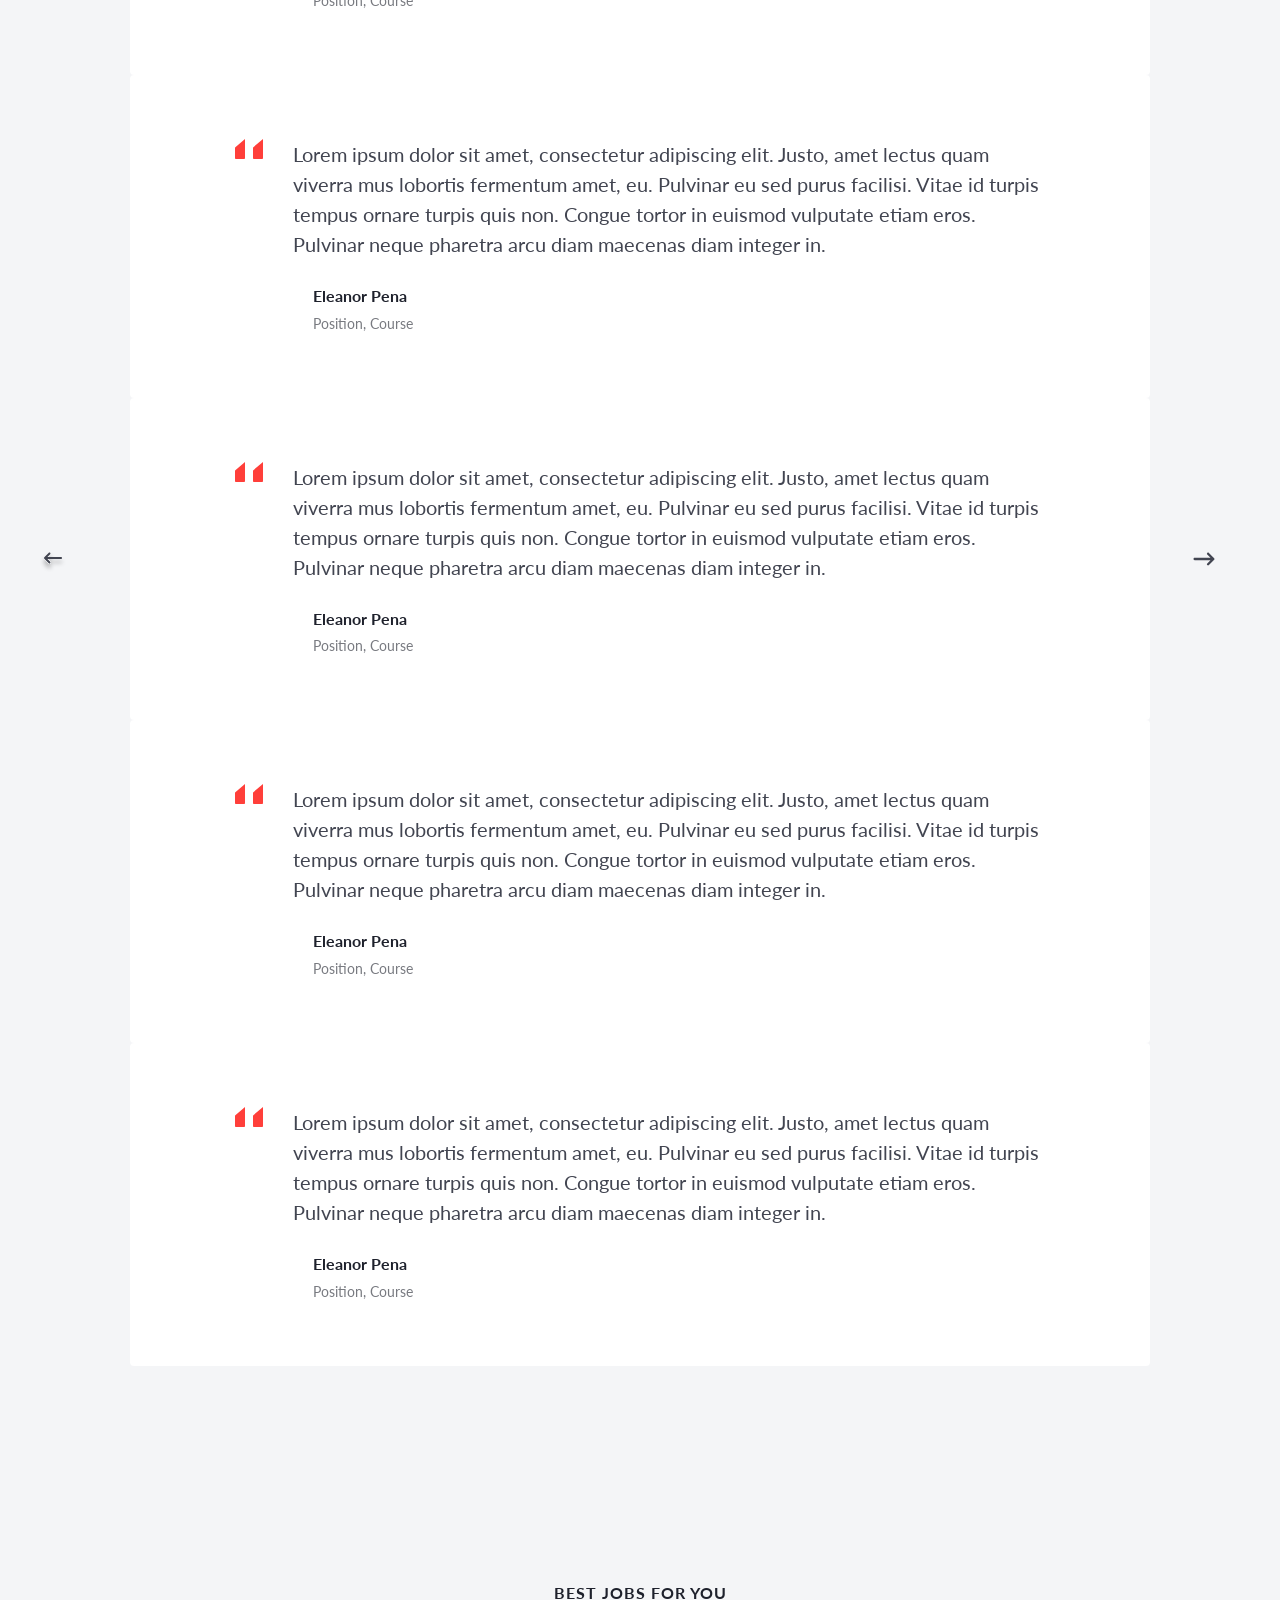
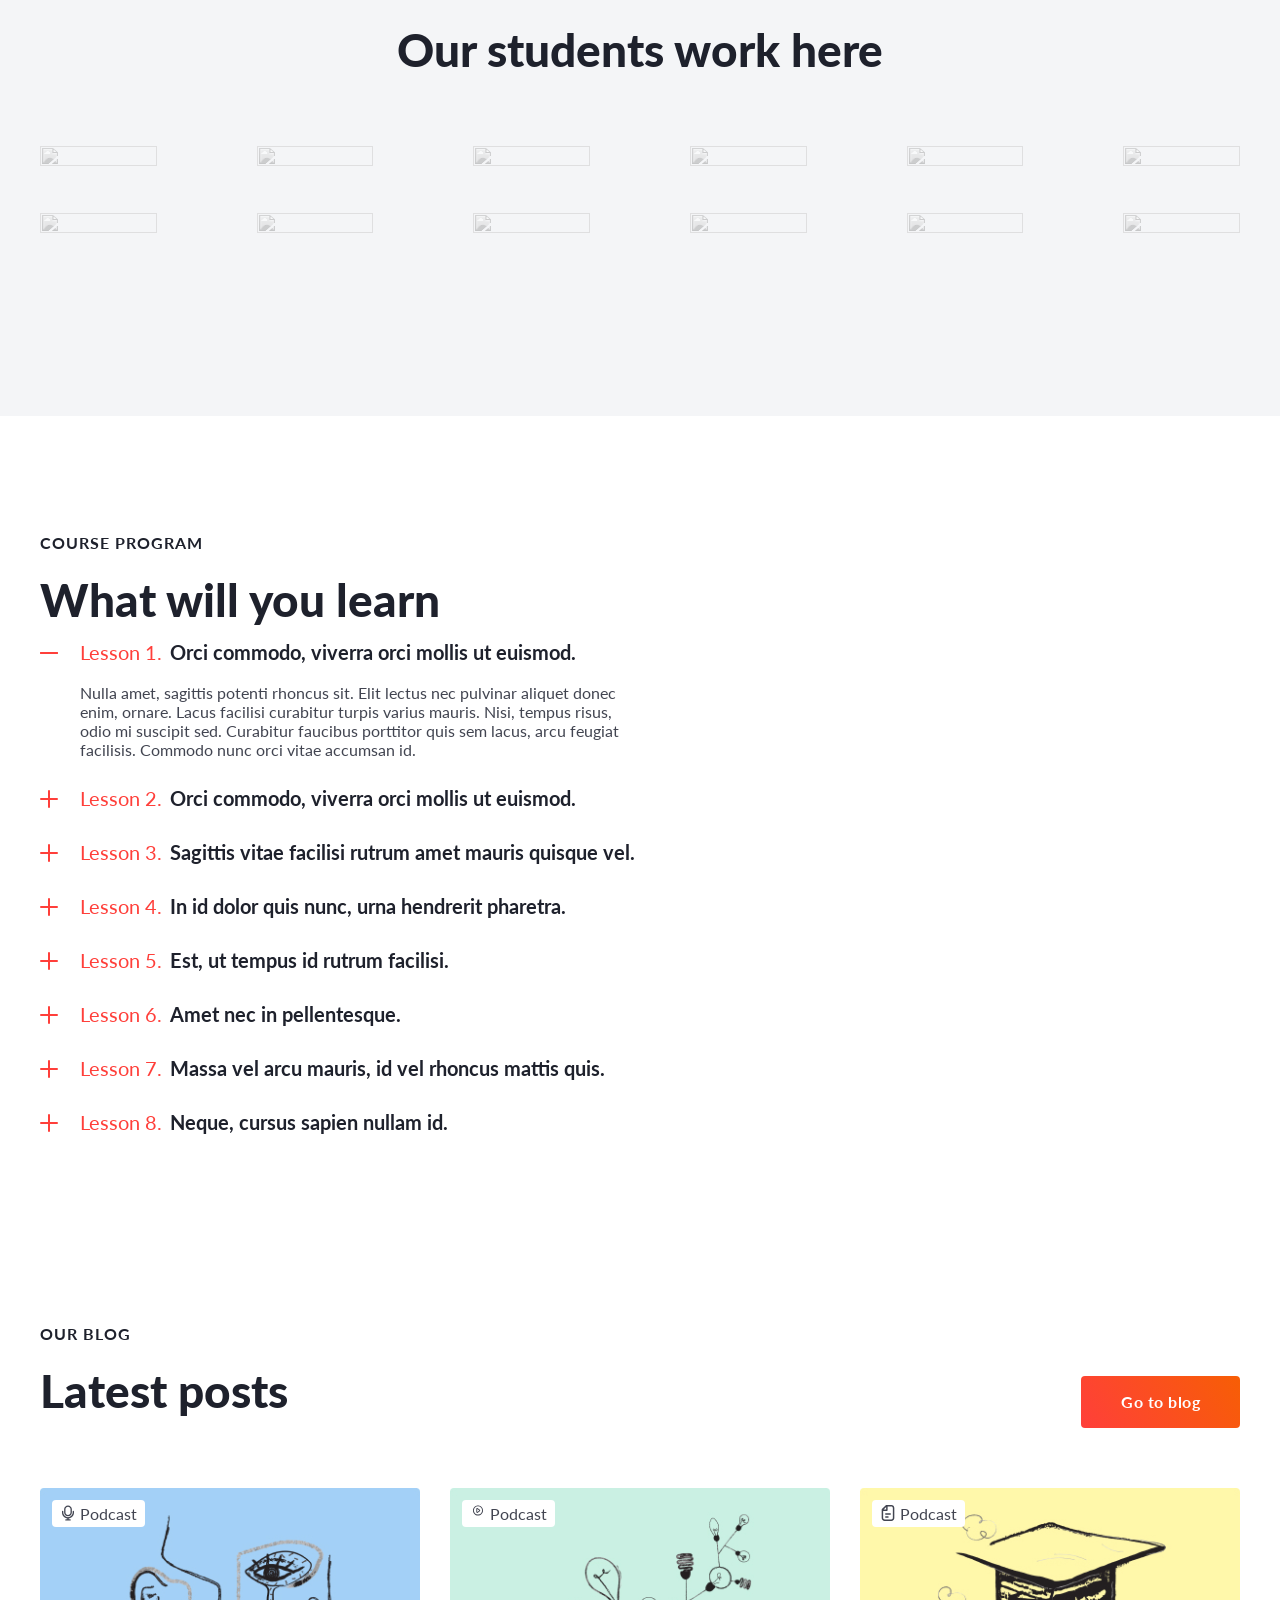
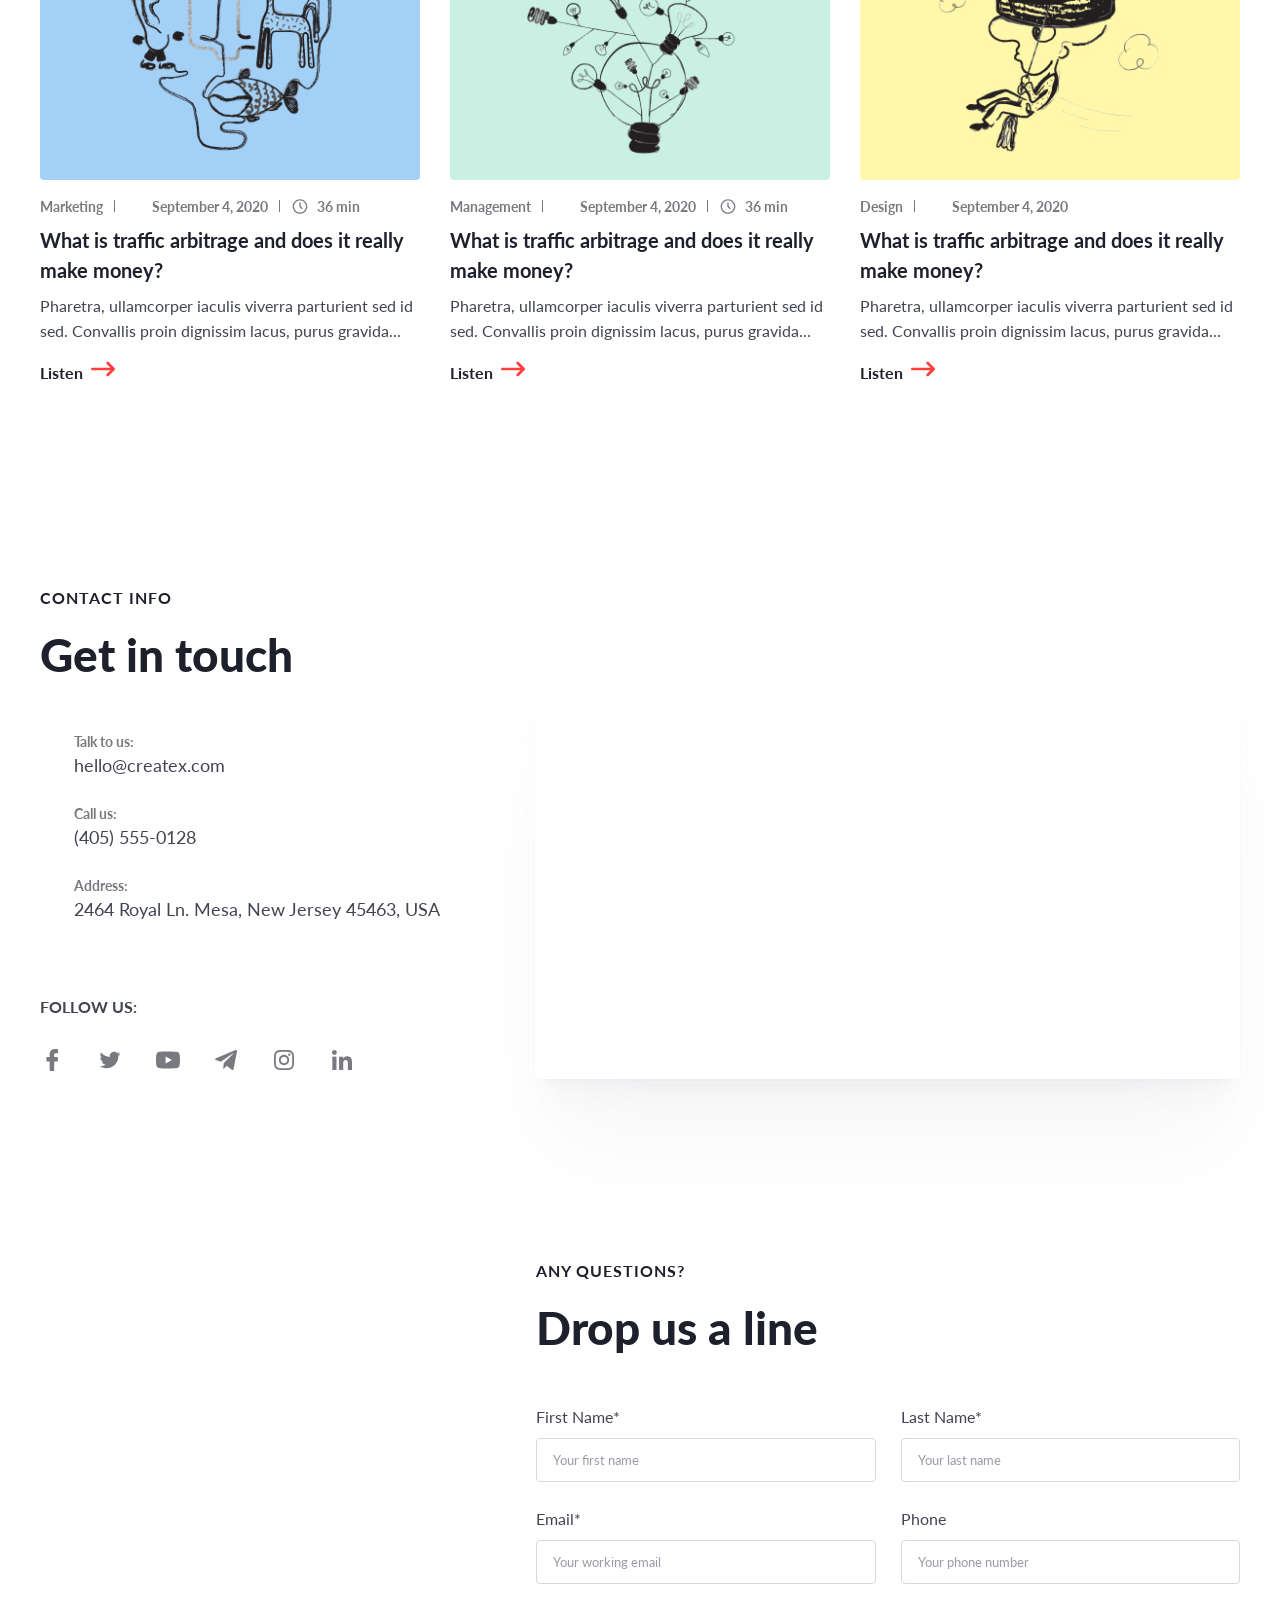
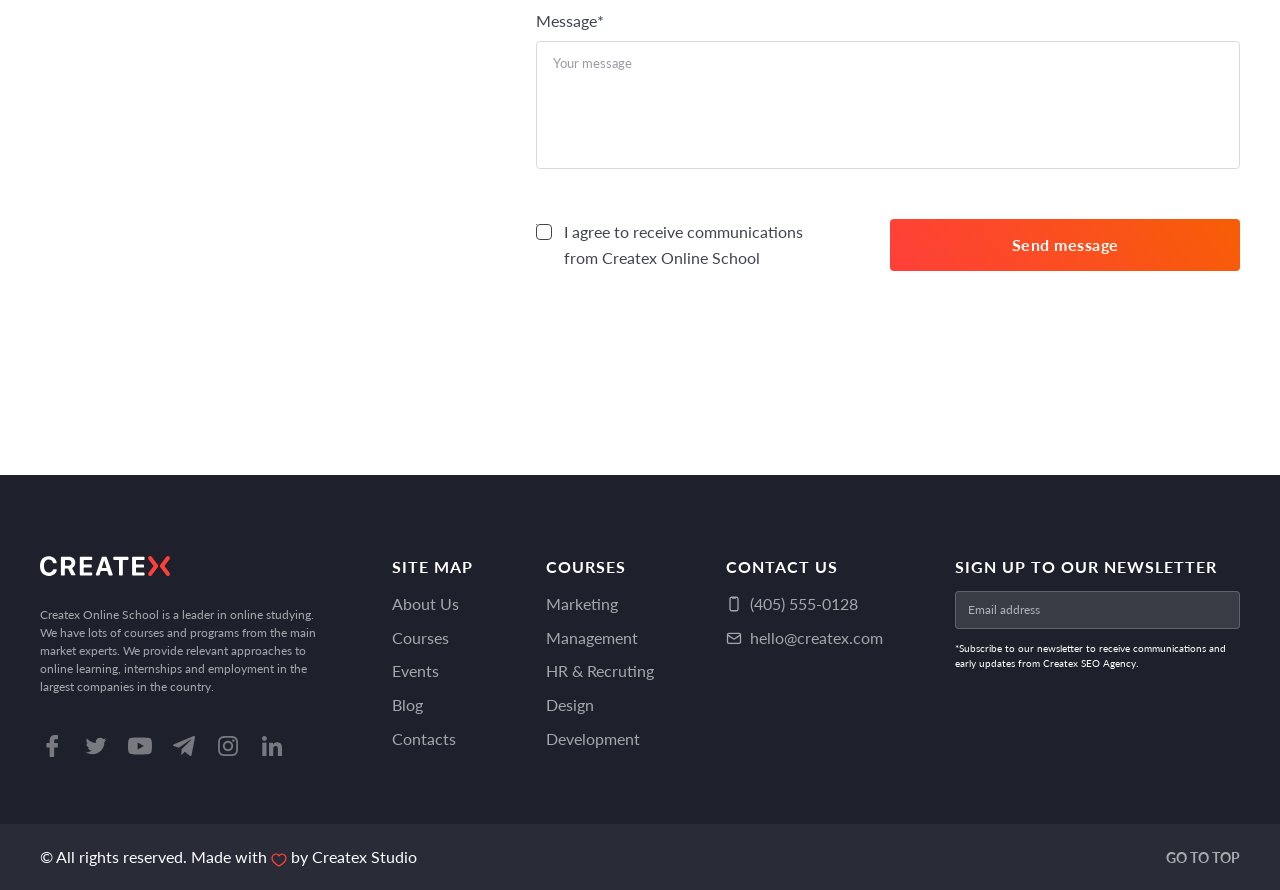
==== commit 538747f8: "Update Index.html" ====
--- a/Projects/createx/Index.html
+++ b/Projects/createx/Index.html
@@ -11,8 +11,8 @@
     <link href="
 https://cdn.jsdelivr.net/npm/@fancyapps/ui@6.0.26/dist/fancybox/fancybox.min.css
 " rel="stylesheet">
-    <link rel="stylesheet" href="css/reset.css">
-    <link rel="stylesheet" href="css/style.css">
+    <link rel="stylesheet" href="./css/reset.css">
+    <link rel="stylesheet" href="./css/style.css">
     <title>Createx</title>
 </head>
 
@@ -25,7 +25,7 @@
                         <a class="header__logo logo"
                             href="https://pixso.net/app/design/SMtMhAFrpLI3sZd6J729Lg?icon_type=1&page-id=0%3A1"
                             target="_blank">
-                            <img src="/img/logo.svg" alt="logo">
+                            <img src="./img/logo.svg" alt="logo">
                         </a>
                         <nav class="header__nav">
                             <ul class="header__nav-list">
@@ -321,7 +321,7 @@
                         </ul>
                     </div>
                     <div class="cert__image-box">
-                        <img src="/img/award.jpg" alt="Сертификат">
+                        <img src="./img/award.jpg" alt="Сертификат">
                     </div>
                 </div>
             </div>
@@ -1385,4 +1385,4 @@
 <script src="js/mixitup.min.js"></script>
 <script src="js/main.js"></script>
 
-</html>+</html>
